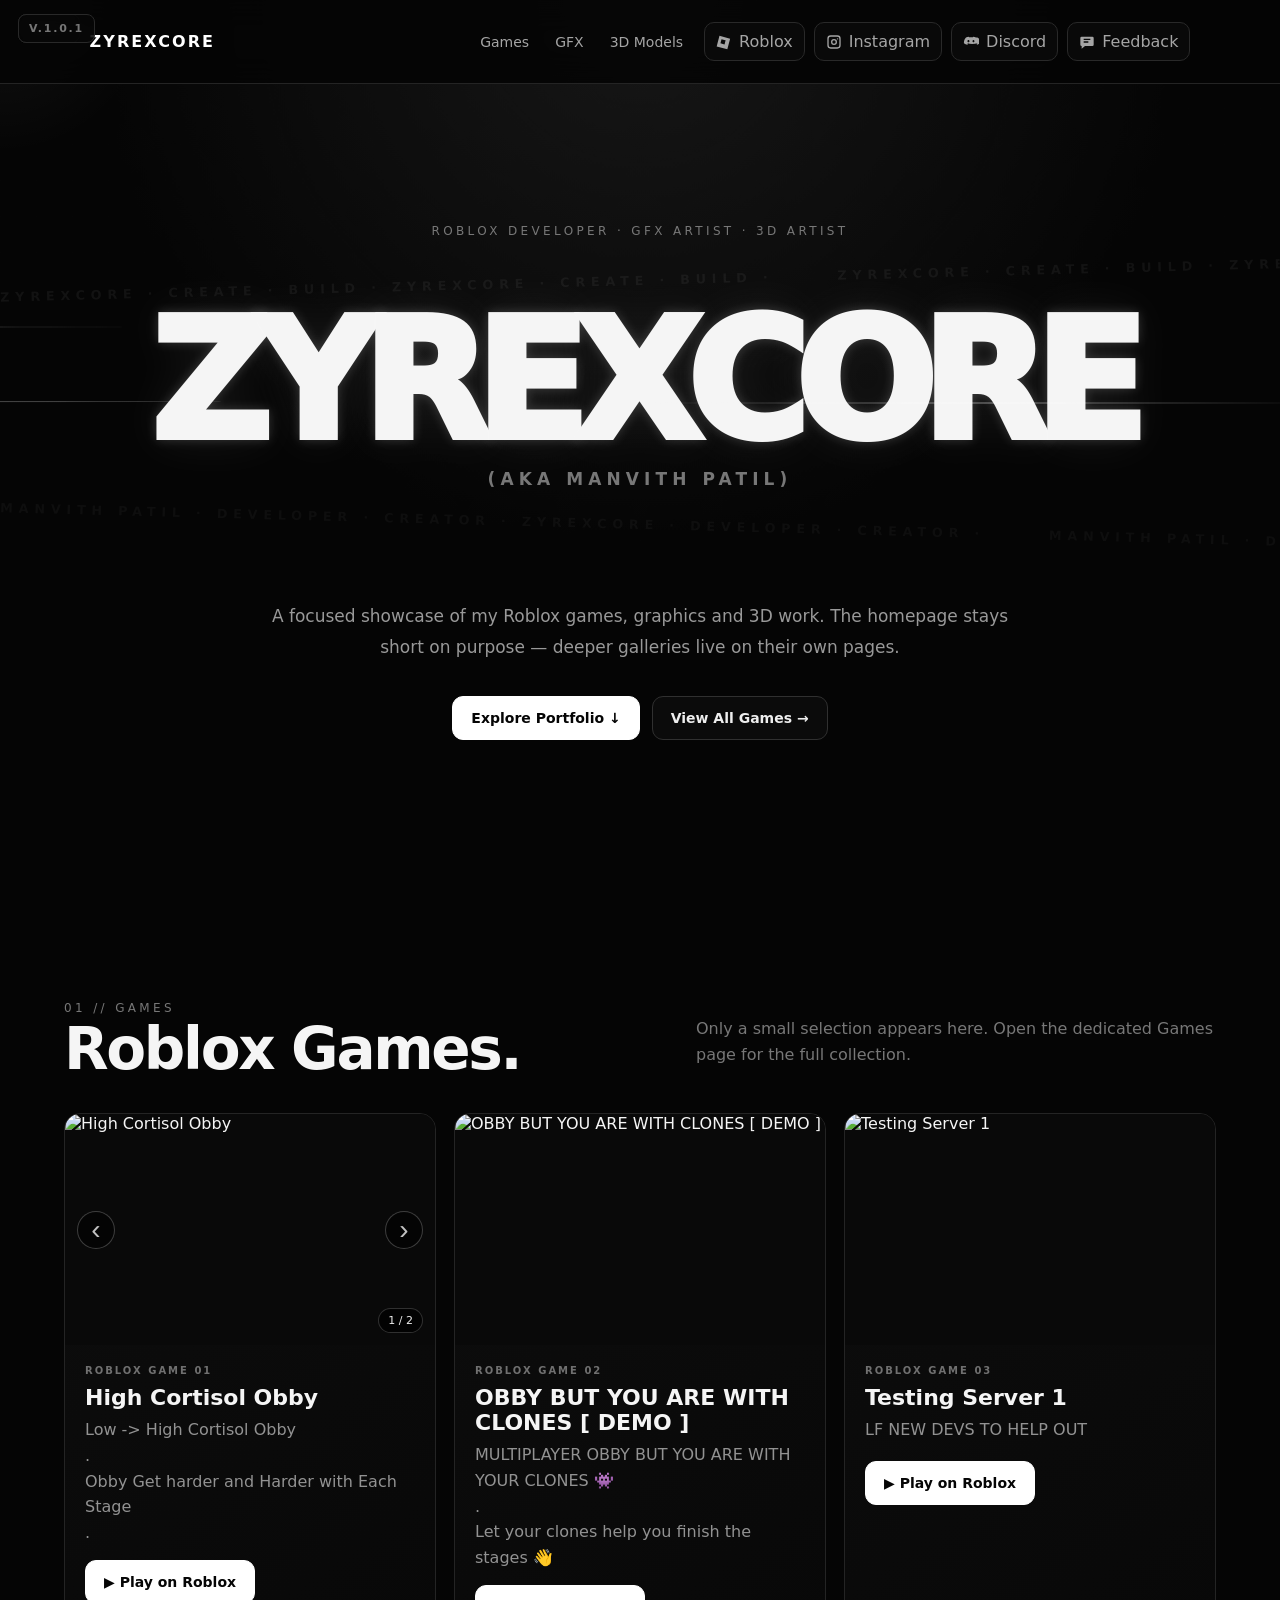
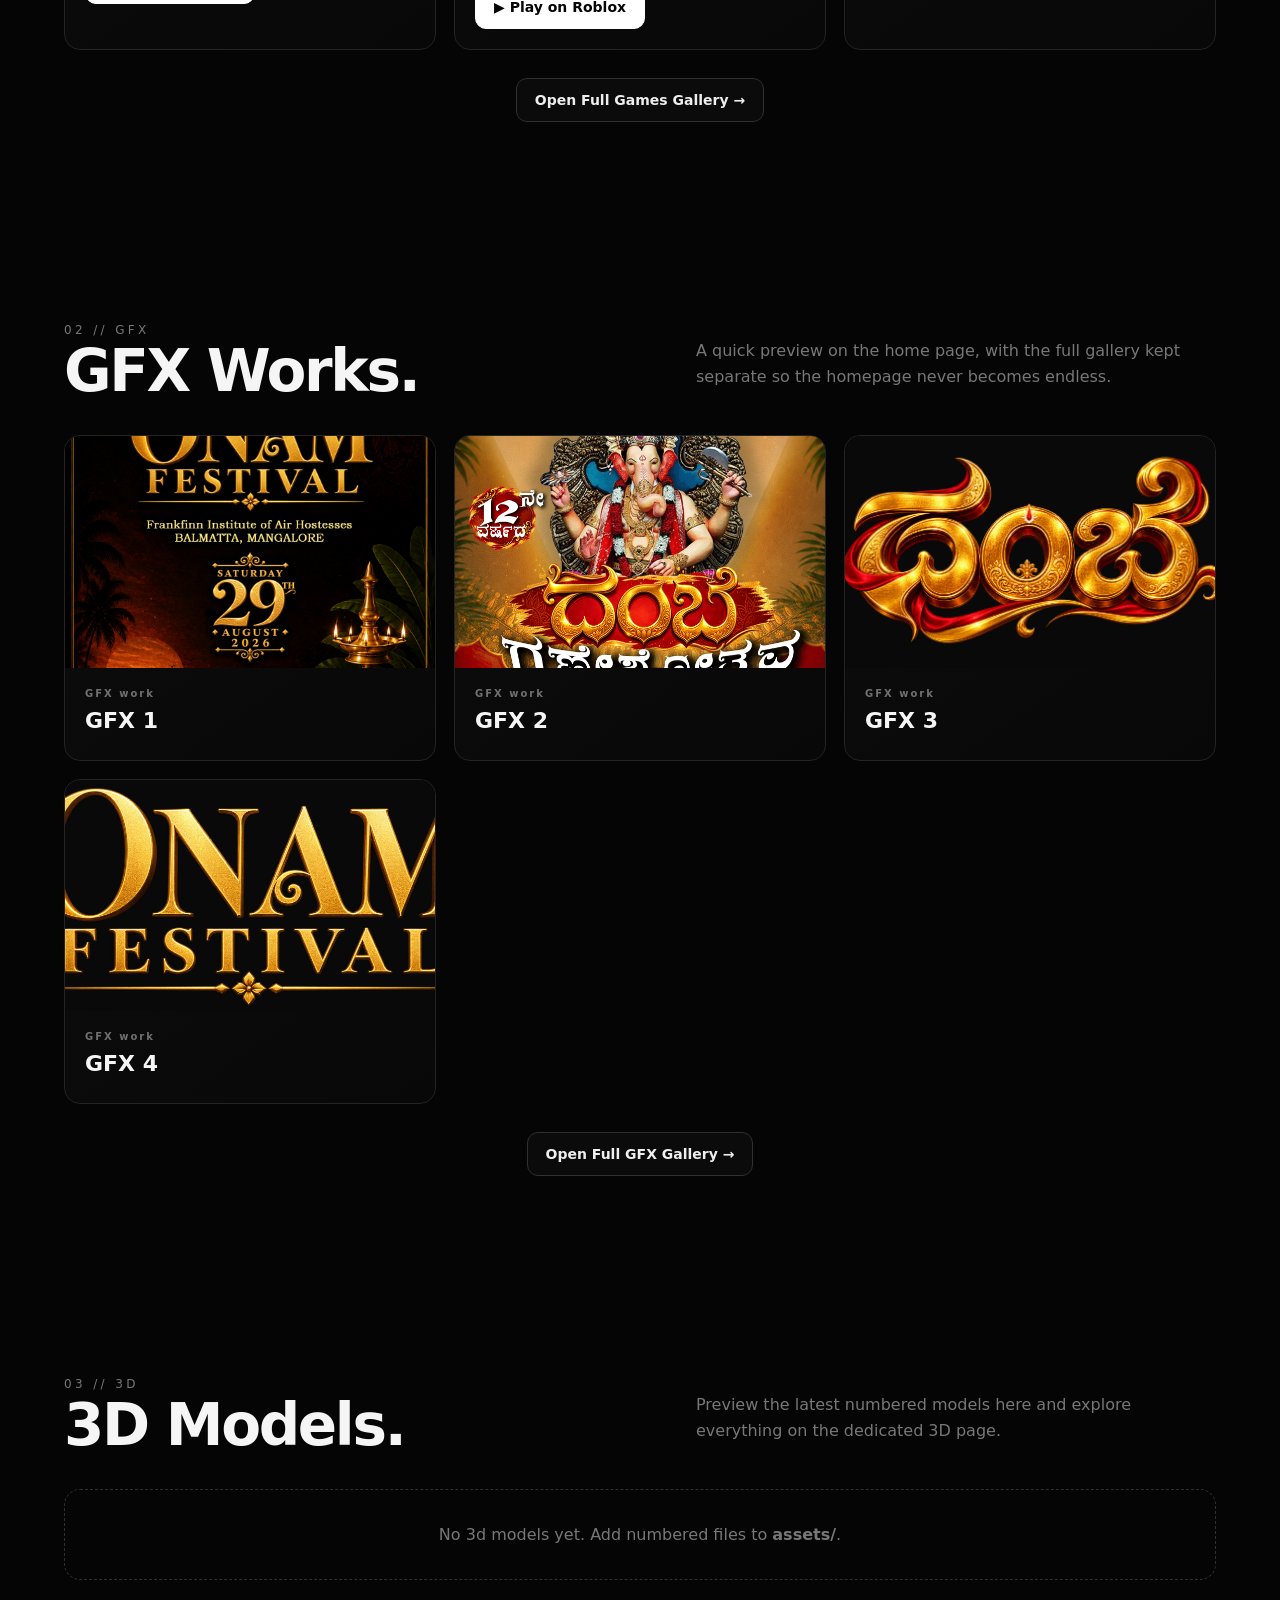
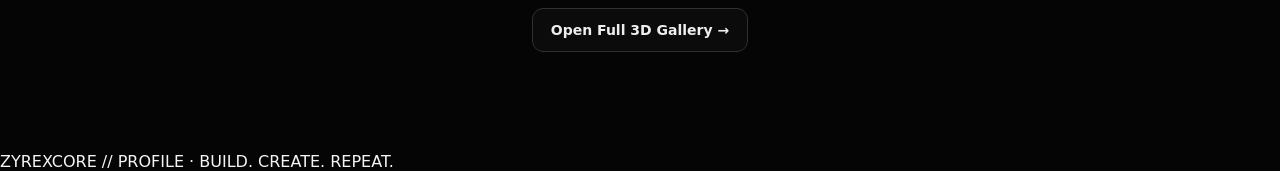
==== index.html @ 2a1e9546 "Add advanced kinetic text animation" ====
<!doctype html><html lang="en"><head><meta charset="utf-8"><meta name="viewport" content="width=device-width,initial-scale=1"><meta name="theme-color" content="#050505"><title>ZyrexCore // Profile</title><link rel="stylesheet" href="styles.css?v=20260908-7"><style>
.hero-brand-wrap{position:relative!important;display:inline-block!important;padding:48px 0!important;margin:30px auto!important;max-width:100%;isolation:isolate}.hero-brand{display:flex!important;justify-content:center;white-space:nowrap!important;position:relative!important;font-size:clamp(70px,13vw,175px)!important;line-height:.8!important;letter-spacing:-.09em!important;animation:none!important;text-shadow:0 0 12px rgba(255,255,255,.18),0 0 50px rgba(255,255,255,.08)!important}.hero-letter{display:inline-block!important;animation:zyLetter 2.4s cubic-bezier(.45,.05,.55,.95) infinite;animation-delay:calc(var(--i)*-.11s);will-change:transform,filter,opacity}.hero-letter:nth-child(2n){animation-name:zyLetterB}.hero-letter:nth-child(3n){animation-name:zyLetterC}.hero-brand:before{content:""!important;position:absolute!important;inset:-8px -8%!important;background:linear-gradient(105deg,transparent 25%,transparent 45%,rgba(255,255,255,.95) 50%,transparent 55%,transparent 75%)!important;transform:translateX(-130%)!important;animation:zyFlash 4s cubic-bezier(.4,0,.2,1) infinite!important;z-index:4!important;pointer-events:none}.hero-brand:after{content:"ZYREXCORE  •  ZYREXCORE  •  ZYREXCORE  •  ZYREXCORE"!important;position:absolute!important;top:50%;left:50%;z-index:-1!important;white-space:nowrap!important;color:transparent!important;-webkit-text-stroke:1px rgba(255,255,255,.055)!important;font-size:clamp(24px,4vw,60px)!important;letter-spacing:.25em!important;transform:translate(-50%,-50%) translateX(-55vw)!important;animation:zyGhost 12s linear infinite!important}.hero-brand-wrap:before,.hero-brand-wrap:after{content:""!important;position:absolute!important;left:-50vw!important;right:-50vw!important;height:1px!important;background:linear-gradient(90deg,transparent,rgba(255,255,255,.04),rgba(255,255,255,.8),rgba(255,255,255,.04),transparent)!important;z-index:-1!important;animation:zyLine 3s ease-in-out infinite!important}.hero-brand-wrap:before{top:22%!important}.hero-brand-wrap:after{bottom:22%!important;animation-delay:-1.5s!important}.hero-marquee{position:absolute!important;left:50%!important;width:100vw!important;overflow:hidden!important;white-space:nowrap!important;display:flex!important;z-index:-2!important;pointer-events:none!important;font-size:clamp(8px,1vw,13px)!important;font-weight:900!important;letter-spacing:.45em!important;color:rgba(255,255,255,.055)!important}.hero-marquee span{min-width:max-content!important;padding-right:4rem!important}.hero-marquee-top{top:2%!important;transform:translateX(-50%) rotate(-1.5deg)!important}.hero-marquee-bottom{bottom:2%!important;transform:translateX(-50%) rotate(1.5deg)!important;color:rgba(255,255,255,.04)!important}.hero-marquee-top span{animation:zyMarqueeL 17s linear infinite!important}.hero-marquee-bottom span{animation:zyMarqueeR 21s linear infinite!important}.hero-scan{position:absolute!important;left:50%!important;top:50%!important;width:70%!important;height:2px!important;background:linear-gradient(90deg,transparent,rgba(255,255,255,.8),transparent)!important;animation:zyScan 4.5s ease-in-out infinite!important;opacity:.3!important;pointer-events:none!important;z-index:6!important}@keyframes zyLetter{0%,100%{transform:translateY(9px) rotate(-1deg) scale(.985);opacity:.72;filter:brightness(.9)}50%{transform:translateY(-15px) rotate(1deg) scale(1.025);opacity:1;filter:brightness(1.35)}}@keyframes zyLetterB{0%,100%{transform:translateY(-8px) rotate(1deg) scale(.99);opacity:.76}50%{transform:translateY(14px) rotate(-1deg) scale(1.025);opacity:1;filter:brightness(1.3)}}@keyframes zyLetterC{0%,100%{transform:translateY(5px) rotate(-.7deg);opacity:.8}50%{transform:translateY(-18px) rotate(1.3deg) scale(1.03);opacity:1;filter:brightness(1.3)}}@keyframes zyFlash{0%,10%{transform:translateX(-130%)}45%,58%{transform:translateX(130%)}100%{transform:translateX(130%)}}@keyframes zyGhost{from{transform:translate(-50%,-50%) translateX(-55vw)}to{transform:translate(-50%,-50%) translateX(55vw)}}@keyframes zyMarqueeL{from{transform:translateX(0)}to{transform:translateX(-100%)}}@keyframes zyMarqueeR{from{transform:translateX(-100%)}to{transform:translateX(0)}}@keyframes zyLine{0%,100%{opacity:.12;transform:scaleX(.12)}50%{opacity:1;transform:scaleX(1)}}@keyframes zyScan{0%,100%{transform:translate(-50%,-50%) translateY(-115px);opacity:0}35%{opacity:.6}50%{transform:translate(-50%,-50%) translateY(115px);opacity:.15}65%{opacity:.6}}@media(max-width:600px){.hero-brand{font-size:clamp(52px,17vw,90px)!important}.hero-brand-wrap{padding:36px 0!important}.hero-marquee{font-size:7px!important}.hero-scan{width:90%!important}}@media(prefers-reduced-motion:reduce){.hero-letter,.hero-brand:before,.hero-brand:after,.hero-brand-wrap:before,.hero-brand-wrap:after,.hero-marquee span,.hero-scan{animation:none!important}}
</style></head><body><div class="version-badge">V.1.0.1</div><main><section class="hero"><div class="hero-inner"><div class="eyebrow">ROBLOX DEVELOPER · GFX ARTIST · 3D ARTIST</div><div class="hero-brand-wrap"><h1 class="hero-brand" aria-label="ZYREXCORE"><span>Z</span><span>Y</span><span>R</span><span>E</span><span>X</span><span>C</span><span>O</span><span>R</span><span>E</span></h1><div class="hero-alias">(AKA MANVITH PATIL)</div></div><p>A focused showcase of my Roblox games, graphics and 3D work. The homepage stays short on purpose — deeper galleries live on their own pages.</p><div class="actions"><a class="btn primary" href="#games">Explore Portfolio ↓</a><a class="btn" href="games.html">View All Games →</a></div></div></section><section class="wrap" id="games"><div class="section-head"><div><div class="eyebrow">01 // GAMES</div><h2>Roblox Games.</h2></div><p>Only a small selection appears here. Open the dedicated Games page for the full collection.</p></div><div class="grid" id="gamesGrid"></div><div class="actions" style="margin-top:28px"><a class="btn" href="games.html">Open Full Games Gallery →</a></div></section><section class="wrap"><div class="section-head"><div><div class="eyebrow">02 // GFX</div><h2>GFX Works.</h2></div><p>A quick preview on the home page, with the full gallery kept separate so the homepage never becomes endless.</p></div><div class="grid" id="gfxGrid"></div><div class="actions" style="margin-top:28px"><a class="btn" href="gfx.html">Open Full GFX Gallery →</a></div></section><section class="wrap"><div class="section-head"><div><div class="eyebrow">03 // 3D</div><h2>3D Models.</h2></div><p>Preview the latest numbered models here and explore everything on the dedicated 3D page.</p></div><div class="grid" id="modelsGrid"></div><div class="actions" style="margin-top:28px"><a class="btn" href="models.html">Open Full 3D Gallery →</a></div></section></main><footer class="footer">ZYREXCORE // PROFILE · BUILD. CREATE. REPEAT.</footer><script src="portfolio.js?v=20260908-8"></script><script>bootChrome();renderGames('gamesGrid',3);renderAssets('gfx','gfxGrid','GFX work').then(()=>{const b=document.getElementById('gfxGrid');[...b.children].slice(4).forEach(x=>x.remove())});renderAssets('model','modelsGrid','3D models').then(()=>{const b=document.getElementById('modelsGrid');[...b.children].slice(4).forEach(x=>x.remove())});</script></body></html>
---- styles.css ----
:root{--bg:#050505;--panel:#0c0c0c;--panel2:#101010;--line:#242424;--text:#f5f5f5;--muted:#8f8f8f;--soft:#cfcfcf}*{box-sizing:border-box}html{scroll-behavior:smooth}body{margin:0;background:radial-gradient(circle at 50% 0,#171717 0,transparent 34rem),#050505;color:var(--text);font-family:Inter,ui-sans-serif,system-ui,-apple-system,BlinkMacSystemFont,"Segoe UI",sans-serif;overflow-x:hidden}body.modal-open{overflow:hidden}body:before{content:"";position:fixed;inset:0;pointer-events:none;opacity:.18;background-image:linear-gradient(rgba(255,255,255,.035) 1px,transparent 1px),linear-gradient(90deg,rgba(255,255,255,.035) 1px,transparent 1px);background-size:36px 36px;mask-image:linear-gradient(to bottom,#000,transparent 75%);z-index:-2}.version-badge{position:fixed;top:14px;left:18px;z-index:100;color:#777;font-size:11px;font-weight:800;letter-spacing:.16em;padding:7px 10px;border:1px solid #292929;border-radius:8px;background:rgba(7,7,7,.78);backdrop-filter:blur(10px);pointer-events:none;user-select:none}.cursor-light{position:fixed;width:320px;height:320px;border-radius:50%;pointer-events:none;z-index:0;background:radial-gradient(circle,rgba(255,255,255,.055),transparent 68%);transform:translate(-50%,-50%);mix-blend-mode:screen}.nav{position:sticky;top:0;z-index:20;height:84px;border-bottom:1px solid var(--line);background:rgba(5,5,5,.9);backdrop-filter:blur(16px);display:flex;align-items:center;justify-content:space-between;padding:0 clamp(22px,7vw,120px)}.brand{font-weight:900;letter-spacing:.13em;text-decoration:none;color:#fff}.brand span{color:#777}.nav-right,.socials{display:flex;align-items:center;gap:9px}.nav-links{display:flex;gap:26px;margin-right:12px}.nav-links a,.social-btn{color:#a5a5a5;text-decoration:none;font-size:14px;transition:.2s}.nav-links a:hover,.nav-links a.active,.social-btn:hover{color:#fff}.social-btn{display:inline-flex;align-items:center;gap:7px;border:1px solid #292929;border-radius:10px;padding:9px 11px;background:#090909;cursor:pointer;font:inherit}.social-btn svg{width:16px;height:16px;fill:currentColor}.feedback-btn:hover{border-color:#666}.hero{min-height:calc(100vh - 84px);display:grid;place-items:center;text-align:center;padding:70px 20px 90px;position:relative}.hero-inner{max-width:1200px}.eyebrow{font-size:12px;letter-spacing:.28em;color:#777;text-transform:uppercase}.hero-brand-wrap{position:relative;margin:42px auto 34px;display:inline-block;isolation:isolate}.hero-brand-wrap:before,.hero-brand-wrap:after{content:"";position:absolute;top:50%;left:50%;width:125%;height:125%;border:1px solid rgba(255,255,255,.08);border-radius:50%;transform:translate(-50%,-50%) rotate(0deg);pointer-events:none;z-index:-1}.hero-brand-wrap:before{border-left-color:rgba(255,255,255,.38);border-right-color:transparent;animation:heroRing 7s linear infinite}.hero-brand-wrap:after{width:145%;height:145%;border-top-color:rgba(255,255,255,.3);border-bottom-color:transparent;animation:heroRingReverse 11s linear infinite}.hero-brand{position:relative;margin:0;font-size:clamp(70px,13vw,170px);line-height:.82;font-weight:950;letter-spacing:-.075em;color:#f5f5f5;text-shadow:0 0 10px rgba(255,255,255,.22),0 0 32px rgba(255,255,255,.1);animation:heroPulse 3.8s ease-in-out infinite}.hero-brand:before,.hero-brand:after{content:attr(data-text);position:absolute;inset:0;pointer-events:none;opacity:0}.hero-brand:before{color:#fff;clip-path:inset(15% 0 62% 0);animation:heroGlitch 5.5s steps(1,end) infinite}.hero-brand:after{color:#888;clip-path:inset(64% 0 15% 0);animation:heroGlitch 5.5s steps(1,end) infinite reverse}.hero-alias{margin-top:20px;font-size:clamp(12px,1.5vw,17px);font-weight:800;letter-spacing:.3em;color:#777;animation:aliasPulse 3.8s ease-in-out infinite}.hero p{max-width:760px;margin:34px auto 0;color:#999;font-size:17px;line-height:1.8}.actions{display:flex;justify-content:center;gap:12px;margin-top:34px;flex-wrap:wrap}.btn{display:inline-flex;align-items:center;justify-content:center;gap:8px;padding:13px 18px;border-radius:11px;border:1px solid #303030;background:#0b0b0b;color:#eee;text-decoration:none;font-weight:700;font-size:14px;transition:.2s;cursor:pointer}.btn:hover{border-color:#666;transform:translateY(-2px)}.btn.primary{background:#fff;color:#050505;border-color:#fff}.btn:disabled{opacity:.55;cursor:wait;transform:none}.wrap{max-width:1200px;margin:auto;padding:100px 24px}.section-head{display:flex;align-items:end;justify-content:space-between;gap:24px;margin-bottom:30px}.section-head h2{font-size:clamp(32px,5vw,58px);margin:0;letter-spacing:-.04em}.section-head p{color:#777;max-width:520px;line-height:1.6}.grid{display:grid;grid-template-columns:repeat(3,minmax(0,1fr));gap:18px}.card{border:1px solid var(--line);border-radius:16px;overflow:hidden;background:linear-gradient(145deg,#0d0d0d,#080808);transition:.25s;min-width:0}.card:hover{transform:translateY(-5px);border-color:#4b4b4b}.media{aspect-ratio:16/10;background:#090909;overflow:hidden}.media img{width:100%;height:100%;display:block;object-fit:cover;transition:.35s}.card:hover .media img{transform:scale(1.025)}.game-media{position:relative}.game-carousel{position:relative;width:100%;height:100%}.game-carousel .game-slide{width:100%;height:100%;object-fit:cover;display:block}.slide-btn{position:absolute;top:50%;transform:translateY(-50%);width:38px;height:38px;border:1px solid rgba(255,255,255,.3);border-radius:50%;background:rgba(0,0,0,.62);color:#fff;font-size:28px;line-height:1;cursor:pointer;display:grid;place-items:center;opacity:.75;transition:.2s}.slide-btn:hover{opacity:1;background:rgba(0,0,0,.82)}.slide-btn.prev{left:12px}.slide-btn.next{right:12px}.slide-count{position:absolute;right:12px;bottom:12px;background:rgba(0,0,0,.7);border:1px solid rgba(255,255,255,.18);padding:5px 9px;border-radius:99px;font-size:11px;color:#eee}.game-placeholder{height:100%;display:grid;place-items:center;align-content:center;gap:7px;background:radial-gradient(circle,#181818,#080808);color:#777;letter-spacing:.18em;font-weight:900}.game-placeholder small{font-size:9px;letter-spacing:.16em;color:#555}.card-body{padding:20px}.kicker{font-size:10px;letter-spacing:.2em;color:#707070;font-weight:800}.card h3{margin:9px 0 7px;font-size:22px}.card p{color:#929292;line-height:1.6;margin:0}.game-description{white-space:pre-line;max-height:7.8em;overflow:hidden}.card-actions{margin-top:18px}.empty{padding:35px;border:1px dashed #303030;border-radius:16px;color:#777;text-align:center;grid-column:1/-1}.page-hero{padding:100px 24px 55px;max-width:1200px;margin:auto}.page-hero h1{font-size:clamp(48px,8vw,92px);margin:0 0 15px;letter-spacing:-.06em}.page-hero p{max-width:700px;color:#888;line-height:1.7}.lightbox{position:fixed;inset:0;background:rgba(0,0,0,.92);z-index:50;display:none;place-items:center;padding:25px}.lightbox.open{display:grid}.lightbox img{max-width:94vw;max-height:90vh;object-fit:contain;border-radius:10px}.close{position:fixed;right:25px;top:20px;border:1px solid #444;background:#111;color:#fff;border-radius:9px;padding:10px 13px;cursor:pointer}.feedback-overlay{position:fixed;inset:0;z-index:60;display:none;place-items:center;padding:22px;background:rgba(0,0,0,.82);backdrop-filter:blur(10px)}.feedback-overlay.open{display:grid}.feedback-modal{position:relative;width:min(620px,100%);max-height:92vh;overflow:auto;border:1px solid #303030;border-radius:20px;background:linear-gradient(145deg,#111,#080808);padding:34px;box-shadow:0 25px 90px rgba(0,0,0,.6)}.feedback-modal h2{margin:10px 0 6px;font-size:clamp(30px,5vw,44px);letter-spacing:-.04em}.feedback-subtitle{margin:0 0 26px;color:#777}.feedback-close{position:absolute;right:18px;top:16px;width:38px;height:38px;border:1px solid #303030;border-radius:10px;background:#0b0b0b;color:#fff;font-size:25px;cursor:pointer}.feedback-modal label{display:block;margin:0 0 18px;color:#ddd;font-size:13px;font-weight:700}.feedback-modal label span{color:#666;font-weight:500}.feedback-modal input,.feedback-modal textarea{display:block;width:100%;margin-top:8px;border:1px solid #303030;border-radius:11px;background:#080808;color:#fff;padding:13px 14px;outline:none;font:inherit;resize:vertical}.feedback-modal input:focus,.feedback-modal textarea:focus{border-color:#777;box-shadow:0 0 0 3px rgba(255,255,255,.04)}.feedback-modal textarea{min-height:160px}.feedback-trap{position:absolute!important;left:-9999px!important;width:1px!important;height:1px!important;opacity:0!important}.feedback-status{min-height:0;height:0;margin:0;overflow:hidden}.feedback-actions{display:flex;justify-content:flex-end;gap:10px;margin-top:8px}.feedback-toast{position:fixed;left:50%;top:50%;z-index:100;transform:translate(-50%,-42%) scale(.92);width:min(460px,calc(100vw - 32px));padding:18px 20px;border:1px solid #3a3a3a;border-radius:16px;background:rgba(12,12,12,.97);box-shadow:0 22px 80px rgba(0,0,0,.68),0 0 0 100vmax rgba(0,0,0,.28);color:#eee;font-size:14px;font-weight:700;text-align:center;opacity:0;pointer-events:none;transition:opacity .22s ease,transform .22s ease;backdrop-filter:blur(14px)}.feedback-toast.show{opacity:1;transform:translate(-50%,-50%) scale(1)}.feedback-toast.success{border-color:#777}.feedback-toast.error{border-color:#555}.feedback-toast.info{border-color:#444}@keyframes heroPulse{0%,100%{transform:scale(1);filter:brightness(1)}50%{transform:scale(1.018);filter:brightness(1.18)}}@keyframes aliasPulse{0%,100%{opacity:.62;letter-spacing:.3em}50%{opacity:1;letter-spacing:.34em}}@keyframes heroRing{to{transform:translate(-50%,-50%) rotate(360deg)}}@keyframes heroRingReverse{to{transform:translate(-50%,-50%) rotate(-360deg)}}@keyframes heroGlitch{0%,86%,100%{opacity:0;transform:translate(0)}88%{opacity:.7;transform:translate(-5px,1px)}90%{opacity:0;transform:translate(4px,-1px)}92%{opacity:.5;transform:translate(2px,0)}94%{opacity:0}}@media(prefers-reduced-motion:reduce){.hero-brand,.hero-alias,.hero-brand-wrap:before,.hero-brand-wrap:after,.hero-brand:before,.hero-brand:after{animation:none}}@media(max-width:900px){.nav{padding:0 18px}.nav-links{display:none}.grid{grid-template-columns:repeat(2,minmax(0,1fr))}.social-btn span{display:none}.social-btn{padding:9px}}@media(max-width:600px){.grid{grid-template-columns:1fr}.hero-brand{font-size:clamp(54px,17vw,88px)}.hero{padding-top:40px}.hero-brand-wrap{margin-top:34px;margin-bottom:28px}.hero-alias{font-size:10px;letter-spacing:.2em}.hero p{font-size:15px}.page-hero{padding-top:70px}.socials{gap:5px}.brand{font-size:13px}.feedback-modal{padding:28px 20px}.feedback-actions{flex-direction:column-reverse}.feedback-actions .btn{width:100%}.feedback-toast{font-size:13px}.version-badge{top:10px;left:10px;font-size:10px;padding:6px 8px}}
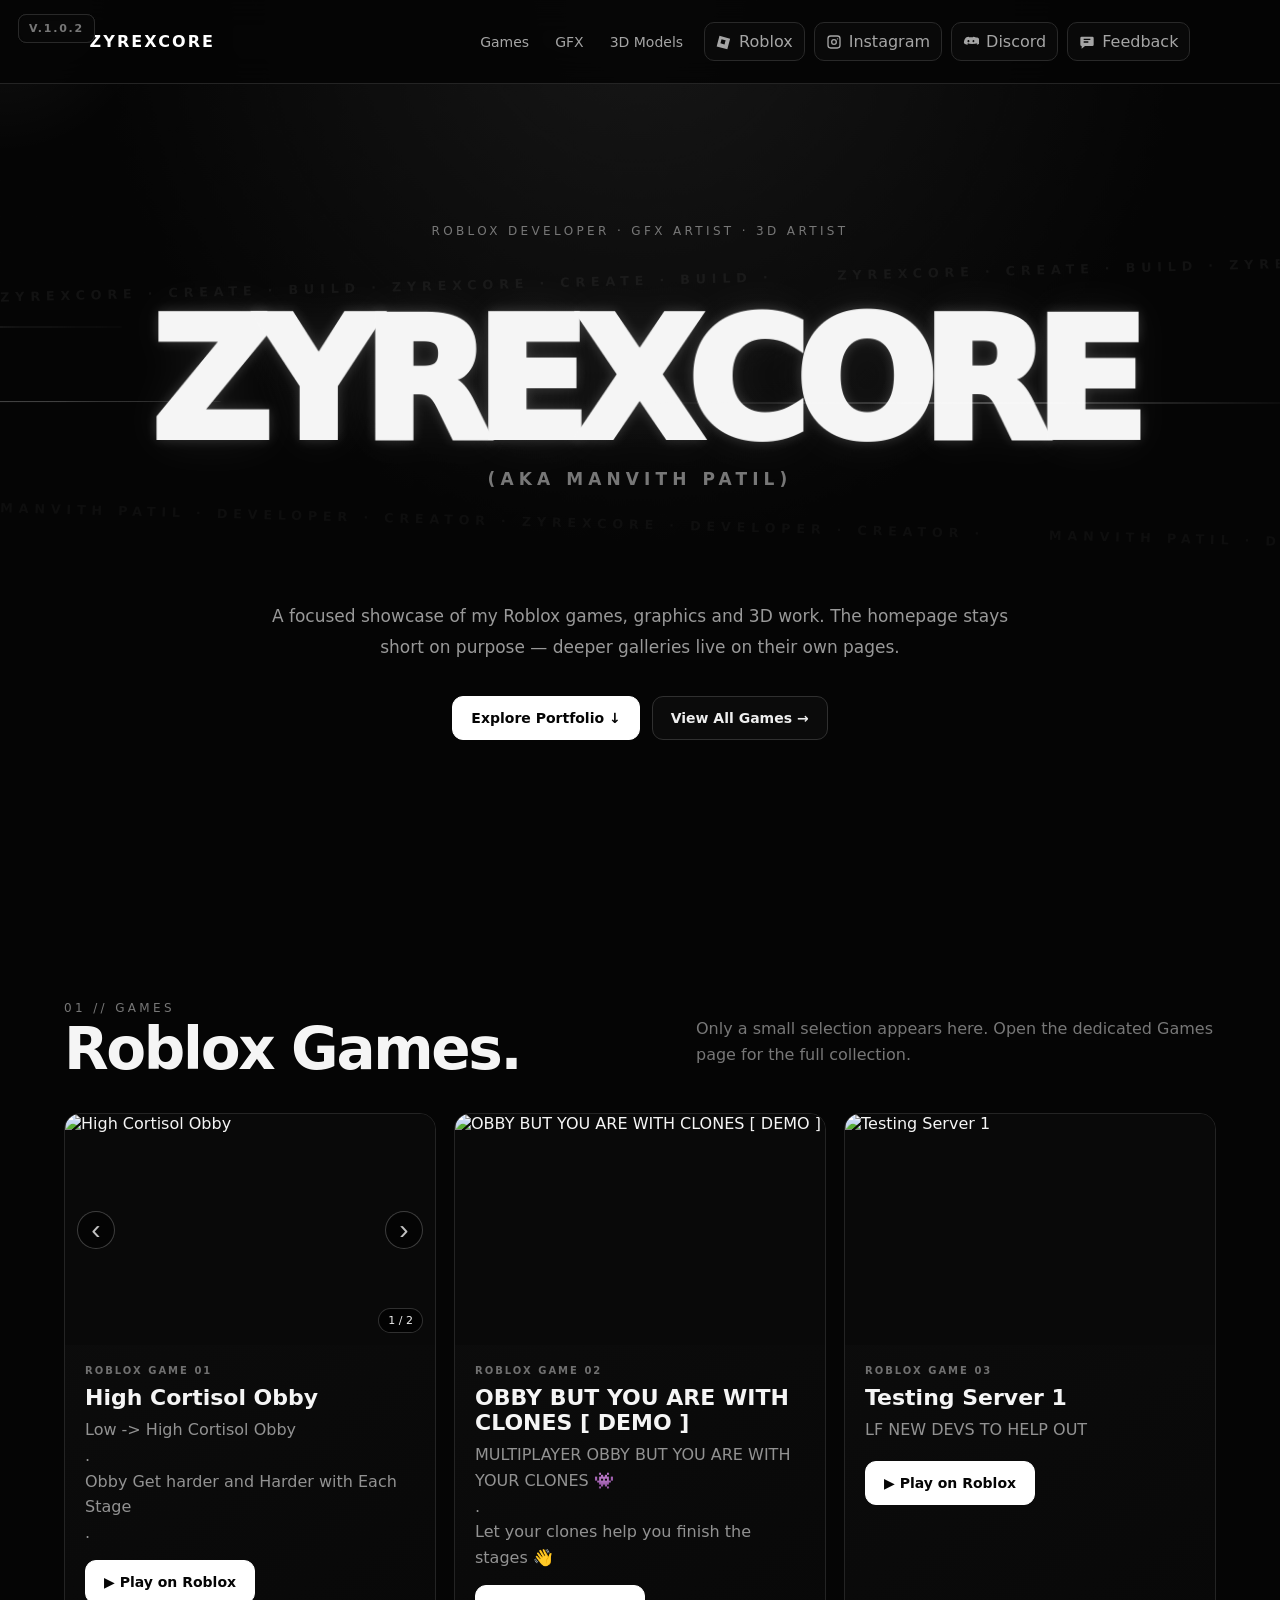
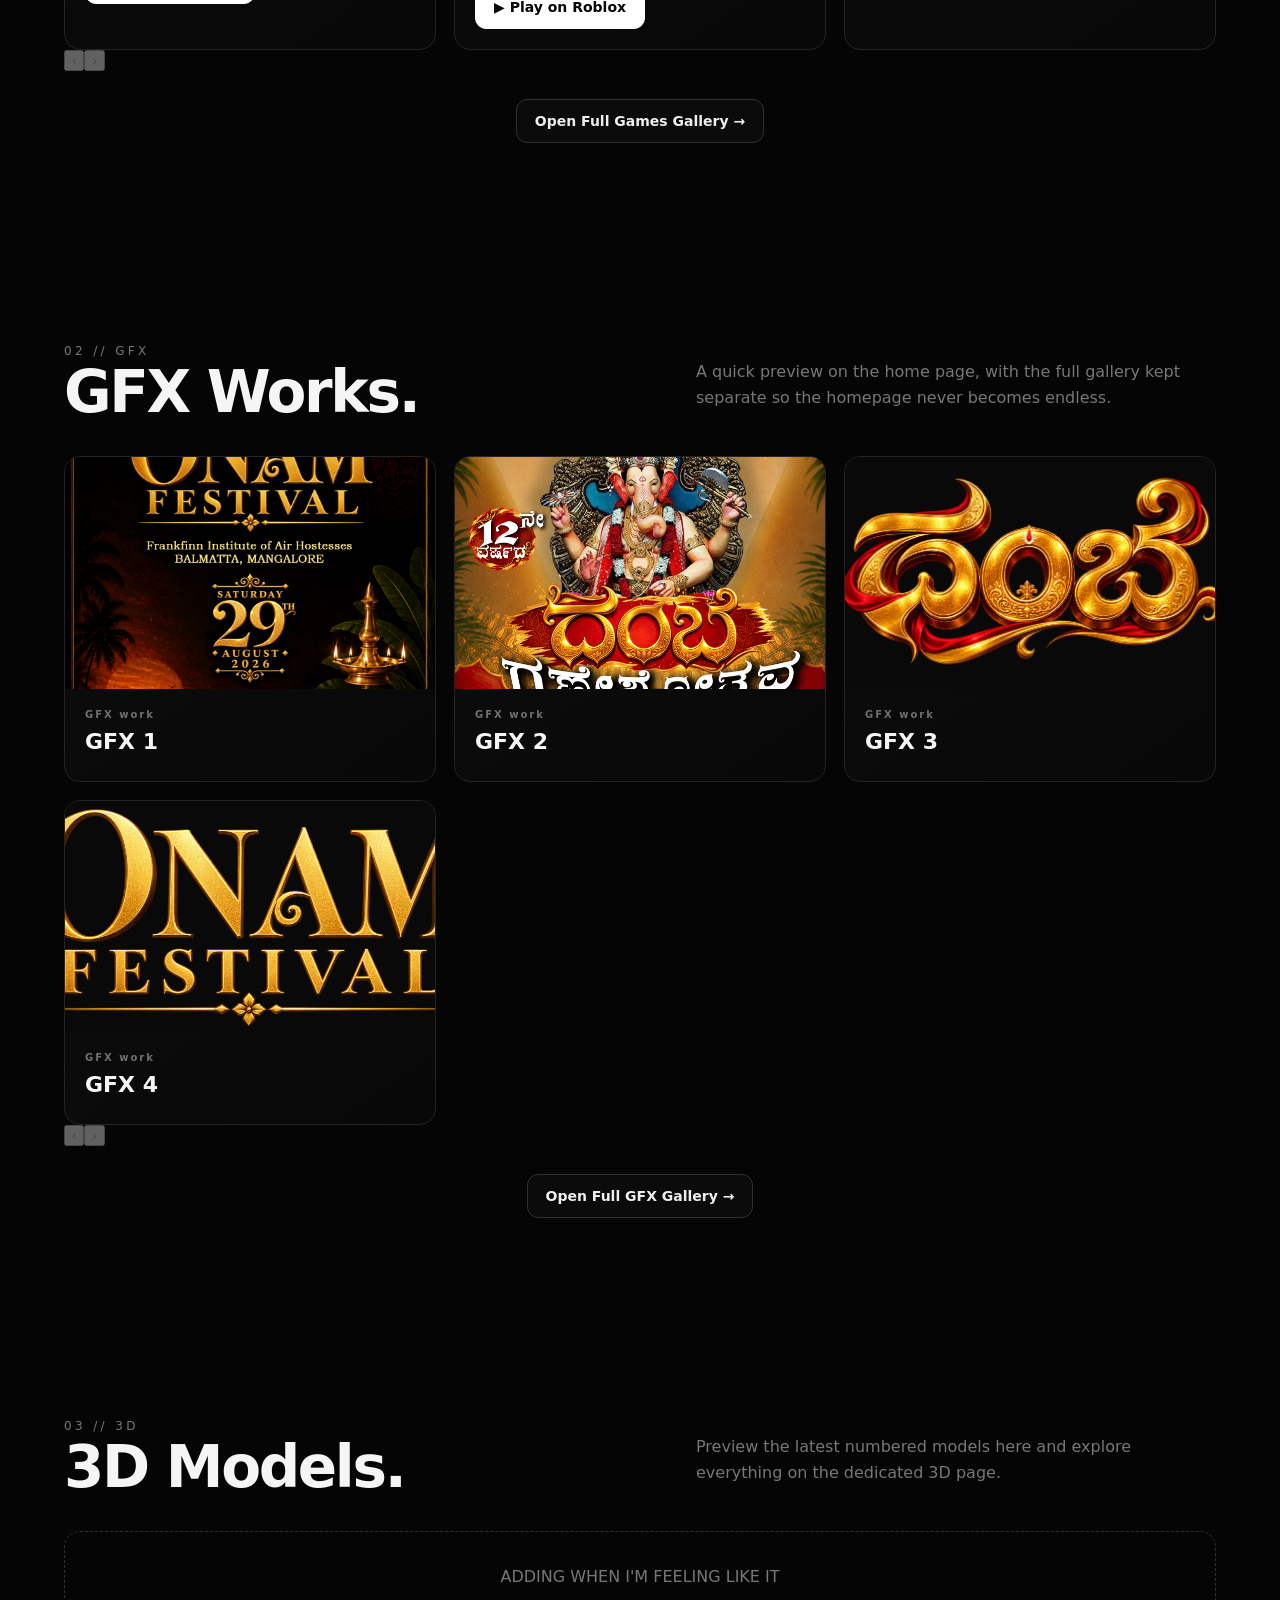
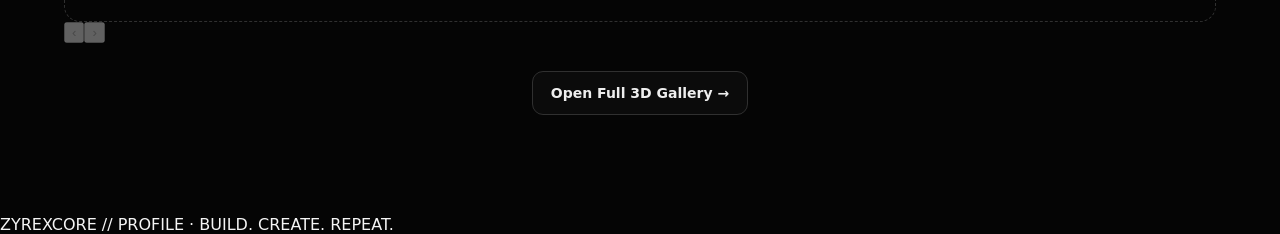
==== commit c85b6207: "Update visible homepage version to V.1.0.2" ====
--- a/index.html
+++ b/index.html
@@ -1,3 +1,3 @@
 <!doctype html><html lang="en"><head><meta charset="utf-8"><meta name="viewport" content="width=device-width,initial-scale=1"><meta name="theme-color" content="#050505"><title>ZyrexCore // Profile</title><link rel="stylesheet" href="styles.css?v=20260908-7"><style>
 .hero-brand-wrap{position:relative!important;display:inline-block!important;padding:48px 0!important;margin:30px auto!important;max-width:100%;isolation:isolate}.hero-brand{display:flex!important;justify-content:center;white-space:nowrap!important;position:relative!important;font-size:clamp(70px,13vw,175px)!important;line-height:.8!important;letter-spacing:-.09em!important;animation:none!important;text-shadow:0 0 12px rgba(255,255,255,.18),0 0 50px rgba(255,255,255,.08)!important}.hero-letter{display:inline-block!important;animation:zyLetter 2.4s cubic-bezier(.45,.05,.55,.95) infinite;animation-delay:calc(var(--i)*-.11s);will-change:transform,filter,opacity}.hero-letter:nth-child(2n){animation-name:zyLetterB}.hero-letter:nth-child(3n){animation-name:zyLetterC}.hero-brand:before{content:""!important;position:absolute!important;inset:-8px -8%!important;background:linear-gradient(105deg,transparent 25%,transparent 45%,rgba(255,255,255,.95) 50%,transparent 55%,transparent 75%)!important;transform:translateX(-130%)!important;animation:zyFlash 4s cubic-bezier(.4,0,.2,1) infinite!important;z-index:4!important;pointer-events:none}.hero-brand:after{content:"ZYREXCORE  •  ZYREXCORE  •  ZYREXCORE  •  ZYREXCORE"!important;position:absolute!important;top:50%;left:50%;z-index:-1!important;white-space:nowrap!important;color:transparent!important;-webkit-text-stroke:1px rgba(255,255,255,.055)!important;font-size:clamp(24px,4vw,60px)!important;letter-spacing:.25em!important;transform:translate(-50%,-50%) translateX(-55vw)!important;animation:zyGhost 12s linear infinite!important}.hero-brand-wrap:before,.hero-brand-wrap:after{content:""!important;position:absolute!important;left:-50vw!important;right:-50vw!important;height:1px!important;background:linear-gradient(90deg,transparent,rgba(255,255,255,.04),rgba(255,255,255,.8),rgba(255,255,255,.04),transparent)!important;z-index:-1!important;animation:zyLine 3s ease-in-out infinite!important}.hero-brand-wrap:before{top:22%!important}.hero-brand-wrap:after{bottom:22%!important;animation-delay:-1.5s!important}.hero-marquee{position:absolute!important;left:50%!important;width:100vw!important;overflow:hidden!important;white-space:nowrap!important;display:flex!important;z-index:-2!important;pointer-events:none!important;font-size:clamp(8px,1vw,13px)!important;font-weight:900!important;letter-spacing:.45em!important;color:rgba(255,255,255,.055)!important}.hero-marquee span{min-width:max-content!important;padding-right:4rem!important}.hero-marquee-top{top:2%!important;transform:translateX(-50%) rotate(-1.5deg)!important}.hero-marquee-bottom{bottom:2%!important;transform:translateX(-50%) rotate(1.5deg)!important;color:rgba(255,255,255,.04)!important}.hero-marquee-top span{animation:zyMarqueeL 17s linear infinite!important}.hero-marquee-bottom span{animation:zyMarqueeR 21s linear infinite!important}.hero-scan{position:absolute!important;left:50%!important;top:50%!important;width:70%!important;height:2px!important;background:linear-gradient(90deg,transparent,rgba(255,255,255,.8),transparent)!important;animation:zyScan 4.5s ease-in-out infinite!important;opacity:.3!important;pointer-events:none!important;z-index:6!important}@keyframes zyLetter{0%,100%{transform:translateY(9px) rotate(-1deg) scale(.985);opacity:.72;filter:brightness(.9)}50%{transform:translateY(-15px) rotate(1deg) scale(1.025);opacity:1;filter:brightness(1.35)}}@keyframes zyLetterB{0%,100%{transform:translateY(-8px) rotate(1deg) scale(.99);opacity:.76}50%{transform:translateY(14px) rotate(-1deg) scale(1.025);opacity:1;filter:brightness(1.3)}}@keyframes zyLetterC{0%,100%{transform:translateY(5px) rotate(-.7deg);opacity:.8}50%{transform:translateY(-18px) rotate(1.3deg) scale(1.03);opacity:1;filter:brightness(1.3)}}@keyframes zyFlash{0%,10%{transform:translateX(-130%)}45%,58%{transform:translateX(130%)}100%{transform:translateX(130%)}}@keyframes zyGhost{from{transform:translate(-50%,-50%) translateX(-55vw)}to{transform:translate(-50%,-50%) translateX(55vw)}}@keyframes zyMarqueeL{from{transform:translateX(0)}to{transform:translateX(-100%)}}@keyframes zyMarqueeR{from{transform:translateX(-100%)}to{transform:translateX(0)}}@keyframes zyLine{0%,100%{opacity:.12;transform:scaleX(.12)}50%{opacity:1;transform:scaleX(1)}}@keyframes zyScan{0%,100%{transform:translate(-50%,-50%) translateY(-115px);opacity:0}35%{opacity:.6}50%{transform:translate(-50%,-50%) translateY(115px);opacity:.15}65%{opacity:.6}}@media(max-width:600px){.hero-brand{font-size:clamp(52px,17vw,90px)!important}.hero-brand-wrap{padding:36px 0!important}.hero-marquee{font-size:7px!important}.hero-scan{width:90%!important}}@media(prefers-reduced-motion:reduce){.hero-letter,.hero-brand:before,.hero-brand:after,.hero-brand-wrap:before,.hero-brand-wrap:after,.hero-marquee span,.hero-scan{animation:none!important}}
-</style></head><body><div class="version-badge">V.1.0.1</div><main><section class="hero"><div class="hero-inner"><div class="eyebrow">ROBLOX DEVELOPER · GFX ARTIST · 3D ARTIST</div><div class="hero-brand-wrap"><h1 class="hero-brand" aria-label="ZYREXCORE"><span>Z</span><span>Y</span><span>R</span><span>E</span><span>X</span><span>C</span><span>O</span><span>R</span><span>E</span></h1><div class="hero-alias">(AKA MANVITH PATIL)</div></div><p>A focused showcase of my Roblox games, graphics and 3D work. The homepage stays short on purpose — deeper galleries live on their own pages.</p><div class="actions"><a class="btn primary" href="#games">Explore Portfolio ↓</a><a class="btn" href="games.html">View All Games →</a></div></div></section><section class="wrap" id="games"><div class="section-head"><div><div class="eyebrow">01 // GAMES</div><h2>Roblox Games.</h2></div><p>Only a small selection appears here. Open the dedicated Games page for the full collection.</p></div><div class="grid" id="gamesGrid"></div><div class="actions" style="margin-top:28px"><a class="btn" href="games.html">Open Full Games Gallery →</a></div></section><section class="wrap"><div class="section-head"><div><div class="eyebrow">02 // GFX</div><h2>GFX Works.</h2></div><p>A quick preview on the home page, with the full gallery kept separate so the homepage never becomes endless.</p></div><div class="grid" id="gfxGrid"></div><div class="actions" style="margin-top:28px"><a class="btn" href="gfx.html">Open Full GFX Gallery →</a></div></section><section class="wrap"><div class="section-head"><div><div class="eyebrow">03 // 3D</div><h2>3D Models.</h2></div><p>Preview the latest numbered models here and explore everything on the dedicated 3D page.</p></div><div class="grid" id="modelsGrid"></div><div class="actions" style="margin-top:28px"><a class="btn" href="models.html">Open Full 3D Gallery →</a></div></section></main><footer class="footer">ZYREXCORE // PROFILE · BUILD. CREATE. REPEAT.</footer><script src="portfolio.js?v=20260908-8"></script><script>bootChrome();renderGames('gamesGrid',3);renderAssets('gfx','gfxGrid','GFX work').then(()=>{const b=document.getElementById('gfxGrid');[...b.children].slice(4).forEach(x=>x.remove())});renderAssets('model','modelsGrid','3D models').then(()=>{const b=document.getElementById('modelsGrid');[...b.children].slice(4).forEach(x=>x.remove())});</script></body></html>+</style></head><body><div class="version-badge">V.1.0.2</div><main><section class="hero"><div class="hero-inner"><div class="eyebrow">ROBLOX DEVELOPER · GFX ARTIST · 3D ARTIST</div><div class="hero-brand-wrap"><h1 class="hero-brand" aria-label="ZYREXCORE"><span>Z</span><span>Y</span><span>R</span><span>E</span><span>X</span><span>C</span><span>O</span><span>R</span><span>E</span></h1><div class="hero-alias">(AKA MANVITH PATIL)</div></div><p>A focused showcase of my Roblox games, graphics and 3D work. The homepage stays short on purpose — deeper galleries live on their own pages.</p><div class="actions"><a class="btn primary" href="#games">Explore Portfolio ↓</a><a class="btn" href="games.html">View All Games →</a></div></div></section><section class="wrap" id="games"><div class="section-head"><div><div class="eyebrow">01 // GAMES</div><h2>Roblox Games.</h2></div><p>Only a small selection appears here. Open the dedicated Games page for the full collection.</p></div><div class="grid" id="gamesGrid"></div><div class="actions" style="margin-top:28px"><a class="btn" href="games.html">Open Full Games Gallery →</a></div></section><section class="wrap"><div class="section-head"><div><div class="eyebrow">02 // GFX</div><h2>GFX Works.</h2></div><p>A quick preview on the home page, with the full gallery kept separate so the homepage never becomes endless.</p></div><div class="grid" id="gfxGrid"></div><div class="actions" style="margin-top:28px"><a class="btn" href="gfx.html">Open Full GFX Gallery →</a></div></section><section class="wrap"><div class="section-head"><div><div class="eyebrow">03 // 3D</div><h2>3D Models.</h2></div><p>Preview the latest numbered models here and explore everything on the dedicated 3D page.</p></div><div class="grid" id="modelsGrid"></div><div class="actions" style="margin-top:28px"><a class="btn" href="models.html">Open Full 3D Gallery →</a></div></section></main><footer class="footer">ZYREXCORE // PROFILE · BUILD. CREATE. REPEAT.</footer><script src="portfolio.js?v=20260908-8"></script><script>bootChrome();renderGames('gamesGrid',3);renderAssets('gfx','gfxGrid','GFX work').then(()=>{const b=document.getElementById('gfxGrid');[...b.children].slice(4).forEach(x=>x.remove())});renderAssets('model','modelsGrid','3D models').then(()=>{const b=document.getElementById('modelsGrid');[...b.children].slice(4).forEach(x=>x.remove())});</script></body></html>
--- a/styles.css
+++ b/styles.css
@@ -1 +1 @@
-:root{--bg:#050505;--panel:#0c0c0c;--panel2:#101010;--line:#242424;--text:#f5f5f5;--muted:#8f8f8f;--soft:#cfcfcf}*{box-sizing:border-box}html{scroll-behavior:smooth}body{margin:0;background:radial-gradient(circle at 50% 0,#171717 0,transparent 34rem),#050505;color:var(--text);font-family:Inter,ui-sans-serif,system-ui,-apple-system,BlinkMacSystemFont,"Segoe UI",sans-serif;overflow-x:hidden}body.modal-open{overflow:hidden}body:before{content:"";position:fixed;inset:0;pointer-events:none;opacity:.18;background-image:linear-gradient(rgba(255,255,255,.035) 1px,transparent 1px),linear-gradient(90deg,rgba(255,255,255,.035) 1px,transparent 1px);background-size:36px 36px;mask-image:linear-gradient(to bottom,#000,transparent 75%);z-index:-2}.version-badge{position:fixed;top:14px;left:18px;z-index:100;color:#777;font-size:11px;font-weight:800;letter-spacing:.16em;padding:7px 10px;border:1px solid #292929;border-radius:8px;background:rgba(7,7,7,.78);backdrop-filter:blur(10px);pointer-events:none;user-select:none}.cursor-light{position:fixed;width:320px;height:320px;border-radius:50%;pointer-events:none;z-index:0;background:radial-gradient(circle,rgba(255,255,255,.055),transparent 68%);transform:translate(-50%,-50%);mix-blend-mode:screen}.nav{position:sticky;top:0;z-index:20;height:84px;border-bottom:1px solid var(--line);background:rgba(5,5,5,.9);backdrop-filter:blur(16px);display:flex;align-items:center;justify-content:space-between;padding:0 clamp(22px,7vw,120px)}.brand{font-weight:900;letter-spacing:.13em;text-decoration:none;color:#fff}.brand span{color:#777}.nav-right,.socials{display:flex;align-items:center;gap:9px}.nav-links{display:flex;gap:26px;margin-right:12px}.nav-links a,.social-btn{color:#a5a5a5;text-decoration:none;font-size:14px;transition:.2s}.nav-links a:hover,.nav-links a.active,.social-btn:hover{color:#fff}.social-btn{display:inline-flex;align-items:center;gap:7px;border:1px solid #292929;border-radius:10px;padding:9px 11px;background:#090909;cursor:pointer;font:inherit}.social-btn svg{width:16px;height:16px;fill:currentColor}.feedback-btn:hover{border-color:#666}.hero{min-height:calc(100vh - 84px);display:grid;place-items:center;text-align:center;padding:70px 20px 90px;position:relative}.hero-inner{max-width:1200px}.eyebrow{font-size:12px;letter-spacing:.28em;color:#777;text-transform:uppercase}.hero-brand-wrap{position:relative;margin:42px auto 34px;display:inline-block;isolation:isolate}.hero-brand-wrap:before,.hero-brand-wrap:after{content:"";position:absolute;top:50%;left:50%;width:125%;height:125%;border:1px solid rgba(255,255,255,.08);border-radius:50%;transform:translate(-50%,-50%) rotate(0deg);pointer-events:none;z-index:-1}.hero-brand-wrap:before{border-left-color:rgba(255,255,255,.38);border-right-color:transparent;animation:heroRing 7s linear infinite}.hero-brand-wrap:after{width:145%;height:145%;border-top-color:rgba(255,255,255,.3);border-bottom-color:transparent;animation:heroRingReverse 11s linear infinite}.hero-brand{position:relative;margin:0;font-size:clamp(70px,13vw,170px);line-height:.82;font-weight:950;letter-spacing:-.075em;color:#f5f5f5;text-shadow:0 0 10px rgba(255,255,255,.22),0 0 32px rgba(255,255,255,.1);animation:heroPulse 3.8s ease-in-out infinite}.hero-brand:before,.hero-brand:after{content:attr(data-text);position:absolute;inset:0;pointer-events:none;opacity:0}.hero-brand:before{color:#fff;clip-path:inset(15% 0 62% 0);animation:heroGlitch 5.5s steps(1,end) infinite}.hero-brand:after{color:#888;clip-path:inset(64% 0 15% 0);animation:heroGlitch 5.5s steps(1,end) infinite reverse}.hero-alias{margin-top:20px;font-size:clamp(12px,1.5vw,17px);font-weight:800;letter-spacing:.3em;color:#777;animation:aliasPulse 3.8s ease-in-out infinite}.hero p{max-width:760px;margin:34px auto 0;color:#999;font-size:17px;line-height:1.8}.actions{display:flex;justify-content:center;gap:12px;margin-top:34px;flex-wrap:wrap}.btn{display:inline-flex;align-items:center;justify-content:center;gap:8px;padding:13px 18px;border-radius:11px;border:1px solid #303030;background:#0b0b0b;color:#eee;text-decoration:none;font-weight:700;font-size:14px;transition:.2s;cursor:pointer}.btn:hover{border-color:#666;transform:translateY(-2px)}.btn.primary{background:#fff;color:#050505;border-color:#fff}.btn:disabled{opacity:.55;cursor:wait;transform:none}.wrap{max-width:1200px;margin:auto;padding:100px 24px}.section-head{display:flex;align-items:end;justify-content:space-between;gap:24px;margin-bottom:30px}.section-head h2{font-size:clamp(32px,5vw,58px);margin:0;letter-spacing:-.04em}.section-head p{color:#777;max-width:520px;line-height:1.6}.grid{display:grid;grid-template-columns:repeat(3,minmax(0,1fr));gap:18px}.card{border:1px solid var(--line);border-radius:16px;overflow:hidden;background:linear-gradient(145deg,#0d0d0d,#080808);transition:.25s;min-width:0}.card:hover{transform:translateY(-5px);border-color:#4b4b4b}.media{aspect-ratio:16/10;background:#090909;overflow:hidden}.media img{width:100%;height:100%;display:block;object-fit:cover;transition:.35s}.card:hover .media img{transform:scale(1.025)}.game-media{position:relative}.game-carousel{position:relative;width:100%;height:100%}.game-carousel .game-slide{width:100%;height:100%;object-fit:cover;display:block}.slide-btn{position:absolute;top:50%;transform:translateY(-50%);width:38px;height:38px;border:1px solid rgba(255,255,255,.3);border-radius:50%;background:rgba(0,0,0,.62);color:#fff;font-size:28px;line-height:1;cursor:pointer;display:grid;place-items:center;opacity:.75;transition:.2s}.slide-btn:hover{opacity:1;background:rgba(0,0,0,.82)}.slide-btn.prev{left:12px}.slide-btn.next{right:12px}.slide-count{position:absolute;right:12px;bottom:12px;background:rgba(0,0,0,.7);border:1px solid rgba(255,255,255,.18);padding:5px 9px;border-radius:99px;font-size:11px;color:#eee}.game-placeholder{height:100%;display:grid;place-items:center;align-content:center;gap:7px;background:radial-gradient(circle,#181818,#080808);color:#777;letter-spacing:.18em;font-weight:900}.game-placeholder small{font-size:9px;letter-spacing:.16em;color:#555}.card-body{padding:20px}.kicker{font-size:10px;letter-spacing:.2em;color:#707070;font-weight:800}.card h3{margin:9px 0 7px;font-size:22px}.card p{color:#929292;line-height:1.6;margin:0}.game-description{white-space:pre-line;max-height:7.8em;overflow:hidden}.card-actions{margin-top:18px}.empty{padding:35px;border:1px dashed #303030;border-radius:16px;color:#777;text-align:center;grid-column:1/-1}.page-hero{padding:100px 24px 55px;max-width:1200px;margin:auto}.page-hero h1{font-size:clamp(48px,8vw,92px);margin:0 0 15px;letter-spacing:-.06em}.page-hero p{max-width:700px;color:#888;line-height:1.7}.lightbox{position:fixed;inset:0;background:rgba(0,0,0,.92);z-index:50;display:none;place-items:center;padding:25px}.lightbox.open{display:grid}.lightbox img{max-width:94vw;max-height:90vh;object-fit:contain;border-radius:10px}.close{position:fixed;right:25px;top:20px;border:1px solid #444;background:#111;color:#fff;border-radius:9px;padding:10px 13px;cursor:pointer}.feedback-overlay{position:fixed;inset:0;z-index:60;display:none;place-items:center;padding:22px;background:rgba(0,0,0,.82);backdrop-filter:blur(10px)}.feedback-overlay.open{display:grid}.feedback-modal{position:relative;width:min(620px,100%);max-height:92vh;overflow:auto;border:1px solid #303030;border-radius:20px;background:linear-gradient(145deg,#111,#080808);padding:34px;box-shadow:0 25px 90px rgba(0,0,0,.6)}.feedback-modal h2{margin:10px 0 6px;font-size:clamp(30px,5vw,44px);letter-spacing:-.04em}.feedback-subtitle{margin:0 0 26px;color:#777}.feedback-close{position:absolute;right:18px;top:16px;width:38px;height:38px;border:1px solid #303030;border-radius:10px;background:#0b0b0b;color:#fff;font-size:25px;cursor:pointer}.feedback-modal label{display:block;margin:0 0 18px;color:#ddd;font-size:13px;font-weight:700}.feedback-modal label span{color:#666;font-weight:500}.feedback-modal input,.feedback-modal textarea{display:block;width:100%;margin-top:8px;border:1px solid #303030;border-radius:11px;background:#080808;color:#fff;padding:13px 14px;outline:none;font:inherit;resize:vertical}.feedback-modal input:focus,.feedback-modal textarea:focus{border-color:#777;box-shadow:0 0 0 3px rgba(255,255,255,.04)}.feedback-modal textarea{min-height:160px}.feedback-trap{position:absolute!important;left:-9999px!important;width:1px!important;height:1px!important;opacity:0!important}.feedback-status{min-height:0;height:0;margin:0;overflow:hidden}.feedback-actions{display:flex;justify-content:flex-end;gap:10px;margin-top:8px}.feedback-toast{position:fixed;left:50%;top:50%;z-index:100;transform:translate(-50%,-42%) scale(.92);width:min(460px,calc(100vw - 32px));padding:18px 20px;border:1px solid #3a3a3a;border-radius:16px;background:rgba(12,12,12,.97);box-shadow:0 22px 80px rgba(0,0,0,.68),0 0 0 100vmax rgba(0,0,0,.28);color:#eee;font-size:14px;font-weight:700;text-align:center;opacity:0;pointer-events:none;transition:opacity .22s ease,transform .22s ease;backdrop-filter:blur(14px)}.feedback-toast.show{opacity:1;transform:translate(-50%,-50%) scale(1)}.feedback-toast.success{border-color:#777}.feedback-toast.error{border-color:#555}.feedback-toast.info{border-color:#444}@keyframes heroPulse{0%,100%{transform:scale(1);filter:brightness(1)}50%{transform:scale(1.018);filter:brightness(1.18)}}@keyframes aliasPulse{0%,100%{opacity:.62;letter-spacing:.3em}50%{opacity:1;letter-spacing:.34em}}@keyframes heroRing{to{transform:translate(-50%,-50%) rotate(360deg)}}@keyframes heroRingReverse{to{transform:translate(-50%,-50%) rotate(-360deg)}}@keyframes heroGlitch{0%,86%,100%{opacity:0;transform:translate(0)}88%{opacity:.7;transform:translate(-5px,1px)}90%{opacity:0;transform:translate(4px,-1px)}92%{opacity:.5;transform:translate(2px,0)}94%{opacity:0}}@media(prefers-reduced-motion:reduce){.hero-brand,.hero-alias,.hero-brand-wrap:before,.hero-brand-wrap:after,.hero-brand:before,.hero-brand:after{animation:none}}@media(max-width:900px){.nav{padding:0 18px}.nav-links{display:none}.grid{grid-template-columns:repeat(2,minmax(0,1fr))}.social-btn span{display:none}.social-btn{padding:9px}}@media(max-width:600px){.grid{grid-template-columns:1fr}.hero-brand{font-size:clamp(54px,17vw,88px)}.hero{padding-top:40px}.hero-brand-wrap{margin-top:34px;margin-bottom:28px}.hero-alias{font-size:10px;letter-spacing:.2em}.hero p{font-size:15px}.page-hero{padding-top:70px}.socials{gap:5px}.brand{font-size:13px}.feedback-modal{padding:28px 20px}.feedback-actions{flex-direction:column-reverse}.feedback-actions .btn{width:100%}.feedback-toast{font-size:13px}.version-badge{top:10px;left:10px;font-size:10px;padding:6px 8px}}+:root{--bg:#050505;--panel:#0c0c0c;--panel2:#101010;--line:#242424;--text:#f5f5f5;--muted:#8f8f8f;--soft:#cfcfcf}*{box-sizing:border-box}html{scroll-behavior:smooth}body{margin:0;background:radial-gradient(circle at 50% 0,#171717 0,transparent 34rem),#050505;color:var(--text);font-family:Inter,ui-sans-serif,system-ui,-apple-system,BlinkMacSystemFont,"Segoe UI",sans-serif;overflow-x:hidden}body.modal-open{overflow:hidden}body:before{content:"";position:fixed;inset:0;pointer-events:none;opacity:.18;background-image:linear-gradient(rgba(255,255,255,.035) 1px,transparent 1px),linear-gradient(90deg,rgba(255,255,255,.035) 1px,transparent 1px);background-size:36px 36px;mask-image:linear-gradient(to bottom,#000,transparent 75%);z-index:-2}.version-badge{position:fixed;top:14px;left:18px;z-index:100;color:#777;font-size:11px;font-weight:800;letter-spacing:.16em;padding:7px 10px;border:1px solid #292929;border-radius:8px;background:rgba(7,7,7,.78);backdrop-filter:blur(10px);pointer-events:none;user-select:none}.cursor-light{position:fixed;width:320px;height:320px;border-radius:50%;pointer-events:none;z-index:0;background:radial-gradient(circle,rgba(255,255,255,.055),transparent 68%);transform:translate(-50%,-50%);mix-blend-mode:screen}.nav{position:sticky;top:0;z-index:20;height:84px;border-bottom:1px solid var(--line);background:rgba(5,5,5,.9);backdrop-filter:blur(16px);display:flex;align-items:center;justify-content:space-between;padding:0 clamp(22px,7vw,120px)}.brand{font-weight:900;letter-spacing:.13em;text-decoration:none;color:#fff}.brand span{color:#777}.nav-right,.socials{display:flex;align-items:center;gap:9px}.nav-links{display:flex;gap:26px;margin-right:12px}.nav-links a,.social-btn{color:#a5a5a5;text-decoration:none;font-size:14px;transition:.2s}.nav-links a:hover,.nav-links a.active,.social-btn:hover{color:#fff}.social-btn{display:inline-flex;align-items:center;gap:7px;border:1px solid #292929;border-radius:10px;padding:9px 11px;background:#090909;cursor:pointer;font:inherit}.social-btn svg{width:16px;height:16px;fill:currentColor}.feedback-btn:hover{border-color:#666}.hero{min-height:calc(100vh - 84px);display:grid;place-items:center;text-align:center;padding:70px 20px 90px;position:relative}.hero-inner{max-width:1200px}.eyebrow{font-size:12px;letter-spacing:.28em;color:#777;text-transform:uppercase}.hero-brand-wrap{position:relative;margin:42px auto 34px;display:inline-block;isolation:isolate}.hero-brand-wrap:before,.hero-brand-wrap:after{content:"";position:absolute;top:50%;left:50%;width:125%;height:125%;border:1px solid rgba(255,255,255,.08);border-radius:50%;transform:translate(-50%,-50%) rotate(0deg);pointer-events:none;z-index:-1}.hero-brand-wrap:before{border-left-color:rgba(255,255,255,.38);border-right-color:transparent;animation:heroRing 7s linear infinite}.hero-brand-wrap:after{width:145%;height:145%;border-top-color:rgba(255,255,255,.3);border-bottom-color:transparent;animation:heroRingReverse 11s linear infinite}.hero-brand{position:relative;margin:0;font-size:clamp(70px,13vw,170px);line-height:.82;font-weight:950;letter-spacing:-.075em;color:#f5f5f5;text-shadow:0 0 10px rgba(255,255,255,.22),0 0 32px rgba(255,255,255,.1);animation:heroPulse 3.8s ease-in-out infinite}.hero-brand:before,.hero-brand:after{content:attr(data-text);position:absolute;inset:0;pointer-events:none;opacity:0}.hero-brand:before{color:#fff;clip-path:inset(15% 0 62% 0);animation:heroGlitch 5.5s steps(1,end) infinite}.hero-brand:after{color:#888;clip-path:inset(64% 0 15% 0);animation:heroGlitch 5.5s steps(1,end) infinite reverse}.hero-alias{margin-top:20px;font-size:clamp(12px,1.5vw,17px);font-weight:800;letter-spacing:.3em;color:#777;animation:aliasPulse 3.8s ease-in-out infinite}.hero p{max-width:760px;margin:34px auto 0;color:#999;font-size:17px;line-height:1.8}.actions{display:flex;justify-content:center;gap:12px;margin-top:34px;flex-wrap:wrap}.btn{display:inline-flex;align-items:center;justify-content:center;gap:8px;padding:13px 18px;border-radius:11px;border:1px solid #303030;background:#0b0b0b;color:#eee;text-decoration:none;font-weight:700;font-size:14px;transition:.2s;cursor:pointer}.btn:hover{border-color:#666;transform:translateY(-2px)}.btn.primary{background:#fff;color:#050505;border-color:#fff}.btn:disabled{opacity:.55;cursor:wait;transform:none}.wrap{max-width:1200px;margin:auto;padding:100px 24px}.section-head{display:flex;align-items:end;justify-content:space-between;gap:24px;margin-bottom:30px}.section-head h2{font-size:clamp(32px,5vw,58px);margin:0;letter-spacing:-.04em}.section-head p{color:#777;max-width:520px;line-height:1.6}.grid{display:grid;grid-template-columns:repeat(3,minmax(0,1fr));gap:18px}.card{border:1px solid var(--line);border-radius:16px;overflow:hidden;background:linear-gradient(145deg,#0d0d0d,#080808);transition:.25s;min-width:0}.card:hover{transform:translateY(-5px);border-color:#4b4b4b}.media{aspect-ratio:16/10;background:#090909;overflow:hidden}.media img{width:100%;height:100%;display:block;object-fit:cover;transition:.35s}.card:hover .media img{transform:scale(1.025)}.game-media{position:relative}.game-carousel{position:relative;width:100%;height:100%}.game-carousel .game-slide{width:100%;height:100%;object-fit:cover;display:block}.slide-btn{position:absolute;top:50%;transform:translateY(-50%);width:38px;height:38px;border:1px solid rgba(255,255,255,.3);border-radius:50%;background:rgba(0,0,0,.62);color:#fff;font-size:28px;line-height:1;cursor:pointer;display:grid;place-items:center;opacity:.75;transition:.2s}.slide-btn:hover{opacity:1;background:rgba(0,0,0,.82)}.slide-btn.prev{left:12px}.slide-btn.next{right:12px}.slide-count{position:absolute;right:12px;bottom:12px;background:rgba(0,0,0,.7);border:1px solid rgba(255,255,255,.18);padding:5px 9px;border-radius:99px;font-size:11px;color:#eee}.game-placeholder{height:100%;display:grid;place-items:center;align-content:center;gap:7px;background:radial-gradient(circle,#181818,#080808);color:#777;letter-spacing:.18em;font-weight:900}.game-placeholder small{font-size:9px;letter-spacing:.16em;color:#555}.card-body{padding:20px}.kicker{font-size:10px;letter-spacing:.2em;color:#707070;font-weight:800}.card h3{margin:9px 0 7px;font-size:22px}.card p{color:#929292;line-height:1.6;margin:0}.game-description{white-space:pre-line;max-height:7.8em;overflow:hidden}.card-actions{margin-top:18px}.empty{padding:35px;border:1px dashed #303030;border-radius:16px;color:#777;text-align:center;grid-column:1/-1}.page-hero{padding:100px 24px 55px;max-width:1200px;margin:auto}.page-hero h1{font-size:clamp(48px,8vw,92px);margin:0 0 15px;letter-spacing:-.06em}.page-hero p{max-width:700px;color:#888;line-height:1.7}.lightbox{position:fixed;inset:0;background:rgba(0,0,0,.92);z-index:50;display:none;place-items:center;padding:25px}.lightbox.open{display:grid}.lightbox img{max-width:94vw;max-height:90vh;object-fit:contain;border-radius:10px}.close{position:fixed;right:25px;top:20px;border:1px solid #444;background:#111;color:#fff;border-radius:9px;padding:10px 13px;cursor:pointer}.feedback-overlay{position:fixed;inset:0;z-index:60;display:none;place-items:center;padding:22px;background:rgba(0,0,0,.82);backdrop-filter:blur(10px)}.feedback-overlay.open{display:grid}.feedback-modal{position:relative;width:min(620px,100%);max-height:92vh;overflow:auto;border:1px solid #303030;border-radius:20px;background:linear-gradient(145deg,#111,#080808);padding:34px;box-shadow:0 25px 90px rgba(0,0,0,.6)}.feedback-modal h2{margin:10px 0 6px;font-size:clamp(30px,5vw,44px);letter-spacing:-.04em}.feedback-subtitle{margin:0 0 26px;color:#777}.feedback-close{position:absolute;right:18px;top:16px;width:38px;height:38px;border:1px solid #303030;border-radius:10px;background:#0b0b0b;color:#fff;font-size:25px;cursor:pointer}.feedback-modal label{display:block;margin:0 0 18px;color:#ddd;font-size:13px;font-weight:700}.feedback-modal label span{color:#666;font-weight:500}.feedback-modal input,.feedback-modal textarea{display:block;width:100%;margin-top:8px;border:1px solid #303030;border-radius:11px;background:#080808;color:#fff;padding:13px 14px;outline:none;font:inherit;resize:vertical}.feedback-modal input:focus,.feedback-modal textarea:focus{border-color:#777;box-shadow:0 0 0 3px rgba(255,255,255,.04)}.feedback-modal textarea{min-height:160px}.feedback-trap{position:absolute!important;left:-9999px!important;width:1px!important;height:1px!important;opacity:0!important}.feedback-status{min-height:0;height:0;margin:0;overflow:hidden}.feedback-actions{display:flex;justify-content:flex-end;gap:10px;margin-top:8px}.feedback-toast{position:fixed;left:50%;top:50%;z-index:100;transform:translate(-50%,-42%) scale(.92);width:min(460px,calc(100vw - 32px));padding:18px 20px;border:1px solid #3a3a3a;border-radius:16px;background:rgba(12,12,12,.97);box-shadow:0 22px 80px rgba(0,0,0,.68),0 0 0 100vmax rgba(0,0,0,.28);color:#eee;font-size:14px;font-weight:700;text-align:center;opacity:0;pointer-events:none;transition:opacity .22s ease,transform .22s ease;backdrop-filter:blur(14px)}.feedback-toast.show{opacity:1;transform:translate(-50%,-50%) scale(1)}.feedback-toast.success{border-color:#777}.feedback-toast.error{border-color:#555}.feedback-toast.info{border-color:#444}@keyframes heroPulse{0%,100%{transform:scale(1);filter:brightness(1)}50%{transform:scale(1.018);filter:brightness(1.18)}}@keyframes aliasPulse{0%,100%{opacity:.62;letter-spacing:.3em}50%{opacity:1;letter-spacing:.34em}}@keyframes heroRing{to{transform:translate(-50%,-50%) rotate(360deg)}}@keyframes heroRingReverse{to{transform:translate(-50%,-50%) rotate(-360deg)}}@keyframes heroGlitch{0%,86%,100%{opacity:0;transform:translate(0)}88%{opacity:.7;transform:translate(-5px,1px)}90%{opacity:0;transform:translate(4px,-1px)}92%{opacity:.5;transform:translate(2px,0)}94%{opacity:0}}@media(prefers-reduced-motion:reduce){.hero-brand,.hero-alias,.hero-brand-wrap:before,.hero-brand-wrap:after,.hero-brand:before,.hero-brand:after{animation:none}}@media(max-width:900px){.nav{padding:0 18px}.nav-links{display:none}.grid{grid-template-columns:repeat(2,minmax(0,1fr))}.social-btn span{display:none}.social-btn{padding:9px}}@media(max-width:600px){.grid{grid-template-columns:1fr}.hero-brand{font-size:clamp(54px,17vw,88px)}.hero{padding-top:40px}.hero-brand-wrap{margin-top:34px;margin-bottom:28px}.hero-alias{font-size:10px;letter-spacing:.2em}.hero p{font-size:15px}.page-hero{padding-top:70px}.socials{gap:5px}.brand{font-size:13px}.feedback-modal{padding:28px 20px}.feedback-actions{flex-direction:column-reverse}.feedback-actions .btn{width:100%}.feedback-toast{font-size:13px}.version-badge{top:10px;left:10px;font-size:10px;padding:6px 8px}.preview-scroll-wrap{position:relative;width:100%;min-width:0}.preview-scroll-wrap .grid{display:flex;gap:14px;overflow-x:auto;overflow-y:hidden;scroll-snap-type:x mandatory;scroll-behavior:smooth;scrollbar-width:none;-webkit-overflow-scrolling:touch;padding:2px 38px 10px 2px}.preview-scroll-wrap .grid::-webkit-scrollbar{display:none}.preview-scroll-wrap .grid>.card{flex:0 0 82vw;max-width:360px;scroll-snap-align:start}.preview-scroll-wrap .grid>.empty{flex:0 0 100%;width:100%;min-width:100%}.preview-scroll-btn{position:absolute;z-index:4;top:38%;width:38px;height:38px;border:1px solid rgba(255,255,255,.28);border-radius:50%;background:rgba(7,7,7,.86);color:#fff;font-size:25px;line-height:1;display:grid;place-items:center;cursor:pointer;box-shadow:0 8px 25px rgba(0,0,0,.45);backdrop-filter:blur(8px);transition:.2s}.preview-scroll-btn:hover{background:#161616;border-color:#666}.preview-scroll-btn:disabled{opacity:.28;cursor:default}.preview-scroll-prev{left:-2px}.preview-scroll-next{right:-2px}.preview-scroll-wrap .card:hover{transform:none}.preview-scroll-wrap .card-body{padding:16px}.preview-scroll-wrap .card h3{font-size:19px}.preview-scroll-wrap .card p{font-size:14px}.preview-scroll-wrap .media{aspect-ratio:16/10}}
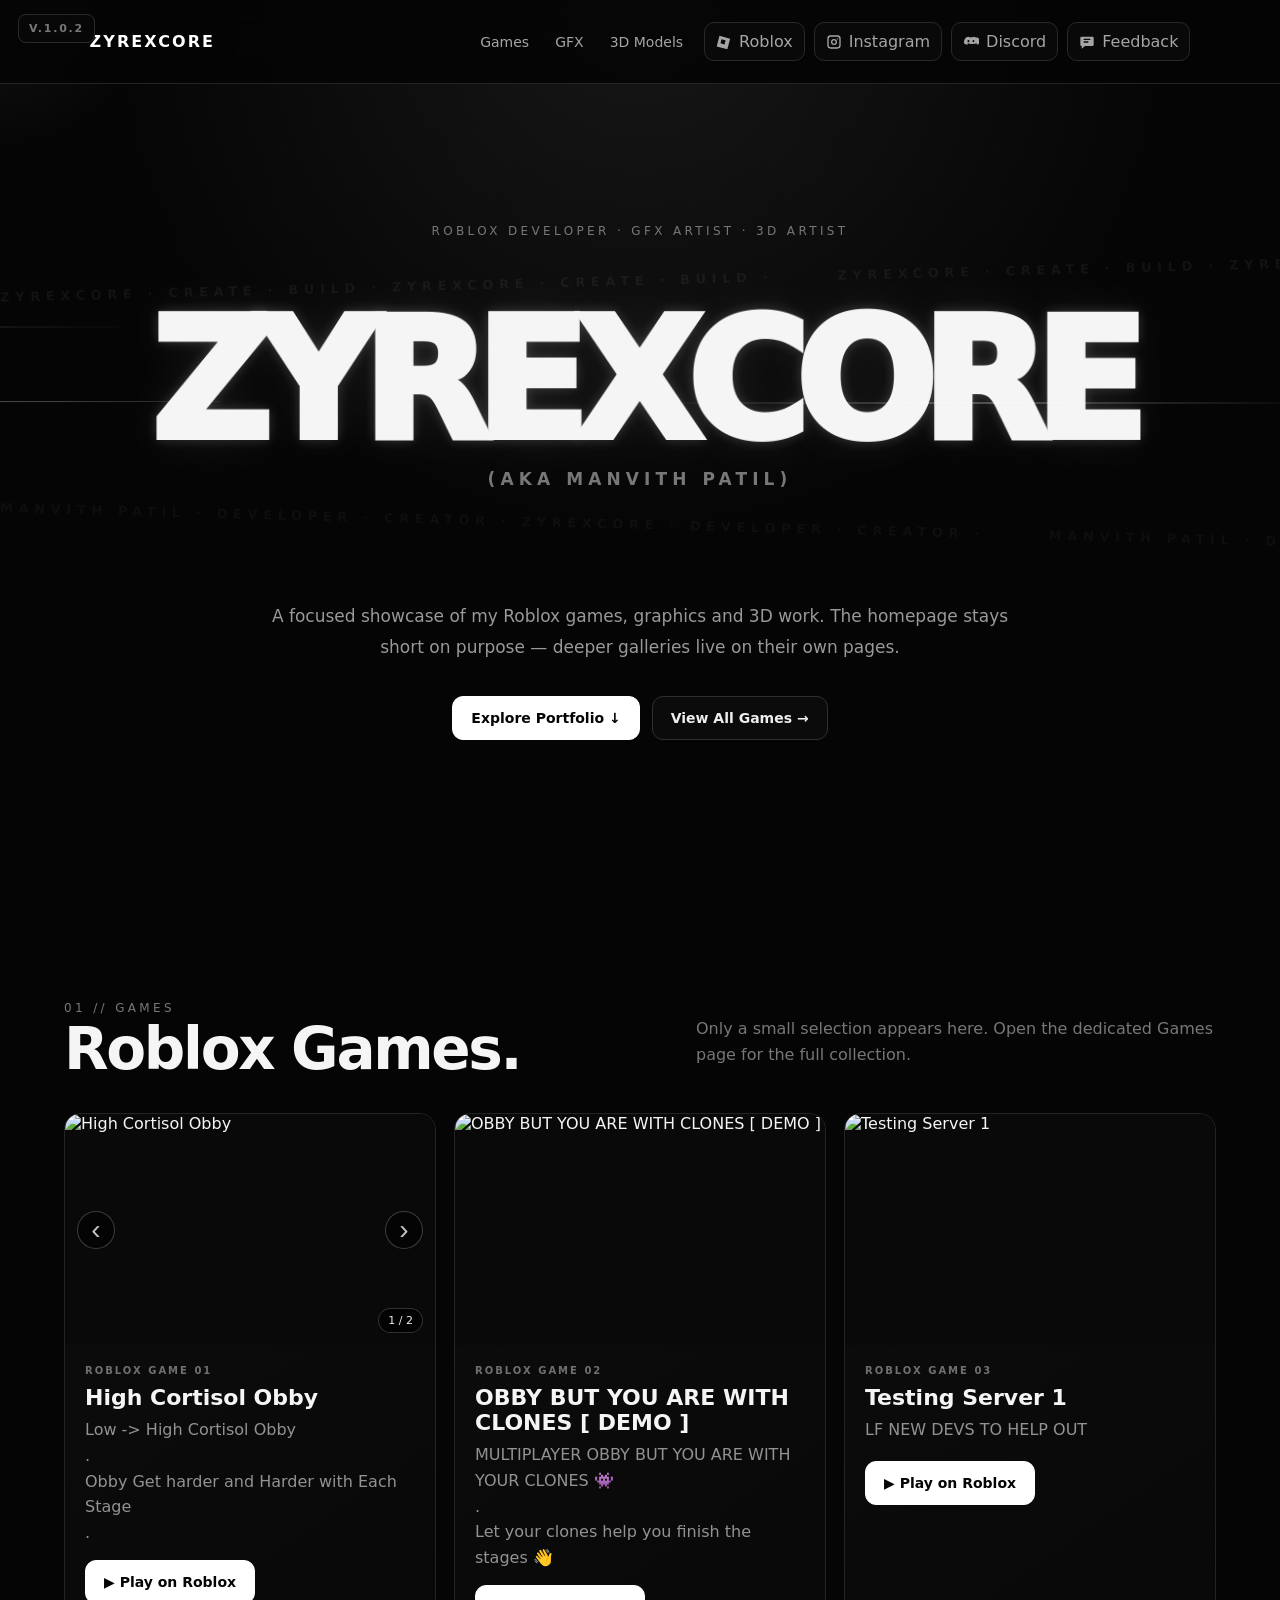
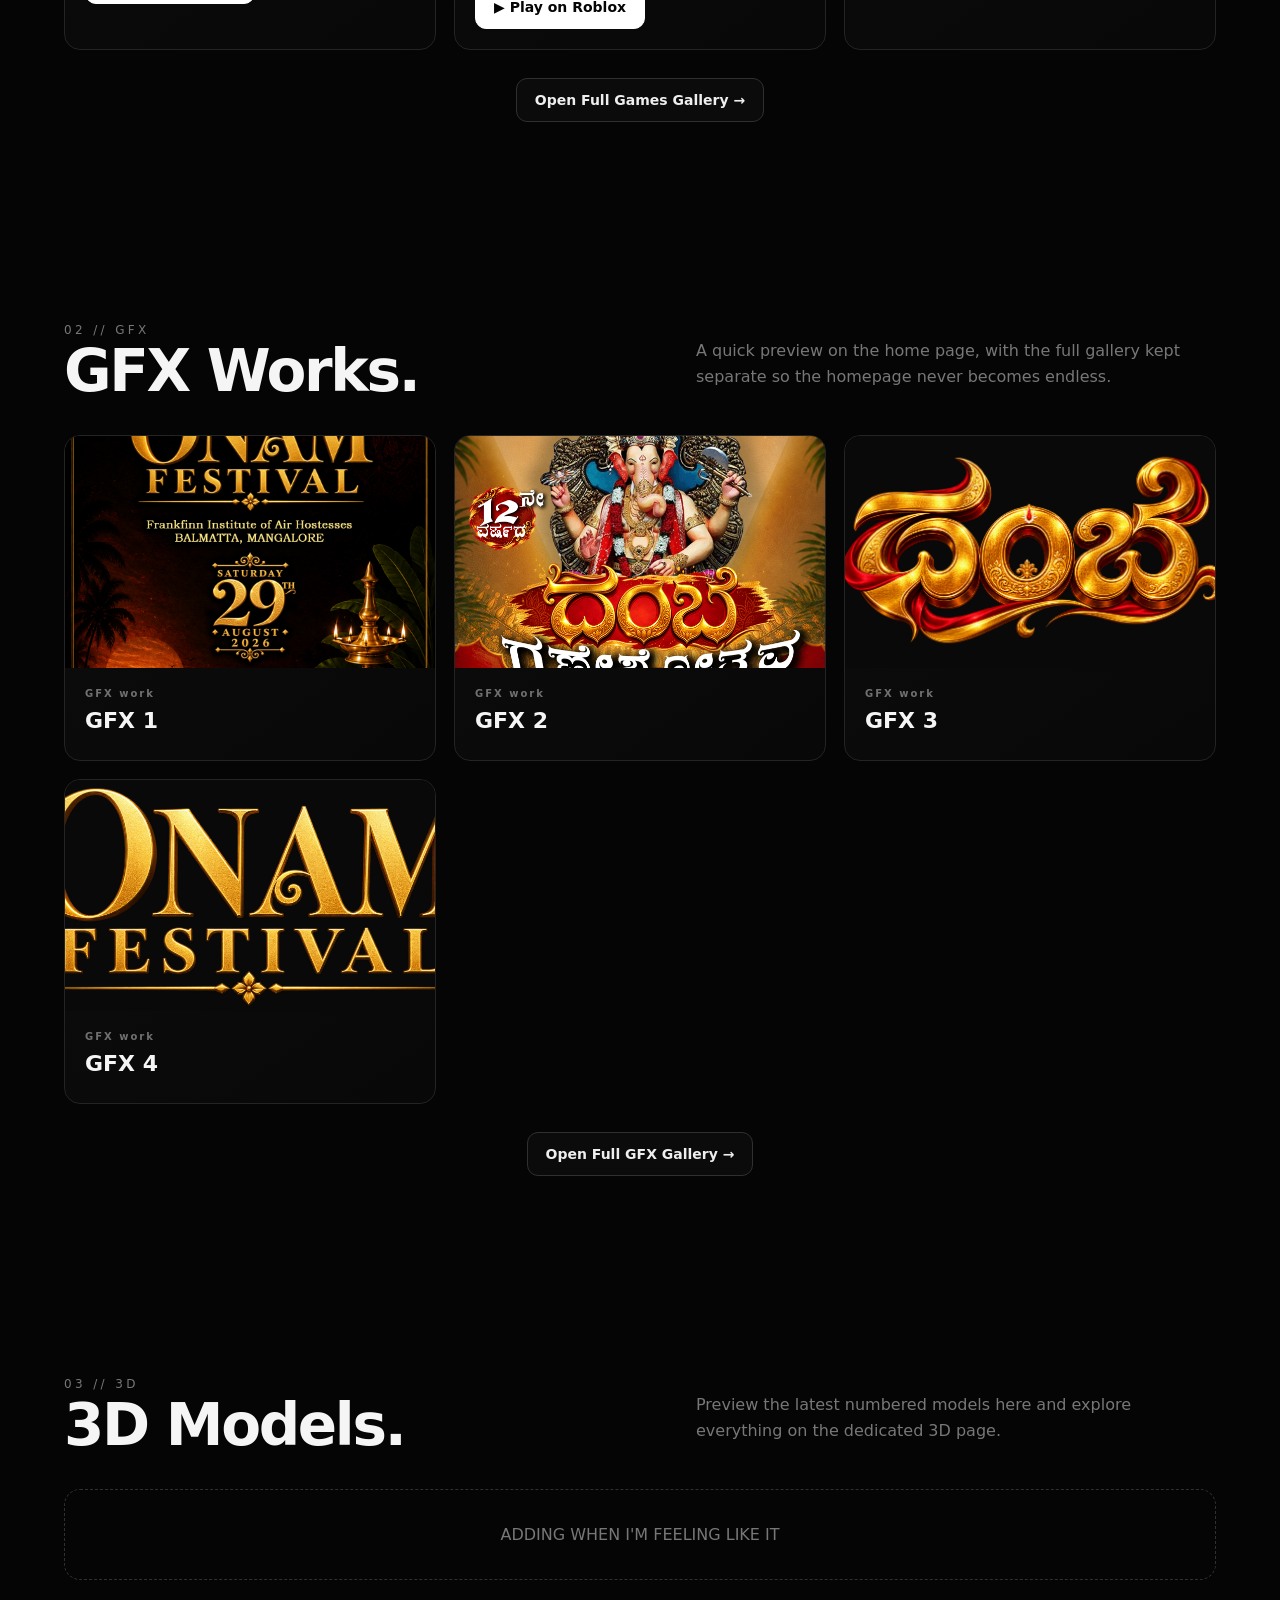
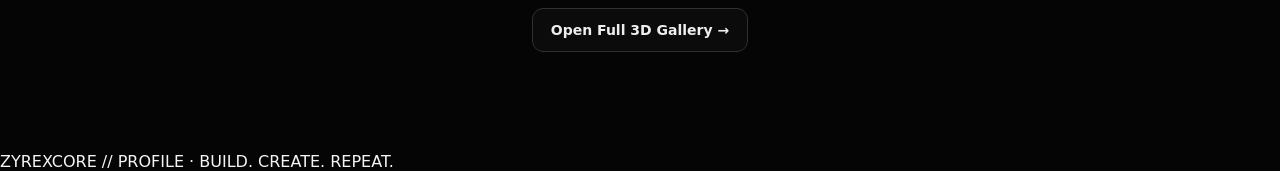
==== commit 87d3781b: "Fix mobile preview carousel and home preview navigation" ====
--- a/index.html
+++ b/index.html
@@ -1,3 +1,22 @@
-<!doctype html><html lang="en"><head><meta charset="utf-8"><meta name="viewport" content="width=device-width,initial-scale=1"><meta name="theme-color" content="#050505"><title>ZyrexCore // Profile</title><link rel="stylesheet" href="styles.css?v=20260908-7"><style>
+<!doctype html><html lang="en"><head><meta charset="utf-8"><meta name="viewport" content="width=device-width,initial-scale=1"><meta name="theme-color" content="#050505"><title>ZyrexCore // Profile</title><link rel="stylesheet" href="styles.css?v=20260908-7"><link rel="stylesheet" href="home-mobile.css?v=20260908-1"><style>
 .hero-brand-wrap{position:relative!important;display:inline-block!important;padding:48px 0!important;margin:30px auto!important;max-width:100%;isolation:isolate}.hero-brand{display:flex!important;justify-content:center;white-space:nowrap!important;position:relative!important;font-size:clamp(70px,13vw,175px)!important;line-height:.8!important;letter-spacing:-.09em!important;animation:none!important;text-shadow:0 0 12px rgba(255,255,255,.18),0 0 50px rgba(255,255,255,.08)!important}.hero-letter{display:inline-block!important;animation:zyLetter 2.4s cubic-bezier(.45,.05,.55,.95) infinite;animation-delay:calc(var(--i)*-.11s);will-change:transform,filter,opacity}.hero-letter:nth-child(2n){animation-name:zyLetterB}.hero-letter:nth-child(3n){animation-name:zyLetterC}.hero-brand:before{content:""!important;position:absolute!important;inset:-8px -8%!important;background:linear-gradient(105deg,transparent 25%,transparent 45%,rgba(255,255,255,.95) 50%,transparent 55%,transparent 75%)!important;transform:translateX(-130%)!important;animation:zyFlash 4s cubic-bezier(.4,0,.2,1) infinite!important;z-index:4!important;pointer-events:none}.hero-brand:after{content:"ZYREXCORE  •  ZYREXCORE  •  ZYREXCORE  •  ZYREXCORE"!important;position:absolute!important;top:50%;left:50%;z-index:-1!important;white-space:nowrap!important;color:transparent!important;-webkit-text-stroke:1px rgba(255,255,255,.055)!important;font-size:clamp(24px,4vw,60px)!important;letter-spacing:.25em!important;transform:translate(-50%,-50%) translateX(-55vw)!important;animation:zyGhost 12s linear infinite!important}.hero-brand-wrap:before,.hero-brand-wrap:after{content:""!important;position:absolute!important;left:-50vw!important;right:-50vw!important;height:1px!important;background:linear-gradient(90deg,transparent,rgba(255,255,255,.04),rgba(255,255,255,.8),rgba(255,255,255,.04),transparent)!important;z-index:-1!important;animation:zyLine 3s ease-in-out infinite!important}.hero-brand-wrap:before{top:22%!important}.hero-brand-wrap:after{bottom:22%!important;animation-delay:-1.5s!important}.hero-marquee{position:absolute!important;left:50%!important;width:100vw!important;overflow:hidden!important;white-space:nowrap!important;display:flex!important;z-index:-2!important;pointer-events:none!important;font-size:clamp(8px,1vw,13px)!important;font-weight:900!important;letter-spacing:.45em!important;color:rgba(255,255,255,.055)!important}.hero-marquee span{min-width:max-content!important;padding-right:4rem!important}.hero-marquee-top{top:2%!important;transform:translateX(-50%) rotate(-1.5deg)!important}.hero-marquee-bottom{bottom:2%!important;transform:translateX(-50%) rotate(1.5deg)!important;color:rgba(255,255,255,.04)!important}.hero-marquee-top span{animation:zyMarqueeL 17s linear infinite!important}.hero-marquee-bottom span{animation:zyMarqueeR 21s linear infinite!important}.hero-scan{position:absolute!important;left:50%!important;top:50%!important;width:70%!important;height:2px!important;background:linear-gradient(90deg,transparent,rgba(255,255,255,.8),transparent)!important;animation:zyScan 4.5s ease-in-out infinite!important;opacity:.3!important;pointer-events:none!important;z-index:6!important}@keyframes zyLetter{0%,100%{transform:translateY(9px) rotate(-1deg) scale(.985);opacity:.72;filter:brightness(.9)}50%{transform:translateY(-15px) rotate(1deg) scale(1.025);opacity:1;filter:brightness(1.35)}}@keyframes zyLetterB{0%,100%{transform:translateY(-8px) rotate(1deg) scale(.99);opacity:.76}50%{transform:translateY(14px) rotate(-1deg) scale(1.025);opacity:1;filter:brightness(1.3)}}@keyframes zyLetterC{0%,100%{transform:translateY(5px) rotate(-.7deg);opacity:.8}50%{transform:translateY(-18px) rotate(1.3deg) scale(1.03);opacity:1;filter:brightness(1.3)}}@keyframes zyFlash{0%,10%{transform:translateX(-130%)}45%,58%{transform:translateX(130%)}100%{transform:translateX(130%)}}@keyframes zyGhost{from{transform:translate(-50%,-50%) translateX(-55vw)}to{transform:translate(-50%,-50%) translateX(55vw)}}@keyframes zyMarqueeL{from{transform:translateX(0)}to{transform:translateX(-100%)}}@keyframes zyMarqueeR{from{transform:translateX(-100%)}to{transform:translateX(0)}}@keyframes zyLine{0%,100%{opacity:.12;transform:scaleX(.12)}50%{opacity:1;transform:scaleX(1)}}@keyframes zyScan{0%,100%{transform:translate(-50%,-50%) translateY(-115px);opacity:0}35%{opacity:.6}50%{transform:translate(-50%,-50%) translateY(115px);opacity:.15}65%{opacity:.6}}@media(max-width:600px){.hero-brand{font-size:clamp(52px,17vw,90px)!important}.hero-brand-wrap{padding:36px 0!important}.hero-marquee{font-size:7px!important}.hero-scan{width:90%!important}}@media(prefers-reduced-motion:reduce){.hero-letter,.hero-brand:before,.hero-brand:after,.hero-brand-wrap:before,.hero-brand-wrap:after,.hero-marquee span,.hero-scan{animation:none!important}}
-</style></head><body><div class="version-badge">V.1.0.2</div><main><section class="hero"><div class="hero-inner"><div class="eyebrow">ROBLOX DEVELOPER · GFX ARTIST · 3D ARTIST</div><div class="hero-brand-wrap"><h1 class="hero-brand" aria-label="ZYREXCORE"><span>Z</span><span>Y</span><span>R</span><span>E</span><span>X</span><span>C</span><span>O</span><span>R</span><span>E</span></h1><div class="hero-alias">(AKA MANVITH PATIL)</div></div><p>A focused showcase of my Roblox games, graphics and 3D work. The homepage stays short on purpose — deeper galleries live on their own pages.</p><div class="actions"><a class="btn primary" href="#games">Explore Portfolio ↓</a><a class="btn" href="games.html">View All Games →</a></div></div></section><section class="wrap" id="games"><div class="section-head"><div><div class="eyebrow">01 // GAMES</div><h2>Roblox Games.</h2></div><p>Only a small selection appears here. Open the dedicated Games page for the full collection.</p></div><div class="grid" id="gamesGrid"></div><div class="actions" style="margin-top:28px"><a class="btn" href="games.html">Open Full Games Gallery →</a></div></section><section class="wrap"><div class="section-head"><div><div class="eyebrow">02 // GFX</div><h2>GFX Works.</h2></div><p>A quick preview on the home page, with the full gallery kept separate so the homepage never becomes endless.</p></div><div class="grid" id="gfxGrid"></div><div class="actions" style="margin-top:28px"><a class="btn" href="gfx.html">Open Full GFX Gallery →</a></div></section><section class="wrap"><div class="section-head"><div><div class="eyebrow">03 // 3D</div><h2>3D Models.</h2></div><p>Preview the latest numbered models here and explore everything on the dedicated 3D page.</p></div><div class="grid" id="modelsGrid"></div><div class="actions" style="margin-top:28px"><a class="btn" href="models.html">Open Full 3D Gallery →</a></div></section></main><footer class="footer">ZYREXCORE // PROFILE · BUILD. CREATE. REPEAT.</footer><script src="portfolio.js?v=20260908-8"></script><script>bootChrome();renderGames('gamesGrid',3);renderAssets('gfx','gfxGrid','GFX work').then(()=>{const b=document.getElementById('gfxGrid');[...b.children].slice(4).forEach(x=>x.remove())});renderAssets('model','modelsGrid','3D models').then(()=>{const b=document.getElementById('modelsGrid');[...b.children].slice(4).forEach(x=>x.remove())});</script></body></html>+</style></head><body><div class="version-badge">V.1.0.2</div><main><section class="hero"><div class="hero-inner"><div class="eyebrow">ROBLOX DEVELOPER · GFX ARTIST · 3D ARTIST</div><div class="hero-brand-wrap"><h1 class="hero-brand" aria-label="ZYREXCORE"><span>Z</span><span>Y</span><span>R</span><span>E</span><span>X</span><span>C</span><span>O</span><span>R</span><span>E</span></h1><div class="hero-alias">(AKA MANVITH PATIL)</div></div><p>A focused showcase of my Roblox games, graphics and 3D work. The homepage stays short on purpose — deeper galleries live on their own pages.</p><div class="actions"><a class="btn primary" href="#games">Explore Portfolio ↓</a><a class="btn" href="games.html">View All Games →</a></div></div></section><section class="wrap" id="games"><div class="section-head"><div><div class="eyebrow">01 // GAMES</div><h2>Roblox Games.</h2></div><p>Only a small selection appears here. Open the dedicated Games page for the full collection.</p></div><div class="grid" id="gamesGrid"></div><div class="actions" style="margin-top:28px"><a class="btn" href="games.html">Open Full Games Gallery →</a></div></section><section class="wrap"><div class="section-head"><div><div class="eyebrow">02 // GFX</div><h2>GFX Works.</h2></div><p>A quick preview on the home page, with the full gallery kept separate so the homepage never becomes endless.</p></div><div class="grid" id="gfxGrid"></div><div class="actions" style="margin-top:28px"><a class="btn" href="gfx.html">Open Full GFX Gallery →</a></div></section><section class="wrap"><div class="section-head"><div><div class="eyebrow">03 // 3D</div><h2>3D Models.</h2></div><p>Preview the latest numbered models here and explore everything on the dedicated 3D page.</p></div><div class="grid" id="modelsGrid"></div><div class="actions" style="margin-top:28px"><a class="btn" href="models.html">Open Full 3D Gallery →</a></div></section></main><footer class="footer">ZYREXCORE // PROFILE · BUILD. CREATE. REPEAT.</footer><script src="portfolio.js?v=20260908-9"></script><script>
+function wireHomePreviewLinks(){
+  const sections=[['gamesGrid','games.html'],['gfxGrid','gfx.html'],['modelsGrid','models.html']];
+  sections.forEach(([id,url])=>{
+    const grid=document.getElementById(id);
+    if(!grid)return;
+    grid.querySelectorAll('.card').forEach(card=>{
+      card.style.cursor='pointer';
+      card.addEventListener('click',e=>{
+        if(e.target.closest('a,button'))return;
+        window.location.href=url;
+      });
+    });
+  });
+}
+bootChrome();
+renderGames('gamesGrid',3).then(wireHomePreviewLinks);
+renderAssets('gfx','gfxGrid','GFX work').then(()=>{const b=document.getElementById('gfxGrid');[...b.children].slice(4).forEach(x=>x.remove());wireHomePreviewLinks()});
+renderAssets('model','modelsGrid','3D models').then(()=>{const b=document.getElementById('modelsGrid');[...b.children].slice(4).forEach(x=>x.remove());wireHomePreviewLinks()});
+</script></body></html>
--- a/home-mobile.css
+++ b/home-mobile.css
@@ -0,0 +1,9 @@
+/* Homepage mobile preview carousel: one preview at a time. Desktop is unchanged. */
+.preview-scroll-btn{display:none}
+@media(max-width:600px){
+  .preview-scroll-wrap .grid{padding-left:0;padding-right:0;gap:0;scroll-snap-type:x mandatory}
+  .preview-scroll-wrap .grid>.card{flex:0 0 100%;width:100%;max-width:none;scroll-snap-align:start}
+  .preview-scroll-btn{display:grid;top:42%;width:42px;height:42px;font-size:27px}
+  .preview-scroll-prev{left:8px}
+  .preview-scroll-next{right:8px}
+}
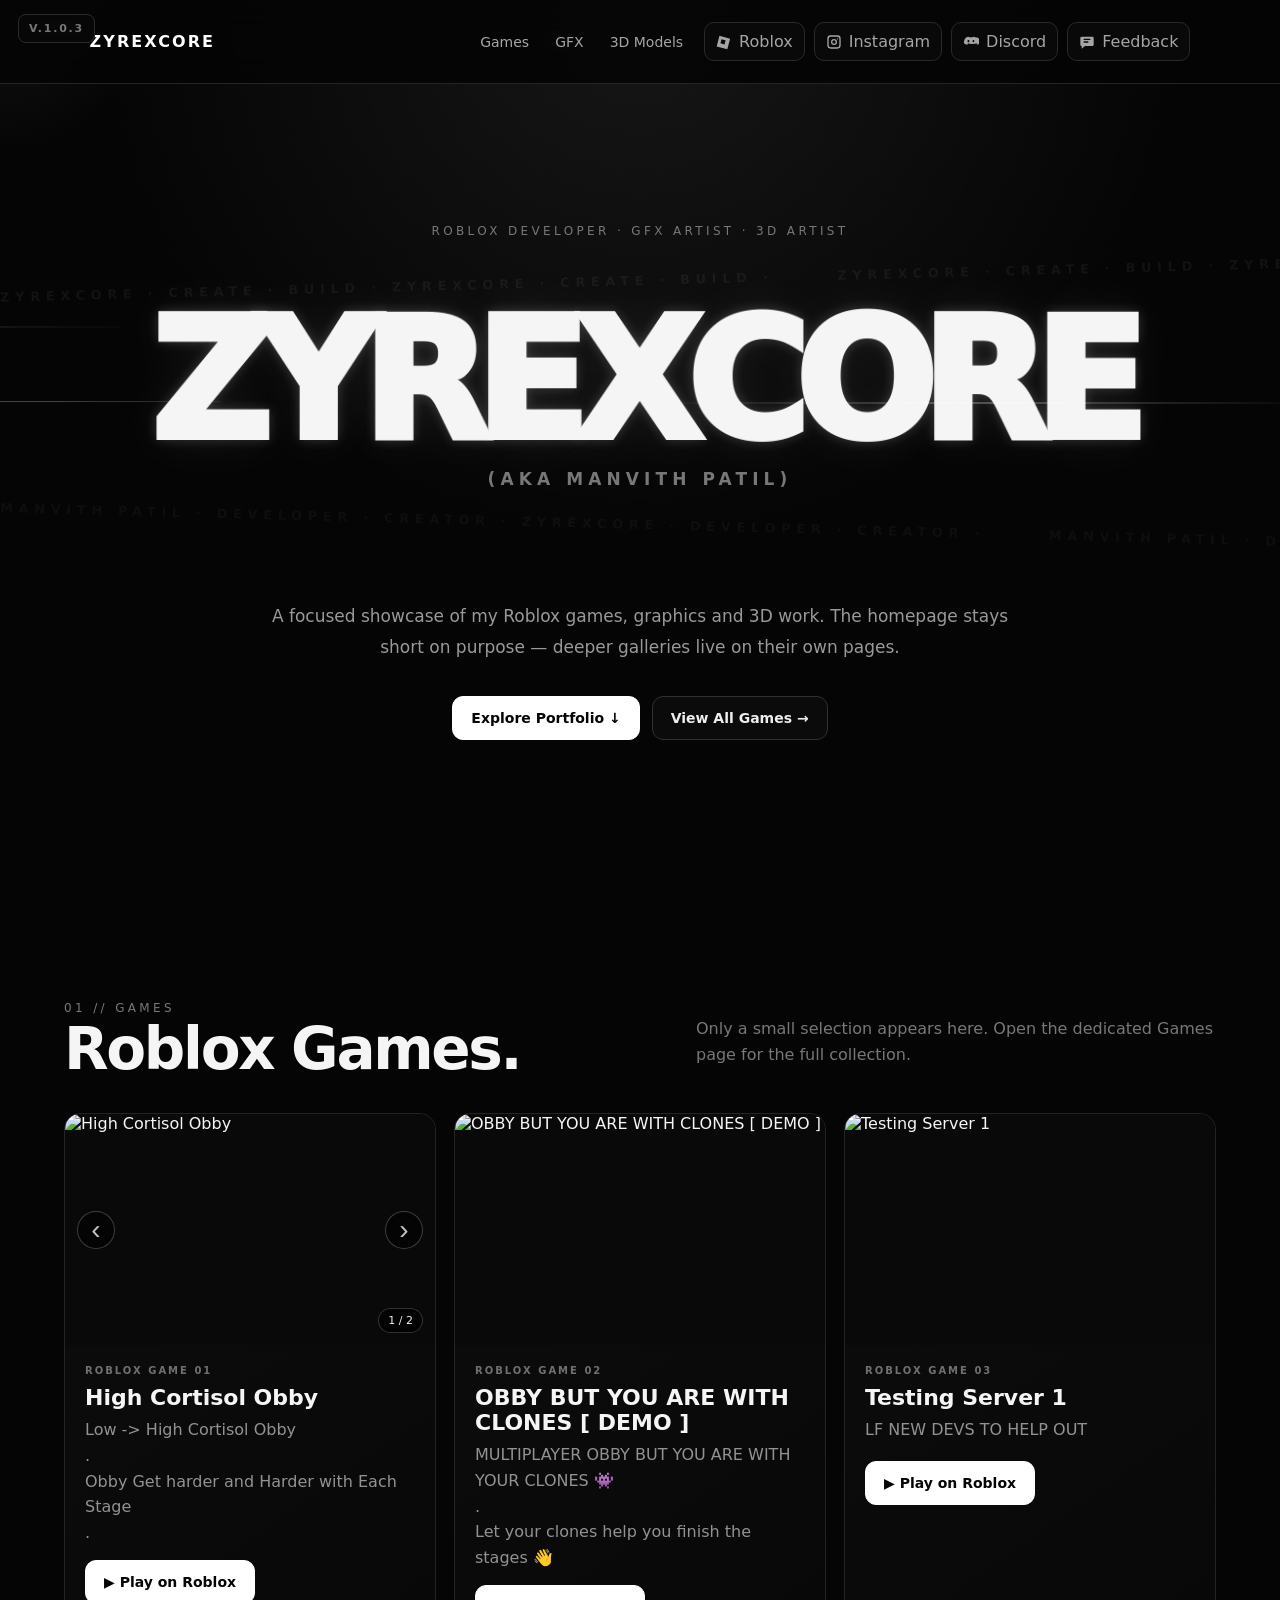
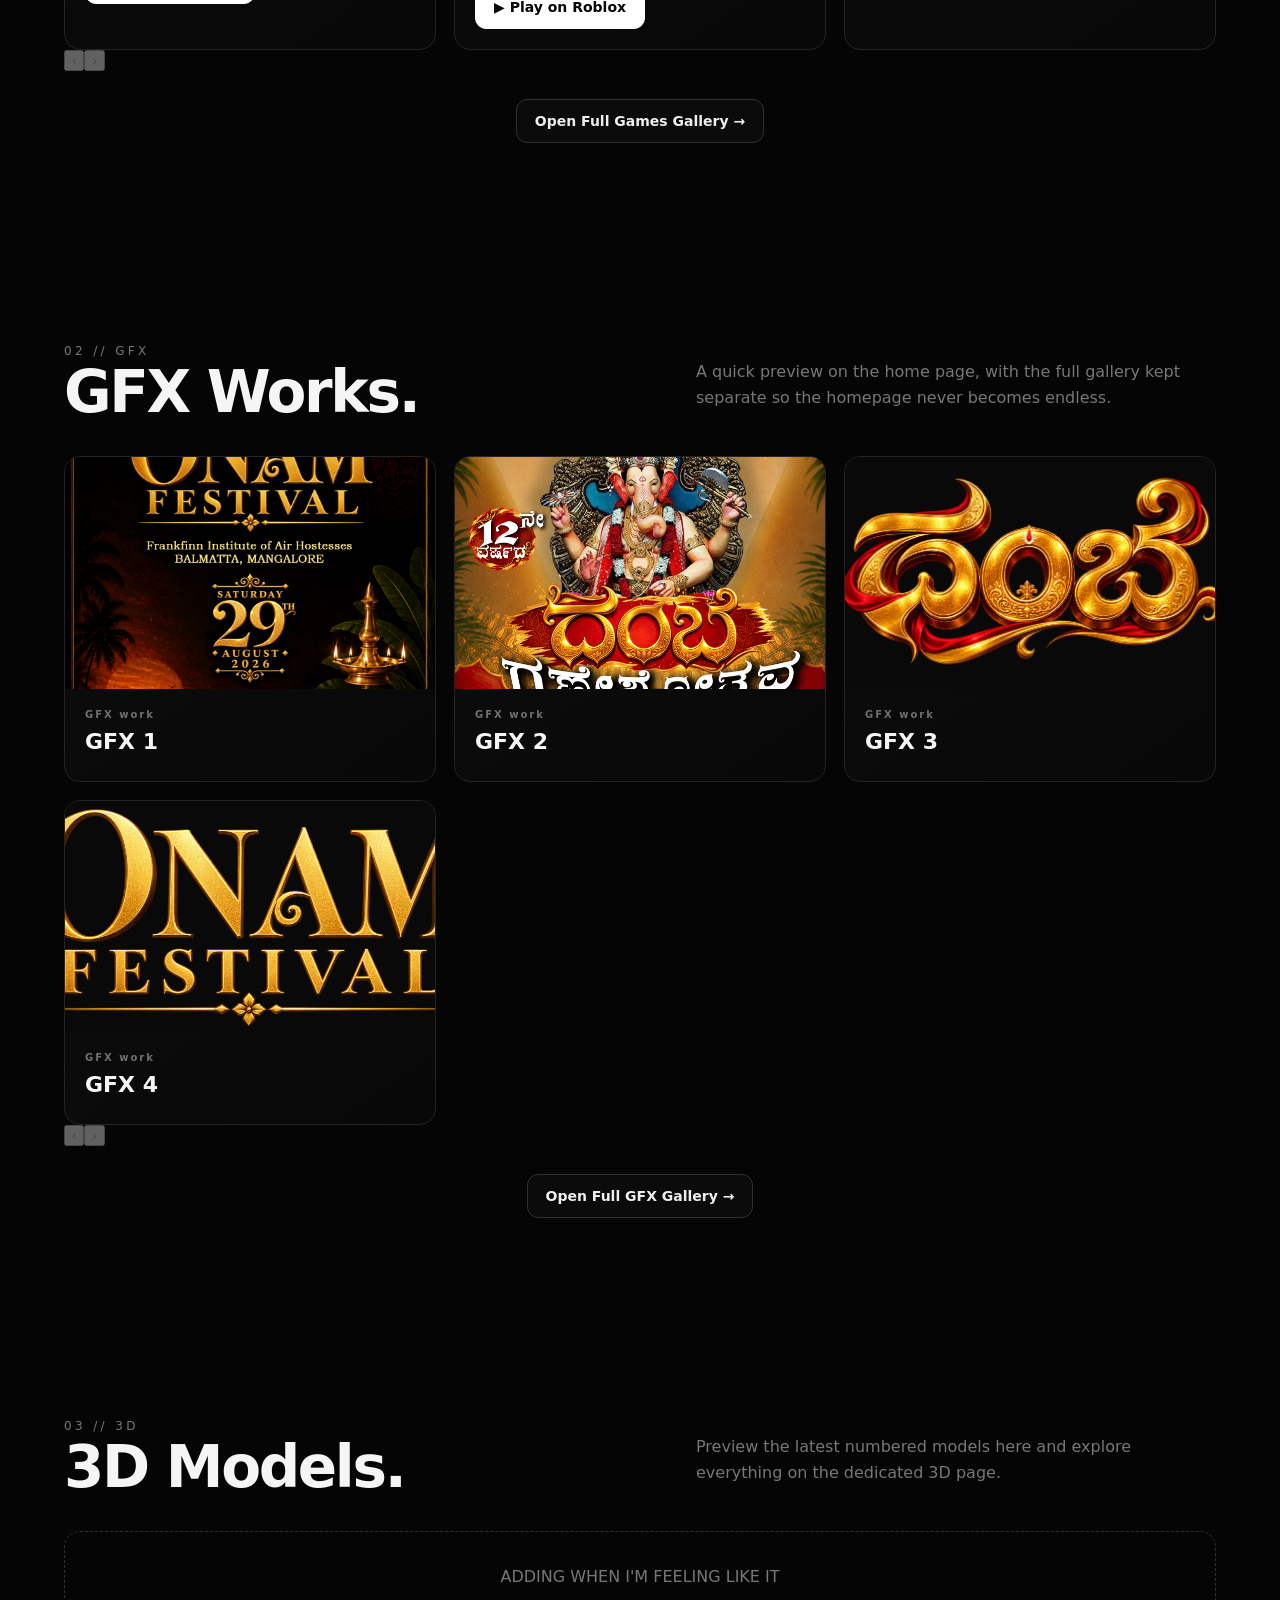
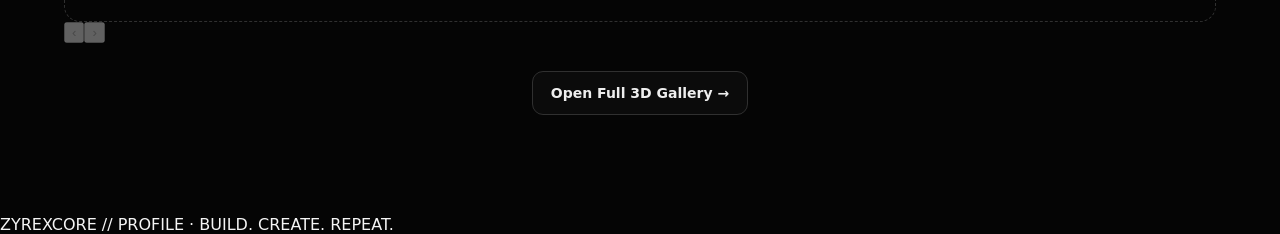
==== commit 0bcaf68c: "Release portfolio V.1.0.3 and refine mobile previews" ====
--- a/index.html
+++ b/index.html
@@ -1,6 +1,6 @@
-<!doctype html><html lang="en"><head><meta charset="utf-8"><meta name="viewport" content="width=device-width,initial-scale=1"><meta name="theme-color" content="#050505"><title>ZyrexCore // Profile</title><link rel="stylesheet" href="styles.css?v=20260908-7"><link rel="stylesheet" href="home-mobile.css?v=20260908-1"><style>
+<!doctype html><html lang="en"><head><meta charset="utf-8"><meta name="viewport" content="width=device-width,initial-scale=1"><meta name="theme-color" content="#050505"><title>ZyrexCore // Profile</title><link rel="stylesheet" href="styles.css?v=20260908-8"><link rel="stylesheet" href="home-mobile.css?v=20260908-2"><style>
 .hero-brand-wrap{position:relative!important;display:inline-block!important;padding:48px 0!important;margin:30px auto!important;max-width:100%;isolation:isolate}.hero-brand{display:flex!important;justify-content:center;white-space:nowrap!important;position:relative!important;font-size:clamp(70px,13vw,175px)!important;line-height:.8!important;letter-spacing:-.09em!important;animation:none!important;text-shadow:0 0 12px rgba(255,255,255,.18),0 0 50px rgba(255,255,255,.08)!important}.hero-letter{display:inline-block!important;animation:zyLetter 2.4s cubic-bezier(.45,.05,.55,.95) infinite;animation-delay:calc(var(--i)*-.11s);will-change:transform,filter,opacity}.hero-letter:nth-child(2n){animation-name:zyLetterB}.hero-letter:nth-child(3n){animation-name:zyLetterC}.hero-brand:before{content:""!important;position:absolute!important;inset:-8px -8%!important;background:linear-gradient(105deg,transparent 25%,transparent 45%,rgba(255,255,255,.95) 50%,transparent 55%,transparent 75%)!important;transform:translateX(-130%)!important;animation:zyFlash 4s cubic-bezier(.4,0,.2,1) infinite!important;z-index:4!important;pointer-events:none}.hero-brand:after{content:"ZYREXCORE  •  ZYREXCORE  •  ZYREXCORE  •  ZYREXCORE"!important;position:absolute!important;top:50%;left:50%;z-index:-1!important;white-space:nowrap!important;color:transparent!important;-webkit-text-stroke:1px rgba(255,255,255,.055)!important;font-size:clamp(24px,4vw,60px)!important;letter-spacing:.25em!important;transform:translate(-50%,-50%) translateX(-55vw)!important;animation:zyGhost 12s linear infinite!important}.hero-brand-wrap:before,.hero-brand-wrap:after{content:""!important;position:absolute!important;left:-50vw!important;right:-50vw!important;height:1px!important;background:linear-gradient(90deg,transparent,rgba(255,255,255,.04),rgba(255,255,255,.8),rgba(255,255,255,.04),transparent)!important;z-index:-1!important;animation:zyLine 3s ease-in-out infinite!important}.hero-brand-wrap:before{top:22%!important}.hero-brand-wrap:after{bottom:22%!important;animation-delay:-1.5s!important}.hero-marquee{position:absolute!important;left:50%!important;width:100vw!important;overflow:hidden!important;white-space:nowrap!important;display:flex!important;z-index:-2!important;pointer-events:none!important;font-size:clamp(8px,1vw,13px)!important;font-weight:900!important;letter-spacing:.45em!important;color:rgba(255,255,255,.055)!important}.hero-marquee span{min-width:max-content!important;padding-right:4rem!important}.hero-marquee-top{top:2%!important;transform:translateX(-50%) rotate(-1.5deg)!important}.hero-marquee-bottom{bottom:2%!important;transform:translateX(-50%) rotate(1.5deg)!important;color:rgba(255,255,255,.04)!important}.hero-marquee-top span{animation:zyMarqueeL 17s linear infinite!important}.hero-marquee-bottom span{animation:zyMarqueeR 21s linear infinite!important}.hero-scan{position:absolute!important;left:50%!important;top:50%!important;width:70%!important;height:2px!important;background:linear-gradient(90deg,transparent,rgba(255,255,255,.8),transparent)!important;animation:zyScan 4.5s ease-in-out infinite!important;opacity:.3!important;pointer-events:none!important;z-index:6!important}@keyframes zyLetter{0%,100%{transform:translateY(9px) rotate(-1deg) scale(.985);opacity:.72;filter:brightness(.9)}50%{transform:translateY(-15px) rotate(1deg) scale(1.025);opacity:1;filter:brightness(1.35)}}@keyframes zyLetterB{0%,100%{transform:translateY(-8px) rotate(1deg) scale(.99);opacity:.76}50%{transform:translateY(14px) rotate(-1deg) scale(1.025);opacity:1;filter:brightness(1.3)}}@keyframes zyLetterC{0%,100%{transform:translateY(5px) rotate(-.7deg);opacity:.8}50%{transform:translateY(-18px) rotate(1.3deg) scale(1.03);opacity:1;filter:brightness(1.3)}}@keyframes zyFlash{0%,10%{transform:translateX(-130%)}45%,58%{transform:translateX(130%)}100%{transform:translateX(130%)}}@keyframes zyGhost{from{transform:translate(-50%,-50%) translateX(-55vw)}to{transform:translate(-50%,-50%) translateX(55vw)}}@keyframes zyMarqueeL{from{transform:translateX(0)}to{transform:translateX(-100%)}}@keyframes zyMarqueeR{from{transform:translateX(-100%)}to{transform:translateX(0)}}@keyframes zyLine{0%,100%{opacity:.12;transform:scaleX(.12)}50%{opacity:1;transform:scaleX(1)}}@keyframes zyScan{0%,100%{transform:translate(-50%,-50%) translateY(-115px);opacity:0}35%{opacity:.6}50%{transform:translate(-50%,-50%) translateY(115px);opacity:.15}65%{opacity:.6}}@media(max-width:600px){.hero-brand{font-size:clamp(52px,17vw,90px)!important}.hero-brand-wrap{padding:36px 0!important}.hero-marquee{font-size:7px!important}.hero-scan{width:90%!important}}@media(prefers-reduced-motion:reduce){.hero-letter,.hero-brand:before,.hero-brand:after,.hero-brand-wrap:before,.hero-brand-wrap:after,.hero-marquee span,.hero-scan{animation:none!important}}
-</style></head><body><div class="version-badge">V.1.0.2</div><main><section class="hero"><div class="hero-inner"><div class="eyebrow">ROBLOX DEVELOPER · GFX ARTIST · 3D ARTIST</div><div class="hero-brand-wrap"><h1 class="hero-brand" aria-label="ZYREXCORE"><span>Z</span><span>Y</span><span>R</span><span>E</span><span>X</span><span>C</span><span>O</span><span>R</span><span>E</span></h1><div class="hero-alias">(AKA MANVITH PATIL)</div></div><p>A focused showcase of my Roblox games, graphics and 3D work. The homepage stays short on purpose — deeper galleries live on their own pages.</p><div class="actions"><a class="btn primary" href="#games">Explore Portfolio ↓</a><a class="btn" href="games.html">View All Games →</a></div></div></section><section class="wrap" id="games"><div class="section-head"><div><div class="eyebrow">01 // GAMES</div><h2>Roblox Games.</h2></div><p>Only a small selection appears here. Open the dedicated Games page for the full collection.</p></div><div class="grid" id="gamesGrid"></div><div class="actions" style="margin-top:28px"><a class="btn" href="games.html">Open Full Games Gallery →</a></div></section><section class="wrap"><div class="section-head"><div><div class="eyebrow">02 // GFX</div><h2>GFX Works.</h2></div><p>A quick preview on the home page, with the full gallery kept separate so the homepage never becomes endless.</p></div><div class="grid" id="gfxGrid"></div><div class="actions" style="margin-top:28px"><a class="btn" href="gfx.html">Open Full GFX Gallery →</a></div></section><section class="wrap"><div class="section-head"><div><div class="eyebrow">03 // 3D</div><h2>3D Models.</h2></div><p>Preview the latest numbered models here and explore everything on the dedicated 3D page.</p></div><div class="grid" id="modelsGrid"></div><div class="actions" style="margin-top:28px"><a class="btn" href="models.html">Open Full 3D Gallery →</a></div></section></main><footer class="footer">ZYREXCORE // PROFILE · BUILD. CREATE. REPEAT.</footer><script src="portfolio.js?v=20260908-9"></script><script>
+</style></head><body><div class="version-badge">V.1.0.3</div><main><section class="hero"><div class="hero-inner"><div class="eyebrow">ROBLOX DEVELOPER · GFX ARTIST · 3D ARTIST</div><div class="hero-brand-wrap"><h1 class="hero-brand" aria-label="ZYREXCORE"><span>Z</span><span>Y</span><span>R</span><span>E</span><span>X</span><span>C</span><span>O</span><span>R</span><span>E</span></h1><div class="hero-alias">(AKA MANVITH PATIL)</div></div><p>A focused showcase of my Roblox games, graphics and 3D work. The homepage stays short on purpose — deeper galleries live on their own pages.</p><div class="actions"><a class="btn primary" href="#games">Explore Portfolio ↓</a><a class="btn" href="games.html">View All Games →</a></div></div></section><section class="wrap" id="games"><div class="section-head"><div><div class="eyebrow">01 // GAMES</div><h2>Roblox Games.</h2></div><p>Only a small selection appears here. Open the dedicated Games page for the full collection.</p></div><div class="grid" id="gamesGrid"></div><div class="actions" style="margin-top:28px"><a class="btn" href="games.html">Open Full Games Gallery →</a></div></section><section class="wrap"><div class="section-head"><div><div class="eyebrow">02 // GFX</div><h2>GFX Works.</h2></div><p>A quick preview on the home page, with the full gallery kept separate so the homepage never becomes endless.</p></div><div class="grid" id="gfxGrid"></div><div class="actions" style="margin-top:28px"><a class="btn" href="gfx.html">Open Full GFX Gallery →</a></div></section><section class="wrap"><div class="section-head"><div><div class="eyebrow">03 // 3D</div><h2>3D Models.</h2></div><p>Preview the latest numbered models here and explore everything on the dedicated 3D page.</p></div><div class="grid" id="modelsGrid"></div><div class="actions" style="margin-top:28px"><a class="btn" href="models.html">Open Full 3D Gallery →</a></div></section></main><footer class="footer">ZYREXCORE // PROFILE · BUILD. CREATE. REPEAT.</footer><script src="portfolio.js?v=20260908-10"></script><script>
 function wireHomePreviewLinks(){
   const sections=[['gamesGrid','games.html'],['gfxGrid','gfx.html'],['modelsGrid','models.html']];
   sections.forEach(([id,url])=>{
@@ -8,14 +8,12 @@
     if(!grid)return;
     grid.querySelectorAll('.card').forEach(card=>{
       card.style.cursor='pointer';
-      card.addEventListener('click',e=>{
-        if(e.target.closest('a,button'))return;
-        window.location.href=url;
-      });
+      card.onclick=e=>{if(e.target.closest('a,button'))return;window.location.href=url};
     });
   });
 }
 bootChrome();
+document.querySelectorAll('.version-badge').forEach(el=>el.textContent='V.1.0.3');
 renderGames('gamesGrid',3).then(wireHomePreviewLinks);
 renderAssets('gfx','gfxGrid','GFX work').then(()=>{const b=document.getElementById('gfxGrid');[...b.children].slice(4).forEach(x=>x.remove());wireHomePreviewLinks()});
 renderAssets('model','modelsGrid','3D models').then(()=>{const b=document.getElementById('modelsGrid');[...b.children].slice(4).forEach(x=>x.remove());wireHomePreviewLinks()});
--- a/home-mobile.css
+++ b/home-mobile.css
@@ -1,9 +1,10 @@
-/* Homepage mobile preview carousel: one preview at a time. Desktop is unchanged. */
-.preview-scroll-btn{display:none}
+/* Homepage mobile preview carousel: one preview at a time. */
 @media(max-width:600px){
-  .preview-scroll-wrap .grid{padding-left:0;padding-right:0;gap:0;scroll-snap-type:x mandatory}
+  .preview-scroll-wrap .grid{padding:0;gap:0;scroll-snap-type:x mandatory}
   .preview-scroll-wrap .grid>.card{flex:0 0 100%;width:100%;max-width:none;scroll-snap-align:start}
-  .preview-scroll-btn{display:grid;top:42%;width:42px;height:42px;font-size:27px}
+  .preview-scroll-btn{display:grid;top:42%;width:46px;height:46px;border:2px solid #fff;border-radius:12px;background:rgba(5,5,5,.92);color:#fff;font-size:30px;font-weight:900;line-height:1;place-items:center;cursor:pointer;box-shadow:0 0 0 2px rgba(255,255,255,.12),0 8px 28px rgba(0,0,0,.65),0 0 24px rgba(255,255,255,.12);backdrop-filter:blur(10px);transition:.2s;z-index:8}
+  .preview-scroll-btn:hover{background:#fff;color:#050505;transform:scale(1.06)}
+  .preview-scroll-btn:disabled{opacity:.25;border-color:#777;color:#777;box-shadow:none;transform:none;cursor:default}
   .preview-scroll-prev{left:8px}
   .preview-scroll-next{right:8px}
 }
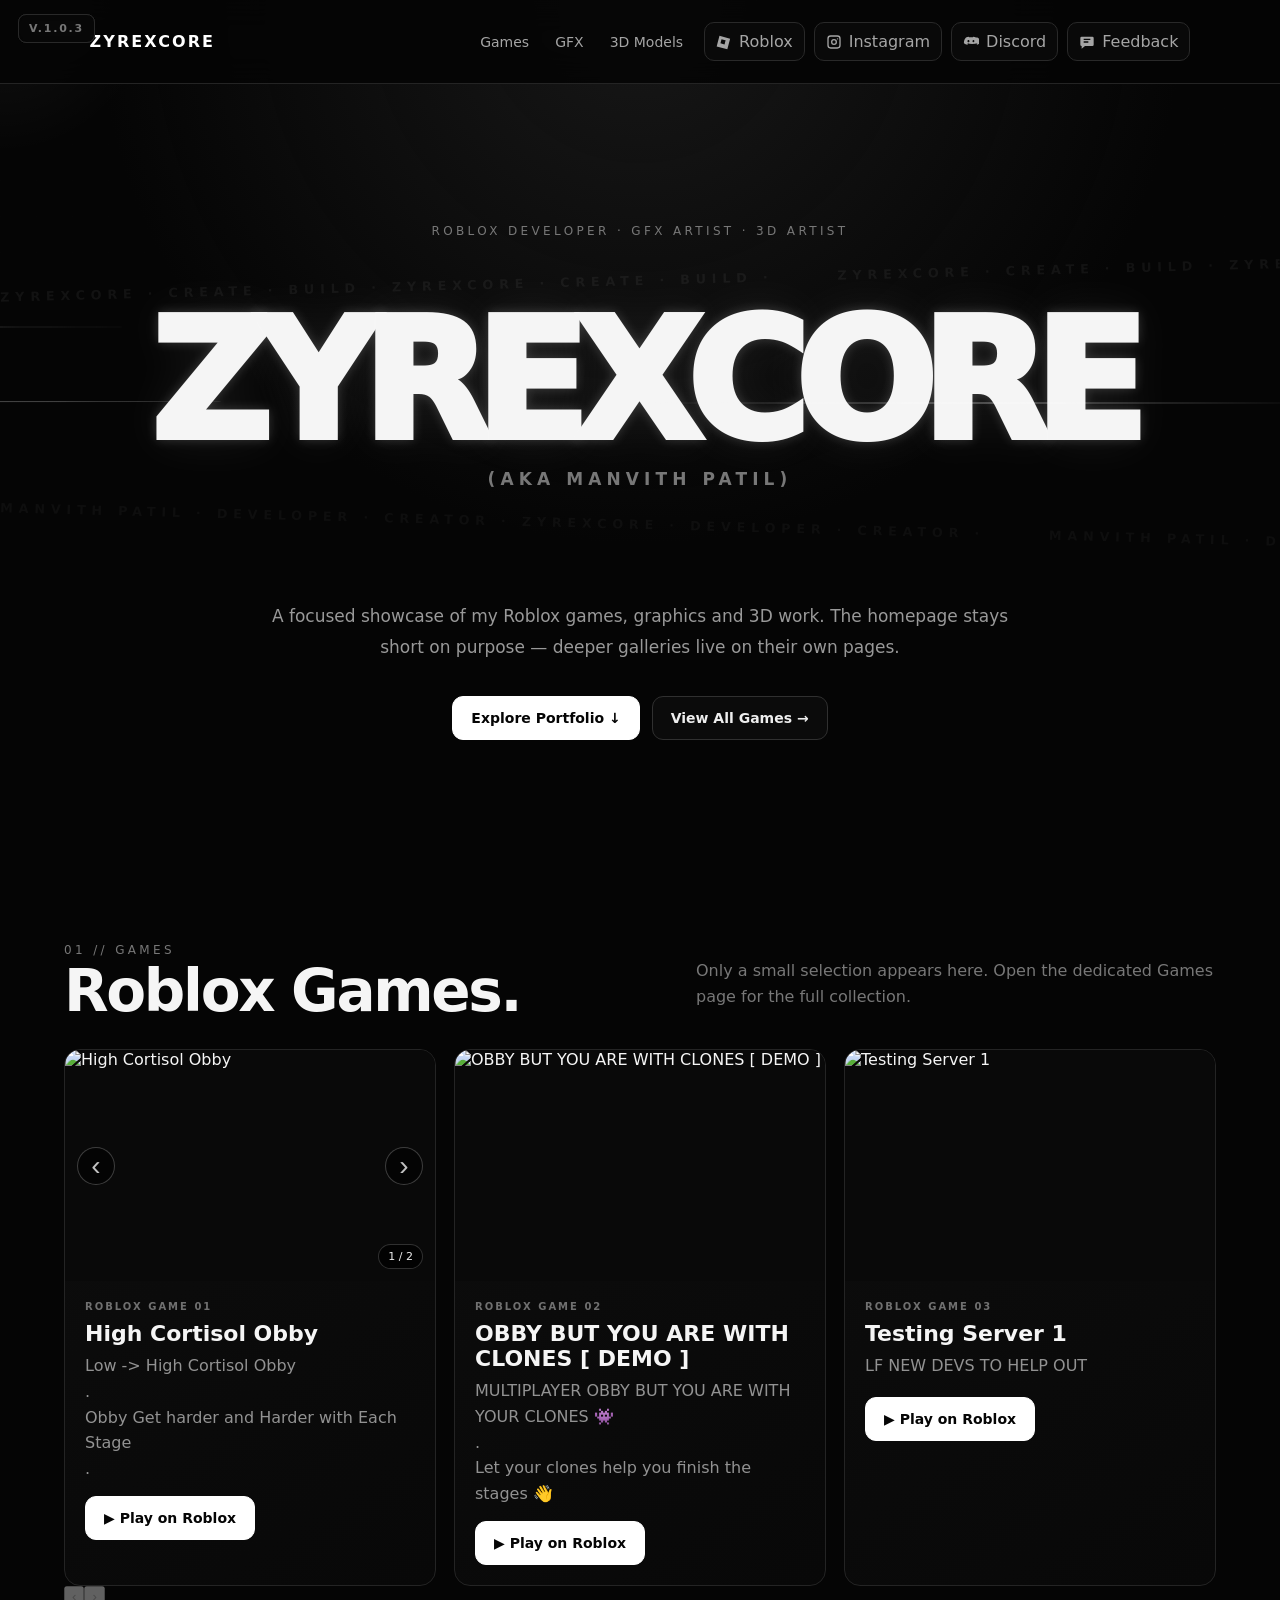
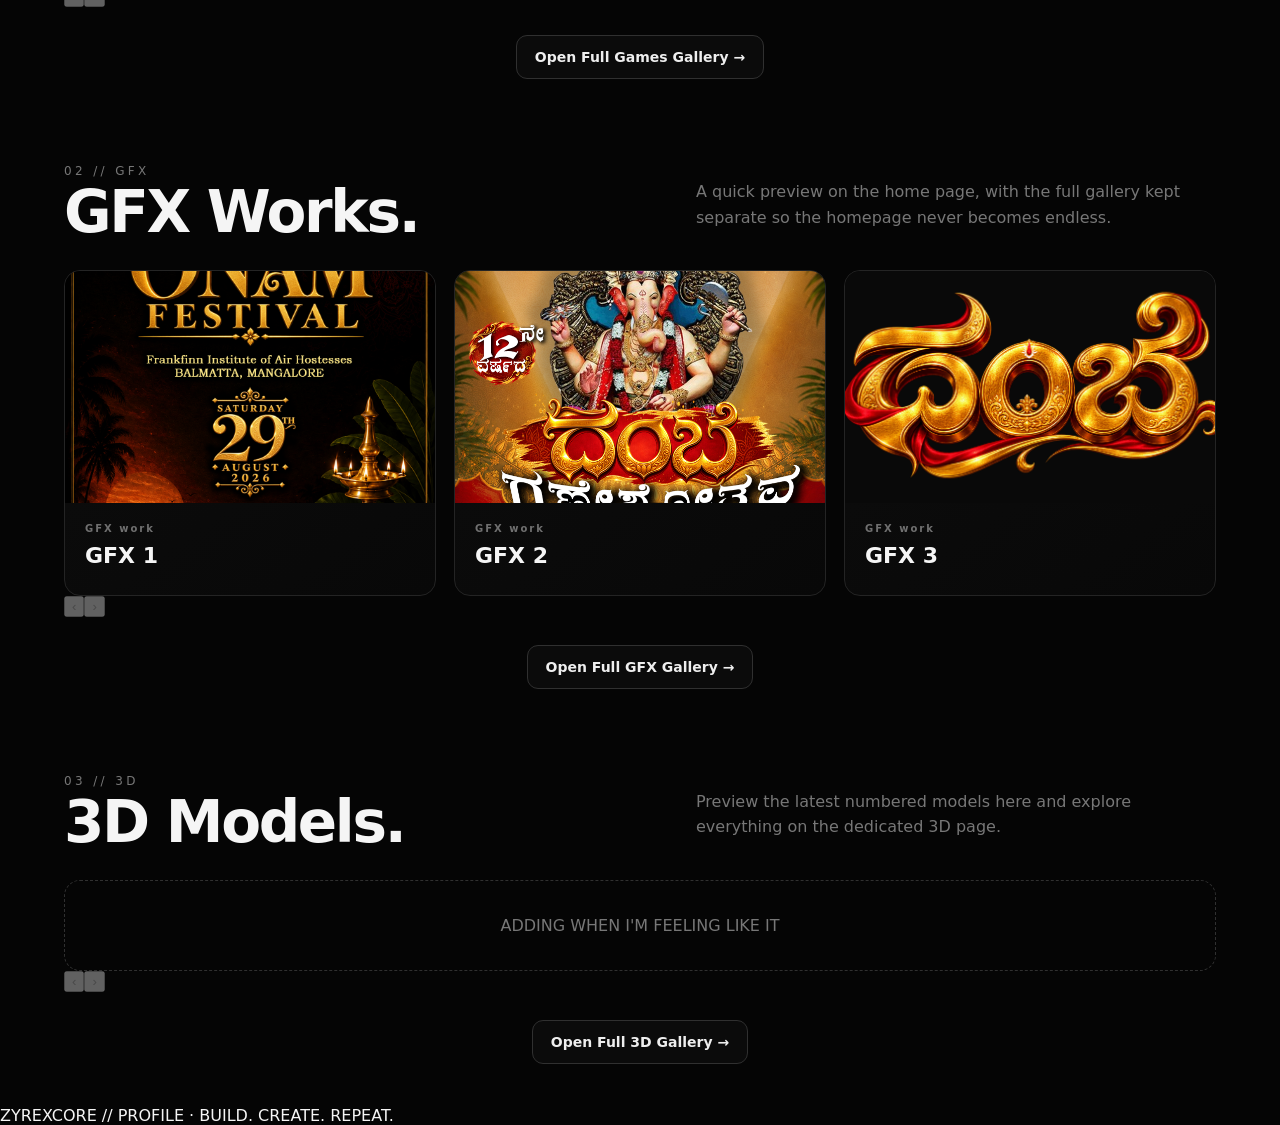
==== commit f4cade55: "Limit homepage highlights to three" ====
--- a/index.html
+++ b/index.html
@@ -1,6 +1,6 @@
-<!doctype html><html lang="en"><head><meta charset="utf-8"><meta name="viewport" content="width=device-width,initial-scale=1"><meta name="theme-color" content="#050505"><title>ZyrexCore // Profile</title><link rel="stylesheet" href="styles.css?v=20260908-8"><link rel="stylesheet" href="home-mobile.css?v=20260908-2"><style>
+<!doctype html><html lang="en"><head><meta charset="utf-8"><meta name="viewport" content="width=device-width,initial-scale=1"><meta name="theme-color" content="#050505"><title>ZyrexCore // Profile</title><link rel="stylesheet" href="styles.css?v=20260908-9"><link rel="stylesheet" href="home-mobile.css?v=20260908-2"><style>
 .hero-brand-wrap{position:relative!important;display:inline-block!important;padding:48px 0!important;margin:30px auto!important;max-width:100%;isolation:isolate}.hero-brand{display:flex!important;justify-content:center;white-space:nowrap!important;position:relative!important;font-size:clamp(70px,13vw,175px)!important;line-height:.8!important;letter-spacing:-.09em!important;animation:none!important;text-shadow:0 0 12px rgba(255,255,255,.18),0 0 50px rgba(255,255,255,.08)!important}.hero-letter{display:inline-block!important;animation:zyLetter 2.4s cubic-bezier(.45,.05,.55,.95) infinite;animation-delay:calc(var(--i)*-.11s);will-change:transform,filter,opacity}.hero-letter:nth-child(2n){animation-name:zyLetterB}.hero-letter:nth-child(3n){animation-name:zyLetterC}.hero-brand:before{content:""!important;position:absolute!important;inset:-8px -8%!important;background:linear-gradient(105deg,transparent 25%,transparent 45%,rgba(255,255,255,.95) 50%,transparent 55%,transparent 75%)!important;transform:translateX(-130%)!important;animation:zyFlash 4s cubic-bezier(.4,0,.2,1) infinite!important;z-index:4!important;pointer-events:none}.hero-brand:after{content:"ZYREXCORE  •  ZYREXCORE  •  ZYREXCORE  •  ZYREXCORE"!important;position:absolute!important;top:50%;left:50%;z-index:-1!important;white-space:nowrap!important;color:transparent!important;-webkit-text-stroke:1px rgba(255,255,255,.055)!important;font-size:clamp(24px,4vw,60px)!important;letter-spacing:.25em!important;transform:translate(-50%,-50%) translateX(-55vw)!important;animation:zyGhost 12s linear infinite!important}.hero-brand-wrap:before,.hero-brand-wrap:after{content:""!important;position:absolute!important;left:-50vw!important;right:-50vw!important;height:1px!important;background:linear-gradient(90deg,transparent,rgba(255,255,255,.04),rgba(255,255,255,.8),rgba(255,255,255,.04),transparent)!important;z-index:-1!important;animation:zyLine 3s ease-in-out infinite!important}.hero-brand-wrap:before{top:22%!important}.hero-brand-wrap:after{bottom:22%!important;animation-delay:-1.5s!important}.hero-marquee{position:absolute!important;left:50%!important;width:100vw!important;overflow:hidden!important;white-space:nowrap!important;display:flex!important;z-index:-2!important;pointer-events:none!important;font-size:clamp(8px,1vw,13px)!important;font-weight:900!important;letter-spacing:.45em!important;color:rgba(255,255,255,.055)!important}.hero-marquee span{min-width:max-content!important;padding-right:4rem!important}.hero-marquee-top{top:2%!important;transform:translateX(-50%) rotate(-1.5deg)!important}.hero-marquee-bottom{bottom:2%!important;transform:translateX(-50%) rotate(1.5deg)!important;color:rgba(255,255,255,.04)!important}.hero-marquee-top span{animation:zyMarqueeL 17s linear infinite!important}.hero-marquee-bottom span{animation:zyMarqueeR 21s linear infinite!important}.hero-scan{position:absolute!important;left:50%!important;top:50%!important;width:70%!important;height:2px!important;background:linear-gradient(90deg,transparent,rgba(255,255,255,.8),transparent)!important;animation:zyScan 4.5s ease-in-out infinite!important;opacity:.3!important;pointer-events:none!important;z-index:6!important}@keyframes zyLetter{0%,100%{transform:translateY(9px) rotate(-1deg) scale(.985);opacity:.72;filter:brightness(.9)}50%{transform:translateY(-15px) rotate(1deg) scale(1.025);opacity:1;filter:brightness(1.35)}}@keyframes zyLetterB{0%,100%{transform:translateY(-8px) rotate(1deg) scale(.99);opacity:.76}50%{transform:translateY(14px) rotate(-1deg) scale(1.025);opacity:1;filter:brightness(1.3)}}@keyframes zyLetterC{0%,100%{transform:translateY(5px) rotate(-.7deg);opacity:.8}50%{transform:translateY(-18px) rotate(1.3deg) scale(1.03);opacity:1;filter:brightness(1.3)}}@keyframes zyFlash{0%,10%{transform:translateX(-130%)}45%,58%{transform:translateX(130%)}100%{transform:translateX(130%)}}@keyframes zyGhost{from{transform:translate(-50%,-50%) translateX(-55vw)}to{transform:translate(-50%,-50%) translateX(55vw)}}@keyframes zyMarqueeL{from{transform:translateX(0)}to{transform:translateX(-100%)}}@keyframes zyMarqueeR{from{transform:translateX(-100%)}to{transform:translateX(0)}}@keyframes zyLine{0%,100%{opacity:.12;transform:scaleX(.12)}50%{opacity:1;transform:scaleX(1)}}@keyframes zyScan{0%,100%{transform:translate(-50%,-50%) translateY(-115px);opacity:0}35%{opacity:.6}50%{transform:translate(-50%,-50%) translateY(115px);opacity:.15}65%{opacity:.6}}@media(max-width:600px){.hero-brand{font-size:clamp(52px,17vw,90px)!important}.hero-brand-wrap{padding:36px 0!important}.hero-marquee{font-size:7px!important}.hero-scan{width:90%!important}}@media(prefers-reduced-motion:reduce){.hero-letter,.hero-brand:before,.hero-brand:after,.hero-brand-wrap:before,.hero-brand-wrap:after,.hero-marquee span,.hero-scan{animation:none!important}}
-</style></head><body><div class="version-badge">V.1.0.3</div><main><section class="hero"><div class="hero-inner"><div class="eyebrow">ROBLOX DEVELOPER · GFX ARTIST · 3D ARTIST</div><div class="hero-brand-wrap"><h1 class="hero-brand" aria-label="ZYREXCORE"><span>Z</span><span>Y</span><span>R</span><span>E</span><span>X</span><span>C</span><span>O</span><span>R</span><span>E</span></h1><div class="hero-alias">(AKA MANVITH PATIL)</div></div><p>A focused showcase of my Roblox games, graphics and 3D work. The homepage stays short on purpose — deeper galleries live on their own pages.</p><div class="actions"><a class="btn primary" href="#games">Explore Portfolio ↓</a><a class="btn" href="games.html">View All Games →</a></div></div></section><section class="wrap" id="games"><div class="section-head"><div><div class="eyebrow">01 // GAMES</div><h2>Roblox Games.</h2></div><p>Only a small selection appears here. Open the dedicated Games page for the full collection.</p></div><div class="grid" id="gamesGrid"></div><div class="actions" style="margin-top:28px"><a class="btn" href="games.html">Open Full Games Gallery →</a></div></section><section class="wrap"><div class="section-head"><div><div class="eyebrow">02 // GFX</div><h2>GFX Works.</h2></div><p>A quick preview on the home page, with the full gallery kept separate so the homepage never becomes endless.</p></div><div class="grid" id="gfxGrid"></div><div class="actions" style="margin-top:28px"><a class="btn" href="gfx.html">Open Full GFX Gallery →</a></div></section><section class="wrap"><div class="section-head"><div><div class="eyebrow">03 // 3D</div><h2>3D Models.</h2></div><p>Preview the latest numbered models here and explore everything on the dedicated 3D page.</p></div><div class="grid" id="modelsGrid"></div><div class="actions" style="margin-top:28px"><a class="btn" href="models.html">Open Full 3D Gallery →</a></div></section></main><footer class="footer">ZYREXCORE // PROFILE · BUILD. CREATE. REPEAT.</footer><script src="portfolio.js?v=20260908-10"></script><script>
+</style></head><body><div class="version-badge">V.1.0.3</div><main><section class="hero"><div class="hero-inner"><div class="eyebrow">ROBLOX DEVELOPER · GFX ARTIST · 3D ARTIST</div><div class="hero-brand-wrap"><h1 class="hero-brand" aria-label="ZYREXCORE"><span>Z</span><span>Y</span><span>R</span><span>E</span><span>X</span><span>C</span><span>O</span><span>R</span><span>E</span></h1><div class="hero-alias">(AKA MANVITH PATIL)</div></div><p>A focused showcase of my Roblox games, graphics and 3D work. The homepage stays short on purpose — deeper galleries live on their own pages.</p><div class="actions"><a class="btn primary" href="#games">Explore Portfolio ↓</a><a class="btn" href="games.html">View All Games →</a></div></div></section><section class="wrap" id="games"><div class="section-head"><div><div class="eyebrow">01 // GAMES</div><h2>Roblox Games.</h2></div><p>Only a small selection appears here. Open the dedicated Games page for the full collection.</p></div><div class="grid" id="gamesGrid"></div><div class="actions" style="margin-top:28px"><a class="btn" href="games.html">Open Full Games Gallery →</a></div></section><section class="wrap"><div class="section-head"><div><div class="eyebrow">02 // GFX</div><h2>GFX Works.</h2></div><p>A quick preview on the home page, with the full gallery kept separate so the homepage never becomes endless.</p></div><div class="grid" id="gfxGrid"></div><div class="actions" style="margin-top:28px"><a class="btn" href="gfx.html">Open Full GFX Gallery →</a></div></section><section class="wrap"><div class="section-head"><div><div class="eyebrow">03 // 3D</div><h2>3D Models.</h2></div><p>Preview the latest numbered models here and explore everything on the dedicated 3D page.</p></div><div class="grid" id="modelsGrid"></div><div class="actions" style="margin-top:28px"><a class="btn" href="models.html">Open Full 3D Gallery →</a></div></section></main><footer class="footer">ZYREXCORE // PROFILE · BUILD. CREATE. REPEAT.</footer><script src="portfolio.js?v=20260908-11"></script><script>
 function wireHomePreviewLinks(){
   const sections=[['gamesGrid','games.html'],['gfxGrid','gfx.html'],['modelsGrid','models.html']];
   sections.forEach(([id,url])=>{
@@ -15,6 +15,6 @@
 bootChrome();
 document.querySelectorAll('.version-badge').forEach(el=>el.textContent='V.1.0.3');
 renderGames('gamesGrid',3).then(wireHomePreviewLinks);
-renderAssets('gfx','gfxGrid','GFX work').then(()=>{const b=document.getElementById('gfxGrid');[...b.children].slice(4).forEach(x=>x.remove());wireHomePreviewLinks()});
-renderAssets('model','modelsGrid','3D models').then(()=>{const b=document.getElementById('modelsGrid');[...b.children].slice(4).forEach(x=>x.remove());wireHomePreviewLinks()});
+renderAssets('gfx','gfxGrid','GFX work').then(()=>{const b=document.getElementById('gfxGrid');[...b.children].slice(3).forEach(x=>x.remove());wireHomePreviewLinks()});
+renderAssets('model','modelsGrid','3D models').then(()=>{const b=document.getElementById('modelsGrid');[...b.children].slice(3).forEach(x=>x.remove());wireHomePreviewLinks()});
 </script></body></html>
--- a/styles.css
+++ b/styles.css
@@ -1 +1 @@
-:root{--bg:#050505;--panel:#0c0c0c;--panel2:#101010;--line:#242424;--text:#f5f5f5;--muted:#8f8f8f;--soft:#cfcfcf}*{box-sizing:border-box}html{scroll-behavior:smooth}body{margin:0;background:radial-gradient(circle at 50% 0,#171717 0,transparent 34rem),#050505;color:var(--text);font-family:Inter,ui-sans-serif,system-ui,-apple-system,BlinkMacSystemFont,"Segoe UI",sans-serif;overflow-x:hidden}body.modal-open{overflow:hidden}body:before{content:"";position:fixed;inset:0;pointer-events:none;opacity:.18;background-image:linear-gradient(rgba(255,255,255,.035) 1px,transparent 1px),linear-gradient(90deg,rgba(255,255,255,.035) 1px,transparent 1px);background-size:36px 36px;mask-image:linear-gradient(to bottom,#000,transparent 75%);z-index:-2}.version-badge{position:fixed;top:14px;left:18px;z-index:100;color:#777;font-size:11px;font-weight:800;letter-spacing:.16em;padding:7px 10px;border:1px solid #292929;border-radius:8px;background:rgba(7,7,7,.78);backdrop-filter:blur(10px);pointer-events:none;user-select:none}.cursor-light{position:fixed;width:320px;height:320px;border-radius:50%;pointer-events:none;z-index:0;background:radial-gradient(circle,rgba(255,255,255,.055),transparent 68%);transform:translate(-50%,-50%);mix-blend-mode:screen}.nav{position:sticky;top:0;z-index:20;height:84px;border-bottom:1px solid var(--line);background:rgba(5,5,5,.9);backdrop-filter:blur(16px);display:flex;align-items:center;justify-content:space-between;padding:0 clamp(22px,7vw,120px)}.brand{font-weight:900;letter-spacing:.13em;text-decoration:none;color:#fff}.brand span{color:#777}.nav-right,.socials{display:flex;align-items:center;gap:9px}.nav-links{display:flex;gap:26px;margin-right:12px}.nav-links a,.social-btn{color:#a5a5a5;text-decoration:none;font-size:14px;transition:.2s}.nav-links a:hover,.nav-links a.active,.social-btn:hover{color:#fff}.social-btn{display:inline-flex;align-items:center;gap:7px;border:1px solid #292929;border-radius:10px;padding:9px 11px;background:#090909;cursor:pointer;font:inherit}.social-btn svg{width:16px;height:16px;fill:currentColor}.feedback-btn:hover{border-color:#666}.hero{min-height:calc(100vh - 84px);display:grid;place-items:center;text-align:center;padding:70px 20px 90px;position:relative}.hero-inner{max-width:1200px}.eyebrow{font-size:12px;letter-spacing:.28em;color:#777;text-transform:uppercase}.hero-brand-wrap{position:relative;margin:42px auto 34px;display:inline-block;isolation:isolate}.hero-brand-wrap:before,.hero-brand-wrap:after{content:"";position:absolute;top:50%;left:50%;width:125%;height:125%;border:1px solid rgba(255,255,255,.08);border-radius:50%;transform:translate(-50%,-50%) rotate(0deg);pointer-events:none;z-index:-1}.hero-brand-wrap:before{border-left-color:rgba(255,255,255,.38);border-right-color:transparent;animation:heroRing 7s linear infinite}.hero-brand-wrap:after{width:145%;height:145%;border-top-color:rgba(255,255,255,.3);border-bottom-color:transparent;animation:heroRingReverse 11s linear infinite}.hero-brand{position:relative;margin:0;font-size:clamp(70px,13vw,170px);line-height:.82;font-weight:950;letter-spacing:-.075em;color:#f5f5f5;text-shadow:0 0 10px rgba(255,255,255,.22),0 0 32px rgba(255,255,255,.1);animation:heroPulse 3.8s ease-in-out infinite}.hero-brand:before,.hero-brand:after{content:attr(data-text);position:absolute;inset:0;pointer-events:none;opacity:0}.hero-brand:before{color:#fff;clip-path:inset(15% 0 62% 0);animation:heroGlitch 5.5s steps(1,end) infinite}.hero-brand:after{color:#888;clip-path:inset(64% 0 15% 0);animation:heroGlitch 5.5s steps(1,end) infinite reverse}.hero-alias{margin-top:20px;font-size:clamp(12px,1.5vw,17px);font-weight:800;letter-spacing:.3em;color:#777;animation:aliasPulse 3.8s ease-in-out infinite}.hero p{max-width:760px;margin:34px auto 0;color:#999;font-size:17px;line-height:1.8}.actions{display:flex;justify-content:center;gap:12px;margin-top:34px;flex-wrap:wrap}.btn{display:inline-flex;align-items:center;justify-content:center;gap:8px;padding:13px 18px;border-radius:11px;border:1px solid #303030;background:#0b0b0b;color:#eee;text-decoration:none;font-weight:700;font-size:14px;transition:.2s;cursor:pointer}.btn:hover{border-color:#666;transform:translateY(-2px)}.btn.primary{background:#fff;color:#050505;border-color:#fff}.btn:disabled{opacity:.55;cursor:wait;transform:none}.wrap{max-width:1200px;margin:auto;padding:100px 24px}.section-head{display:flex;align-items:end;justify-content:space-between;gap:24px;margin-bottom:30px}.section-head h2{font-size:clamp(32px,5vw,58px);margin:0;letter-spacing:-.04em}.section-head p{color:#777;max-width:520px;line-height:1.6}.grid{display:grid;grid-template-columns:repeat(3,minmax(0,1fr));gap:18px}.card{border:1px solid var(--line);border-radius:16px;overflow:hidden;background:linear-gradient(145deg,#0d0d0d,#080808);transition:.25s;min-width:0}.card:hover{transform:translateY(-5px);border-color:#4b4b4b}.media{aspect-ratio:16/10;background:#090909;overflow:hidden}.media img{width:100%;height:100%;display:block;object-fit:cover;transition:.35s}.card:hover .media img{transform:scale(1.025)}.game-media{position:relative}.game-carousel{position:relative;width:100%;height:100%}.game-carousel .game-slide{width:100%;height:100%;object-fit:cover;display:block}.slide-btn{position:absolute;top:50%;transform:translateY(-50%);width:38px;height:38px;border:1px solid rgba(255,255,255,.3);border-radius:50%;background:rgba(0,0,0,.62);color:#fff;font-size:28px;line-height:1;cursor:pointer;display:grid;place-items:center;opacity:.75;transition:.2s}.slide-btn:hover{opacity:1;background:rgba(0,0,0,.82)}.slide-btn.prev{left:12px}.slide-btn.next{right:12px}.slide-count{position:absolute;right:12px;bottom:12px;background:rgba(0,0,0,.7);border:1px solid rgba(255,255,255,.18);padding:5px 9px;border-radius:99px;font-size:11px;color:#eee}.game-placeholder{height:100%;display:grid;place-items:center;align-content:center;gap:7px;background:radial-gradient(circle,#181818,#080808);color:#777;letter-spacing:.18em;font-weight:900}.game-placeholder small{font-size:9px;letter-spacing:.16em;color:#555}.card-body{padding:20px}.kicker{font-size:10px;letter-spacing:.2em;color:#707070;font-weight:800}.card h3{margin:9px 0 7px;font-size:22px}.card p{color:#929292;line-height:1.6;margin:0}.game-description{white-space:pre-line;max-height:7.8em;overflow:hidden}.card-actions{margin-top:18px}.empty{padding:35px;border:1px dashed #303030;border-radius:16px;color:#777;text-align:center;grid-column:1/-1}.page-hero{padding:100px 24px 55px;max-width:1200px;margin:auto}.page-hero h1{font-size:clamp(48px,8vw,92px);margin:0 0 15px;letter-spacing:-.06em}.page-hero p{max-width:700px;color:#888;line-height:1.7}.lightbox{position:fixed;inset:0;background:rgba(0,0,0,.92);z-index:50;display:none;place-items:center;padding:25px}.lightbox.open{display:grid}.lightbox img{max-width:94vw;max-height:90vh;object-fit:contain;border-radius:10px}.close{position:fixed;right:25px;top:20px;border:1px solid #444;background:#111;color:#fff;border-radius:9px;padding:10px 13px;cursor:pointer}.feedback-overlay{position:fixed;inset:0;z-index:60;display:none;place-items:center;padding:22px;background:rgba(0,0,0,.82);backdrop-filter:blur(10px)}.feedback-overlay.open{display:grid}.feedback-modal{position:relative;width:min(620px,100%);max-height:92vh;overflow:auto;border:1px solid #303030;border-radius:20px;background:linear-gradient(145deg,#111,#080808);padding:34px;box-shadow:0 25px 90px rgba(0,0,0,.6)}.feedback-modal h2{margin:10px 0 6px;font-size:clamp(30px,5vw,44px);letter-spacing:-.04em}.feedback-subtitle{margin:0 0 26px;color:#777}.feedback-close{position:absolute;right:18px;top:16px;width:38px;height:38px;border:1px solid #303030;border-radius:10px;background:#0b0b0b;color:#fff;font-size:25px;cursor:pointer}.feedback-modal label{display:block;margin:0 0 18px;color:#ddd;font-size:13px;font-weight:700}.feedback-modal label span{color:#666;font-weight:500}.feedback-modal input,.feedback-modal textarea{display:block;width:100%;margin-top:8px;border:1px solid #303030;border-radius:11px;background:#080808;color:#fff;padding:13px 14px;outline:none;font:inherit;resize:vertical}.feedback-modal input:focus,.feedback-modal textarea:focus{border-color:#777;box-shadow:0 0 0 3px rgba(255,255,255,.04)}.feedback-modal textarea{min-height:160px}.feedback-trap{position:absolute!important;left:-9999px!important;width:1px!important;height:1px!important;opacity:0!important}.feedback-status{min-height:0;height:0;margin:0;overflow:hidden}.feedback-actions{display:flex;justify-content:flex-end;gap:10px;margin-top:8px}.feedback-toast{position:fixed;left:50%;top:50%;z-index:100;transform:translate(-50%,-42%) scale(.92);width:min(460px,calc(100vw - 32px));padding:18px 20px;border:1px solid #3a3a3a;border-radius:16px;background:rgba(12,12,12,.97);box-shadow:0 22px 80px rgba(0,0,0,.68),0 0 0 100vmax rgba(0,0,0,.28);color:#eee;font-size:14px;font-weight:700;text-align:center;opacity:0;pointer-events:none;transition:opacity .22s ease,transform .22s ease;backdrop-filter:blur(14px)}.feedback-toast.show{opacity:1;transform:translate(-50%,-50%) scale(1)}.feedback-toast.success{border-color:#777}.feedback-toast.error{border-color:#555}.feedback-toast.info{border-color:#444}@keyframes heroPulse{0%,100%{transform:scale(1);filter:brightness(1)}50%{transform:scale(1.018);filter:brightness(1.18)}}@keyframes aliasPulse{0%,100%{opacity:.62;letter-spacing:.3em}50%{opacity:1;letter-spacing:.34em}}@keyframes heroRing{to{transform:translate(-50%,-50%) rotate(360deg)}}@keyframes heroRingReverse{to{transform:translate(-50%,-50%) rotate(-360deg)}}@keyframes heroGlitch{0%,86%,100%{opacity:0;transform:translate(0)}88%{opacity:.7;transform:translate(-5px,1px)}90%{opacity:0;transform:translate(4px,-1px)}92%{opacity:.5;transform:translate(2px,0)}94%{opacity:0}}@media(prefers-reduced-motion:reduce){.hero-brand,.hero-alias,.hero-brand-wrap:before,.hero-brand-wrap:after,.hero-brand:before,.hero-brand:after{animation:none}}@media(max-width:900px){.nav{padding:0 18px}.nav-links{display:none}.grid{grid-template-columns:repeat(2,minmax(0,1fr))}.social-btn span{display:none}.social-btn{padding:9px}}@media(max-width:600px){.grid{grid-template-columns:1fr}.hero-brand{font-size:clamp(54px,17vw,88px)}.hero{padding-top:40px}.hero-brand-wrap{margin-top:34px;margin-bottom:28px}.hero-alias{font-size:10px;letter-spacing:.2em}.hero p{font-size:15px}.page-hero{padding-top:70px}.socials{gap:5px}.brand{font-size:13px}.feedback-modal{padding:28px 20px}.feedback-actions{flex-direction:column-reverse}.feedback-actions .btn{width:100%}.feedback-toast{font-size:13px}.version-badge{top:10px;left:10px;font-size:10px;padding:6px 8px}.preview-scroll-wrap{position:relative;width:100%;min-width:0}.preview-scroll-wrap .grid{display:flex;gap:14px;overflow-x:auto;overflow-y:hidden;scroll-snap-type:x mandatory;scroll-behavior:smooth;scrollbar-width:none;-webkit-overflow-scrolling:touch;padding:2px 38px 10px 2px}.preview-scroll-wrap .grid::-webkit-scrollbar{display:none}.preview-scroll-wrap .grid>.card{flex:0 0 82vw;max-width:360px;scroll-snap-align:start}.preview-scroll-wrap .grid>.empty{flex:0 0 100%;width:100%;min-width:100%}.preview-scroll-btn{position:absolute;z-index:4;top:38%;width:38px;height:38px;border:1px solid rgba(255,255,255,.28);border-radius:50%;background:rgba(7,7,7,.86);color:#fff;font-size:25px;line-height:1;display:grid;place-items:center;cursor:pointer;box-shadow:0 8px 25px rgba(0,0,0,.45);backdrop-filter:blur(8px);transition:.2s}.preview-scroll-btn:hover{background:#161616;border-color:#666}.preview-scroll-btn:disabled{opacity:.28;cursor:default}.preview-scroll-prev{left:-2px}.preview-scroll-next{right:-2px}.preview-scroll-wrap .card:hover{transform:none}.preview-scroll-wrap .card-body{padding:16px}.preview-scroll-wrap .card h3{font-size:19px}.preview-scroll-wrap .card p{font-size:14px}.preview-scroll-wrap .media{aspect-ratio:16/10}}
+:root{--bg:#050505;--panel:#0c0c0c;--panel2:#101010;--line:#242424;--text:#f5f5f5;--muted:#8f8f8f;--soft:#cfcfcf}*{box-sizing:border-box}html{scroll-behavior:smooth}body{margin:0;background:radial-gradient(circle at 50% 0,#171717 0,transparent 34rem),#050505;color:var(--text);font-family:Inter,ui-sans-serif,system-ui,-apple-system,BlinkMacSystemFont,"Segoe UI",sans-serif;overflow-x:hidden}body.modal-open{overflow:hidden}body:before{content:"";position:fixed;inset:0;pointer-events:none;opacity:.18;background-image:linear-gradient(rgba(255,255,255,.035) 1px,transparent 1px),linear-gradient(90deg,rgba(255,255,255,.035) 1px,transparent 1px);background-size:36px 36px;mask-image:linear-gradient(to bottom,#000,transparent 75%);z-index:-2}.version-badge{position:fixed;top:14px;left:18px;z-index:100;color:#777;font-size:11px;font-weight:800;letter-spacing:.16em;padding:7px 10px;border:1px solid #292929;border-radius:8px;background:rgba(7,7,7,.78);backdrop-filter:blur(10px);pointer-events:none;user-select:none}.cursor-light{position:fixed;width:320px;height:320px;border-radius:50%;pointer-events:none;z-index:0;background:radial-gradient(circle,rgba(255,255,255,.055),transparent 68%);transform:translate(-50%,-50%);mix-blend-mode:screen}.nav{position:sticky;top:0;z-index:20;height:84px;border-bottom:1px solid var(--line);background:rgba(5,5,5,.9);backdrop-filter:blur(16px);display:flex;align-items:center;justify-content:space-between;padding:0 clamp(22px,7vw,120px)}.brand{font-weight:900;letter-spacing:.13em;text-decoration:none;color:#fff}.brand span{color:#777}.nav-right,.socials{display:flex;align-items:center;gap:9px}.nav-links{display:flex;gap:26px;margin-right:12px}.nav-links a,.social-btn{color:#a5a5a5;text-decoration:none;font-size:14px;transition:.2s}.nav-links a:hover,.nav-links a.active,.social-btn:hover{color:#fff}.social-btn{display:inline-flex;align-items:center;gap:7px;border:1px solid #292929;border-radius:10px;padding:9px 11px;background:#090909;cursor:pointer;font:inherit}.social-btn svg{width:16px;height:16px;fill:currentColor}.feedback-btn:hover{border-color:#666}.hero{min-height:calc(100vh - 84px);display:grid;place-items:center;text-align:center;padding:70px 20px 90px;position:relative}.hero-inner{max-width:1200px}.eyebrow{font-size:12px;letter-spacing:.28em;color:#777;text-transform:uppercase}.hero-brand-wrap{position:relative;margin:42px auto 34px;display:inline-block;isolation:isolate}.hero-brand-wrap:before,.hero-brand-wrap:after{content:"";position:absolute;top:50%;left:50%;width:125%;height:125%;border:1px solid rgba(255,255,255,.08);border-radius:50%;transform:translate(-50%,-50%) rotate(0deg);pointer-events:none;z-index:-1}.hero-brand-wrap:before{border-left-color:rgba(255,255,255,.38);border-right-color:transparent;animation:heroRing 7s linear infinite}.hero-brand-wrap:after{width:145%;height:145%;border-top-color:rgba(255,255,255,.3);border-bottom-color:transparent;animation:heroRingReverse 11s linear infinite}.hero-brand{position:relative;margin:0;font-size:clamp(70px,13vw,170px);line-height:.82;font-weight:950;letter-spacing:-.075em;color:#f5f5f5;text-shadow:0 0 10px rgba(255,255,255,.22),0 0 32px rgba(255,255,255,.1);animation:heroPulse 3.8s ease-in-out infinite}.hero-brand:before,.hero-brand:after{content:attr(data-text);position:absolute;inset:0;pointer-events:none;opacity:0}.hero-brand:before{color:#fff;clip-path:inset(15% 0 62% 0);animation:heroGlitch 5.5s steps(1,end) infinite}.hero-brand:after{color:#888;clip-path:inset(64% 0 15% 0);animation:heroGlitch 5.5s steps(1,end) infinite reverse}.hero-alias{margin-top:20px;font-size:clamp(12px,1.5vw,17px);font-weight:800;letter-spacing:.3em;color:#777;animation:aliasPulse 3.8s ease-in-out infinite}.hero p{max-width:760px;margin:34px auto 0;color:#999;font-size:17px;line-height:1.8}.actions{display:flex;justify-content:center;gap:12px;margin-top:34px;flex-wrap:wrap}.btn{display:inline-flex;align-items:center;justify-content:center;gap:8px;padding:13px 18px;border-radius:11px;border:1px solid #303030;background:#0b0b0b;color:#eee;text-decoration:none;font-weight:700;font-size:14px;transition:.2s;cursor:pointer}.btn:hover{border-color:#666;transform:translateY(-2px)}.btn.primary{background:#fff;color:#050505;border-color:#fff}.btn:disabled{opacity:.55;cursor:wait;transform:none}.wrap{max-width:1200px;margin:auto;padding:42px 24px}.section-head{display:flex;align-items:end;justify-content:space-between;gap:24px;margin-bottom:24px}.section-head h2{font-size:clamp(32px,5vw,58px);margin:0;letter-spacing:-.04em}.section-head p{color:#777;max-width:520px;line-height:1.6}.grid{display:grid;grid-template-columns:repeat(3,minmax(0,1fr));gap:18px}.card{border:1px solid var(--line);border-radius:16px;overflow:hidden;background:linear-gradient(145deg,#0d0d0d,#080808);transition:.25s;min-width:0}.card:hover{transform:translateY(-5px);border-color:#4b4b4b}.media{aspect-ratio:16/10;background:#090909;overflow:hidden}.media img{width:100%;height:100%;display:block;object-fit:cover;transition:.35s}.card:hover .media img{transform:scale(1.025)}.game-media{position:relative}.game-carousel{position:relative;width:100%;height:100%}.game-carousel .game-slide{width:100%;height:100%;object-fit:cover;display:block}.slide-btn{position:absolute;top:50%;transform:translateY(-50%);width:38px;height:38px;border:1px solid rgba(255,255,255,.3);border-radius:50%;background:rgba(0,0,0,.62);color:#fff;font-size:28px;line-height:1;cursor:pointer;display:grid;place-items:center;opacity:.75;transition:.2s}.slide-btn:hover{opacity:1;background:rgba(0,0,0,.82)}.slide-btn.prev{left:12px}.slide-btn.next{right:12px}.slide-count{position:absolute;right:12px;bottom:12px;background:rgba(0,0,0,.7);border:1px solid rgba(255,255,255,.18);padding:5px 9px;border-radius:99px;font-size:11px;color:#eee}.game-placeholder{height:100%;display:grid;place-items:center;align-content:center;gap:7px;background:radial-gradient(circle,#181818,#080808);color:#777;letter-spacing:.18em;font-weight:900}.game-placeholder small{font-size:9px;letter-spacing:.16em;color:#555}.card-body{padding:20px}.kicker{font-size:10px;letter-spacing:.2em;color:#707070;font-weight:800}.card h3{margin:9px 0 7px;font-size:22px}.card p{color:#929292;line-height:1.6;margin:0}.game-description{white-space:pre-line;max-height:7.8em;overflow:hidden}.card-actions{margin-top:18px}.empty{padding:35px;border:1px dashed #303030;border-radius:16px;color:#777;text-align:center;grid-column:1/-1}.page-hero{padding:100px 24px 55px;max-width:1200px;margin:auto}.page-hero h1{font-size:clamp(48px,8vw,92px);margin:0 0 15px;letter-spacing:-.06em}.page-hero p{max-width:700px;color:#888;line-height:1.7}.lightbox{position:fixed;inset:0;background:rgba(0,0,0,.92);z-index:50;display:none;place-items:center;padding:25px}.lightbox.open{display:grid}.lightbox img{max-width:94vw;max-height:90vh;object-fit:contain;border-radius:10px}.close{position:fixed;right:25px;top:20px;border:1px solid #444;background:#111;color:#fff;border-radius:9px;padding:10px 13px;cursor:pointer}.feedback-overlay{position:fixed;inset:0;z-index:60;display:none;place-items:center;padding:22px;background:rgba(0,0,0,.82);backdrop-filter:blur(10px)}.feedback-overlay.open{display:grid}.feedback-modal{position:relative;width:min(620px,100%);max-height:92vh;overflow:auto;border:1px solid #303030;border-radius:20px;background:linear-gradient(145deg,#111,#080808);padding:34px;box-shadow:0 25px 90px rgba(0,0,0,.6)}.feedback-modal h2{margin:10px 0 6px;font-size:clamp(30px,5vw,44px);letter-spacing:-.04em}.feedback-subtitle{margin:0 0 26px;color:#777}.feedback-close{position:absolute;right:18px;top:16px;width:38px;height:38px;border:1px solid #303030;border-radius:10px;background:#0b0b0b;color:#fff;font-size:25px;cursor:pointer}.feedback-modal label{display:block;margin:0 0 18px;color:#ddd;font-size:13px;font-weight:700}.feedback-modal label span{color:#666;font-weight:500}.feedback-modal input,.feedback-modal textarea{display:block;width:100%;margin-top:8px;border:1px solid #303030;border-radius:11px;background:#080808;color:#fff;padding:13px 14px;outline:none;font:inherit;resize:vertical}.feedback-modal input:focus,.feedback-modal textarea:focus{border-color:#777;box-shadow:0 0 0 3px rgba(255,255,255,.04)}.feedback-modal textarea{min-height:160px}.feedback-trap{position:absolute!important;left:-9999px!important;width:1px!important;height:1px!important;opacity:0!important}.feedback-status{min-height:0;height:0;margin:0;overflow:hidden}.feedback-actions{display:flex;justify-content:flex-end;gap:10px;margin-top:8px}.feedback-toast{position:fixed;left:50%;top:50%;z-index:100;transform:translate(-50%,-42%) scale(.92);width:min(460px,calc(100vw - 32px));padding:18px 20px;border:1px solid #3a3a3a;border-radius:16px;background:rgba(12,12,12,.97);box-shadow:0 22px 80px rgba(0,0,0,.68),0 0 0 100vmax rgba(0,0,0,.28);color:#eee;font-size:14px;font-weight:700;text-align:center;opacity:0;pointer-events:none;transition:opacity .22s ease,transform .22s ease;backdrop-filter:blur(14px)}.feedback-toast.show{opacity:1;transform:translate(-50%,-50%) scale(1)}.feedback-toast.success{border-color:#777}.feedback-toast.error{border-color:#555}.feedback-toast.info{border-color:#444}@keyframes heroPulse{0%,100%{transform:scale(1);filter:brightness(1)}50%{transform:scale(1.018);filter:brightness(1.18)}}@keyframes aliasPulse{0%,100%{opacity:.62;letter-spacing:.3em}50%{opacity:1;letter-spacing:.34em}}@keyframes heroRing{to{transform:translate(-50%,-50%) rotate(360deg)}}@keyframes heroRingReverse{to{transform:translate(-50%,-50%) rotate(-360deg)}}@keyframes heroGlitch{0%,86%,100%{opacity:0;transform:translate(0)}88%{opacity:.7;transform:translate(-5px,1px)}90%{opacity:0;transform:translate(4px,-1px)}92%{opacity:.5;transform:translate(2px,0)}94%{opacity:0}}@media(prefers-reduced-motion:reduce){.hero-brand,.hero-alias,.hero-brand-wrap:before,.hero-brand-wrap:after,.hero-brand:before,.hero-brand:after{animation:none}}@media(max-width:900px){.nav{padding:0 18px}.nav-links{display:none}.grid{grid-template-columns:repeat(2,minmax(0,1fr))}.social-btn span{display:none}.social-btn{padding:9px}}@media(max-width:600px){.grid{grid-template-columns:1fr}.hero-brand{font-size:clamp(54px,17vw,88px)}.hero{padding-top:40px}.hero-brand-wrap{margin-top:34px;margin-bottom:28px}.hero-alias{font-size:10px;letter-spacing:.2em}.hero p{font-size:15px}.page-hero{padding-top:70px}.socials{gap:5px}.brand{font-size:13px}.feedback-modal{padding:28px 20px}.feedback-actions{flex-direction:column-reverse}.feedback-actions .btn{width:100%}.feedback-toast{font-size:13px}.version-badge{top:10px;left:10px;font-size:10px;padding:6px 8px}.preview-scroll-wrap{position:relative;width:100%;min-width:0}.preview-scroll-wrap .grid{display:flex;gap:0;overflow-x:auto;overflow-y:hidden;scroll-snap-type:x mandatory;scroll-behavior:smooth;scrollbar-width:none;-webkit-overflow-scrolling:touch;padding:0}.preview-scroll-wrap .grid::-webkit-scrollbar{display:none}.preview-scroll-wrap .grid>.card{flex:0 0 100%;width:100%;max-width:none;scroll-snap-align:start}.preview-scroll-wrap .grid>.empty{flex:0 0 100%;width:100%;min-width:100%}.preview-scroll-btn{position:absolute;z-index:4;top:42%;width:46px;height:46px;border:2px solid #fff;border-radius:50%;background:rgba(5,5,5,.92);color:#fff;font-size:29px;line-height:1;display:grid;place-items:center;cursor:pointer;box-shadow:0 0 0 2px rgba(255,255,255,.08),0 8px 30px rgba(0,0,0,.65);backdrop-filter:blur(8px);transition:.2s}.preview-scroll-btn:hover{background:#fff;color:#050505;border-color:#fff}.preview-scroll-btn:disabled{opacity:.28;cursor:default;box-shadow:none}.preview-scroll-prev{left:8px}.preview-scroll-next{right:8px}.preview-scroll-wrap .card:hover{transform:none}.preview-scroll-wrap .card-body{padding:16px}.preview-scroll-wrap .card h3{font-size:19px}.preview-scroll-wrap .card p{font-size:14px}.preview-scroll-wrap .media{aspect-ratio:16/10}}
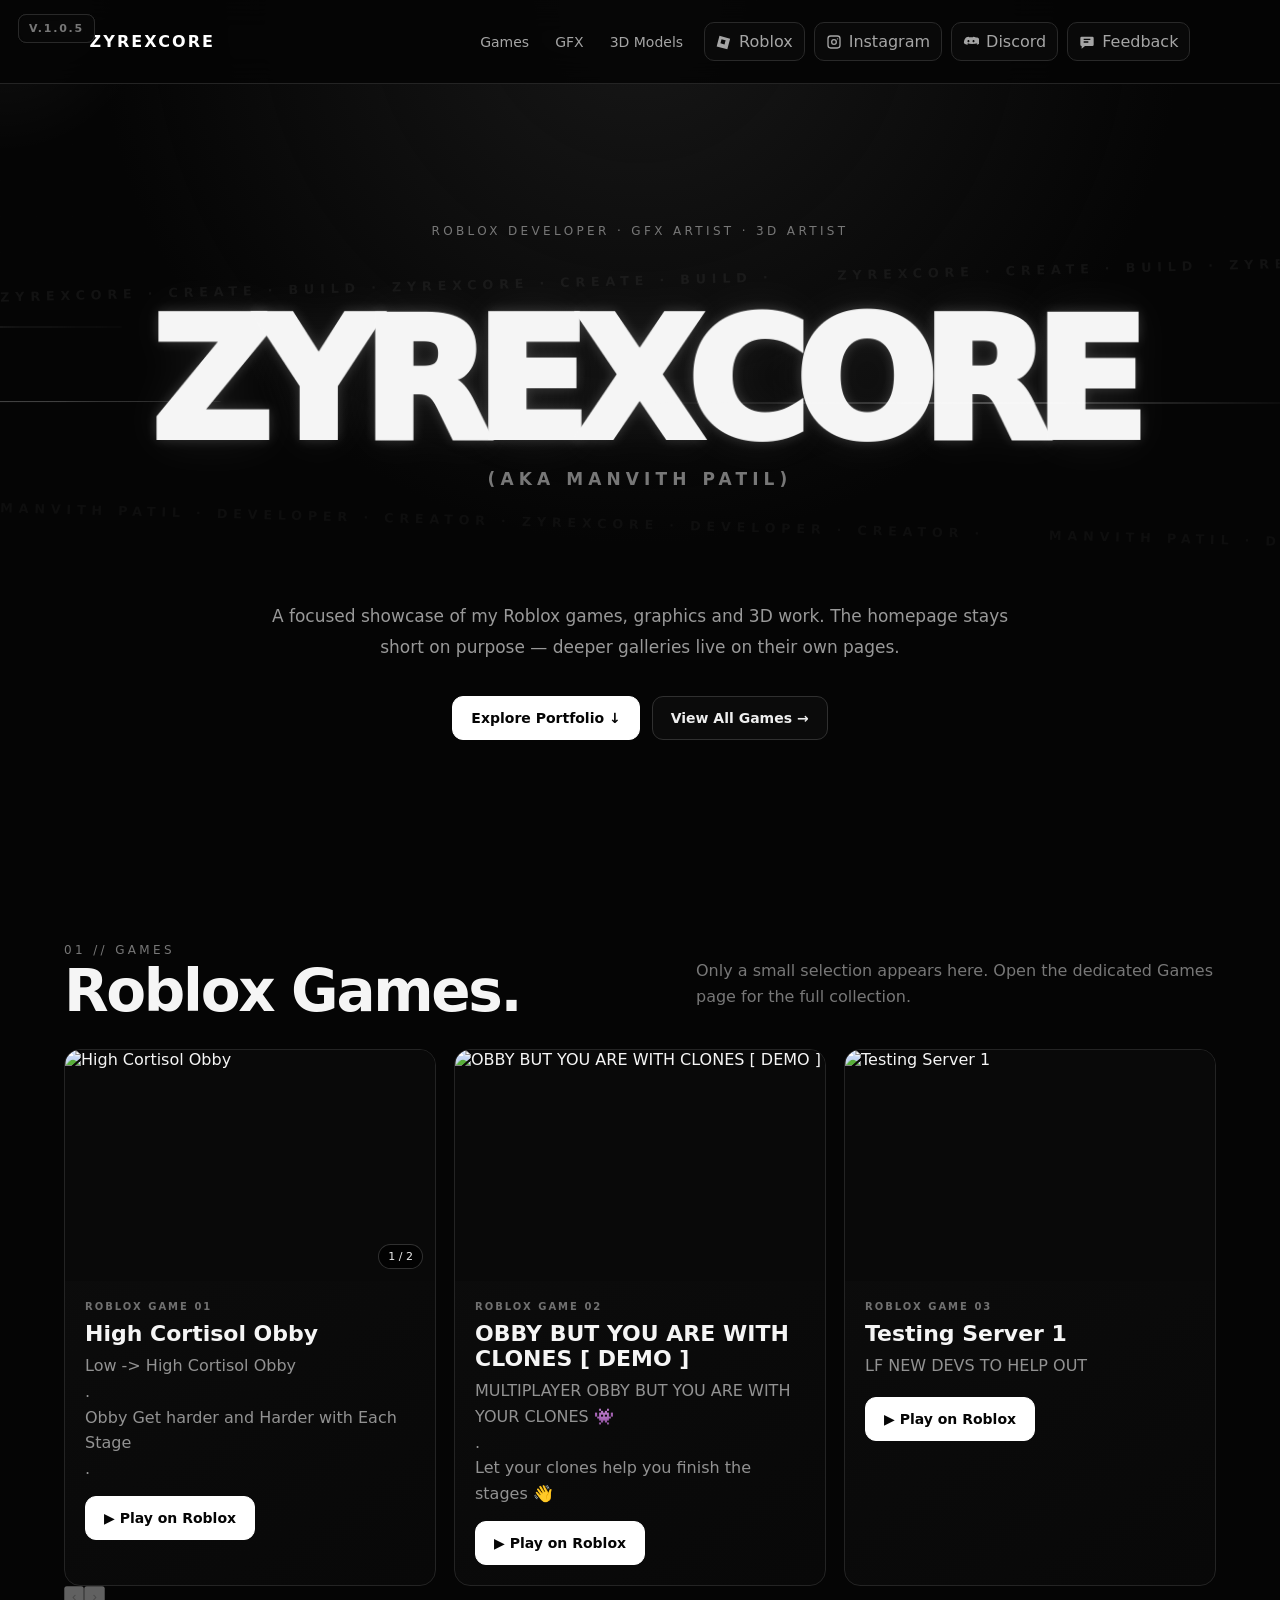
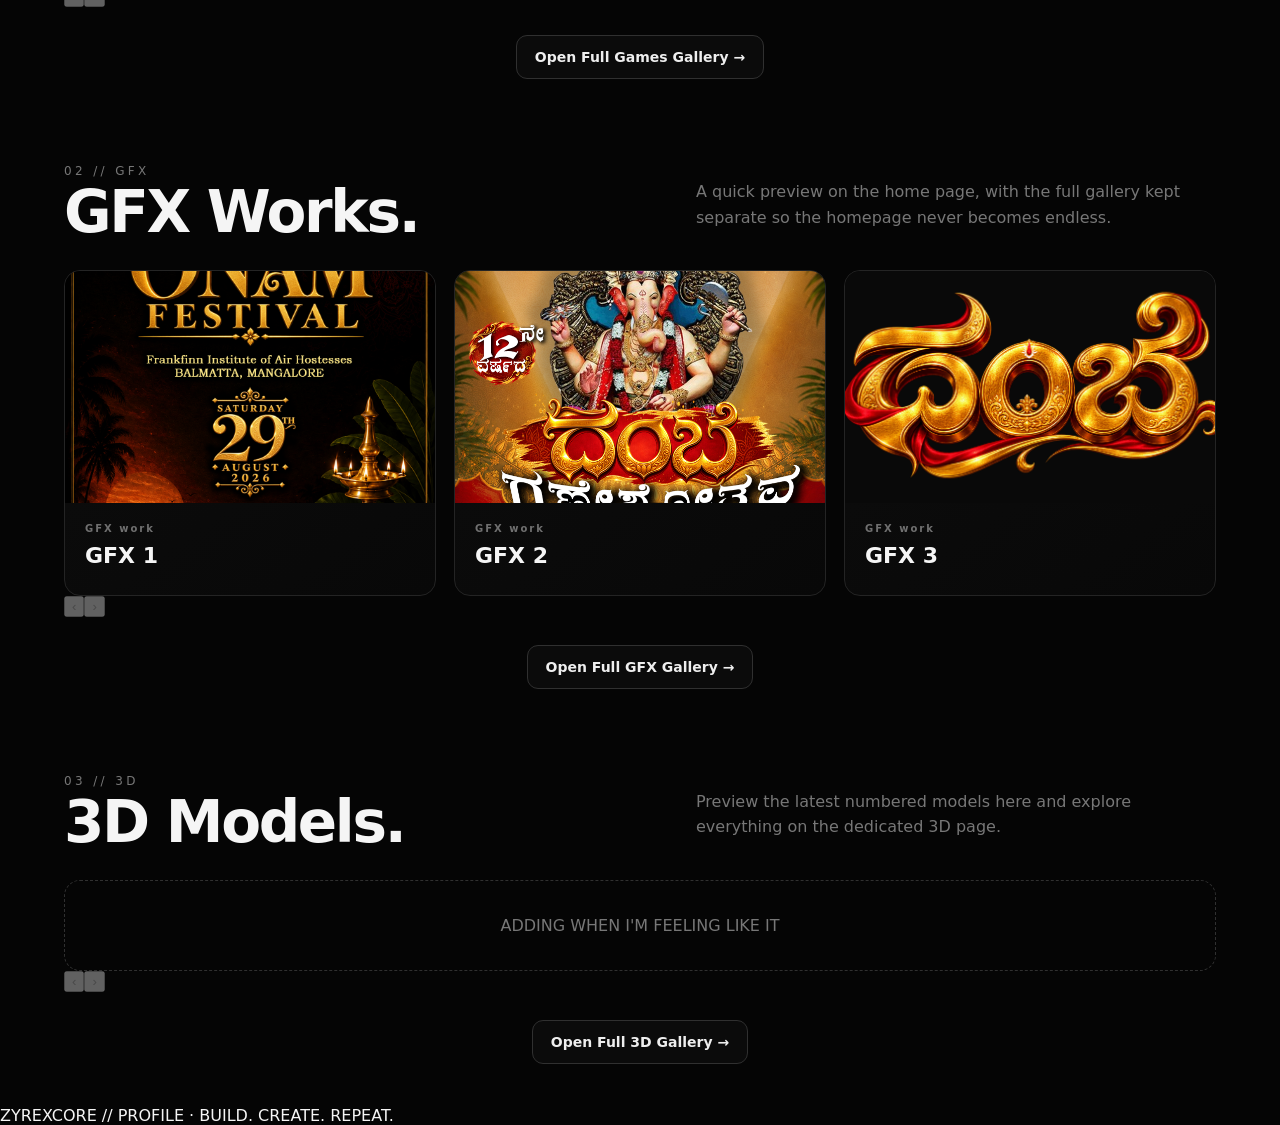
==== commit 81500ae9: "Update homepage to V1.0.5" ====
--- a/index.html
+++ b/index.html
@@ -1,6 +1,6 @@
-<!doctype html><html lang="en"><head><meta charset="utf-8"><meta name="viewport" content="width=device-width,initial-scale=1"><meta name="theme-color" content="#050505"><title>ZyrexCore // Profile</title><link rel="stylesheet" href="styles.css?v=20260908-9"><link rel="stylesheet" href="home-mobile.css?v=20260908-2"><style>
+<!doctype html><html lang="en"><head><meta charset="utf-8"><meta name="viewport" content="width=device-width,initial-scale=1"><meta name="theme-color" content="#050505"><title>ZyrexCore // Profile</title><link rel="stylesheet" href="styles.css?v=20260908-10"><link rel="stylesheet" href="home-mobile.css?v=20260908-3"><style>
 .hero-brand-wrap{position:relative!important;display:inline-block!important;padding:48px 0!important;margin:30px auto!important;max-width:100%;isolation:isolate}.hero-brand{display:flex!important;justify-content:center;white-space:nowrap!important;position:relative!important;font-size:clamp(70px,13vw,175px)!important;line-height:.8!important;letter-spacing:-.09em!important;animation:none!important;text-shadow:0 0 12px rgba(255,255,255,.18),0 0 50px rgba(255,255,255,.08)!important}.hero-letter{display:inline-block!important;animation:zyLetter 2.4s cubic-bezier(.45,.05,.55,.95) infinite;animation-delay:calc(var(--i)*-.11s);will-change:transform,filter,opacity}.hero-letter:nth-child(2n){animation-name:zyLetterB}.hero-letter:nth-child(3n){animation-name:zyLetterC}.hero-brand:before{content:""!important;position:absolute!important;inset:-8px -8%!important;background:linear-gradient(105deg,transparent 25%,transparent 45%,rgba(255,255,255,.95) 50%,transparent 55%,transparent 75%)!important;transform:translateX(-130%)!important;animation:zyFlash 4s cubic-bezier(.4,0,.2,1) infinite!important;z-index:4!important;pointer-events:none}.hero-brand:after{content:"ZYREXCORE  •  ZYREXCORE  •  ZYREXCORE  •  ZYREXCORE"!important;position:absolute!important;top:50%;left:50%;z-index:-1!important;white-space:nowrap!important;color:transparent!important;-webkit-text-stroke:1px rgba(255,255,255,.055)!important;font-size:clamp(24px,4vw,60px)!important;letter-spacing:.25em!important;transform:translate(-50%,-50%) translateX(-55vw)!important;animation:zyGhost 12s linear infinite!important}.hero-brand-wrap:before,.hero-brand-wrap:after{content:""!important;position:absolute!important;left:-50vw!important;right:-50vw!important;height:1px!important;background:linear-gradient(90deg,transparent,rgba(255,255,255,.04),rgba(255,255,255,.8),rgba(255,255,255,.04),transparent)!important;z-index:-1!important;animation:zyLine 3s ease-in-out infinite!important}.hero-brand-wrap:before{top:22%!important}.hero-brand-wrap:after{bottom:22%!important;animation-delay:-1.5s!important}.hero-marquee{position:absolute!important;left:50%!important;width:100vw!important;overflow:hidden!important;white-space:nowrap!important;display:flex!important;z-index:-2!important;pointer-events:none!important;font-size:clamp(8px,1vw,13px)!important;font-weight:900!important;letter-spacing:.45em!important;color:rgba(255,255,255,.055)!important}.hero-marquee span{min-width:max-content!important;padding-right:4rem!important}.hero-marquee-top{top:2%!important;transform:translateX(-50%) rotate(-1.5deg)!important}.hero-marquee-bottom{bottom:2%!important;transform:translateX(-50%) rotate(1.5deg)!important;color:rgba(255,255,255,.04)!important}.hero-marquee-top span{animation:zyMarqueeL 17s linear infinite!important}.hero-marquee-bottom span{animation:zyMarqueeR 21s linear infinite!important}.hero-scan{position:absolute!important;left:50%!important;top:50%!important;width:70%!important;height:2px!important;background:linear-gradient(90deg,transparent,rgba(255,255,255,.8),transparent)!important;animation:zyScan 4.5s ease-in-out infinite!important;opacity:.3!important;pointer-events:none!important;z-index:6!important}@keyframes zyLetter{0%,100%{transform:translateY(9px) rotate(-1deg) scale(.985);opacity:.72;filter:brightness(.9)}50%{transform:translateY(-15px) rotate(1deg) scale(1.025);opacity:1;filter:brightness(1.35)}}@keyframes zyLetterB{0%,100%{transform:translateY(-8px) rotate(1deg) scale(.99);opacity:.76}50%{transform:translateY(14px) rotate(-1deg) scale(1.025);opacity:1;filter:brightness(1.3)}}@keyframes zyLetterC{0%,100%{transform:translateY(5px) rotate(-.7deg);opacity:.8}50%{transform:translateY(-18px) rotate(1.3deg) scale(1.03);opacity:1;filter:brightness(1.3)}}@keyframes zyFlash{0%,10%{transform:translateX(-130%)}45%,58%{transform:translateX(130%)}100%{transform:translateX(130%)}}@keyframes zyGhost{from{transform:translate(-50%,-50%) translateX(-55vw)}to{transform:translate(-50%,-50%) translateX(55vw)}}@keyframes zyMarqueeL{from{transform:translateX(0)}to{transform:translateX(-100%)}}@keyframes zyMarqueeR{from{transform:translateX(-100%)}to{transform:translateX(0)}}@keyframes zyLine{0%,100%{opacity:.12;transform:scaleX(.12)}50%{opacity:1;transform:scaleX(1)}}@keyframes zyScan{0%,100%{transform:translate(-50%,-50%) translateY(-115px);opacity:0}35%{opacity:.6}50%{transform:translate(-50%,-50%) translateY(115px);opacity:.15}65%{opacity:.6}}@media(max-width:600px){.hero-brand{font-size:clamp(52px,17vw,90px)!important}.hero-brand-wrap{padding:36px 0!important}.hero-marquee{font-size:7px!important}.hero-scan{width:90%!important}}@media(prefers-reduced-motion:reduce){.hero-letter,.hero-brand:before,.hero-brand:after,.hero-brand-wrap:before,.hero-brand-wrap:after,.hero-marquee span,.hero-scan{animation:none!important}}
-</style></head><body><div class="version-badge">V.1.0.3</div><main><section class="hero"><div class="hero-inner"><div class="eyebrow">ROBLOX DEVELOPER · GFX ARTIST · 3D ARTIST</div><div class="hero-brand-wrap"><h1 class="hero-brand" aria-label="ZYREXCORE"><span>Z</span><span>Y</span><span>R</span><span>E</span><span>X</span><span>C</span><span>O</span><span>R</span><span>E</span></h1><div class="hero-alias">(AKA MANVITH PATIL)</div></div><p>A focused showcase of my Roblox games, graphics and 3D work. The homepage stays short on purpose — deeper galleries live on their own pages.</p><div class="actions"><a class="btn primary" href="#games">Explore Portfolio ↓</a><a class="btn" href="games.html">View All Games →</a></div></div></section><section class="wrap" id="games"><div class="section-head"><div><div class="eyebrow">01 // GAMES</div><h2>Roblox Games.</h2></div><p>Only a small selection appears here. Open the dedicated Games page for the full collection.</p></div><div class="grid" id="gamesGrid"></div><div class="actions" style="margin-top:28px"><a class="btn" href="games.html">Open Full Games Gallery →</a></div></section><section class="wrap"><div class="section-head"><div><div class="eyebrow">02 // GFX</div><h2>GFX Works.</h2></div><p>A quick preview on the home page, with the full gallery kept separate so the homepage never becomes endless.</p></div><div class="grid" id="gfxGrid"></div><div class="actions" style="margin-top:28px"><a class="btn" href="gfx.html">Open Full GFX Gallery →</a></div></section><section class="wrap"><div class="section-head"><div><div class="eyebrow">03 // 3D</div><h2>3D Models.</h2></div><p>Preview the latest numbered models here and explore everything on the dedicated 3D page.</p></div><div class="grid" id="modelsGrid"></div><div class="actions" style="margin-top:28px"><a class="btn" href="models.html">Open Full 3D Gallery →</a></div></section></main><footer class="footer">ZYREXCORE // PROFILE · BUILD. CREATE. REPEAT.</footer><script src="portfolio.js?v=20260908-11"></script><script>
+</style></head><body><div class="version-badge">V.1.0.5</div><main><section class="hero"><div class="hero-inner"><div class="eyebrow">ROBLOX DEVELOPER · GFX ARTIST · 3D ARTIST</div><div class="hero-brand-wrap"><h1 class="hero-brand" aria-label="ZYREXCORE"><span>Z</span><span>Y</span><span>R</span><span>E</span><span>X</span><span>C</span><span>O</span><span>R</span><span>E</span></h1><div class="hero-alias">(AKA MANVITH PATIL)</div></div><p>A focused showcase of my Roblox games, graphics and 3D work. The homepage stays short on purpose — deeper galleries live on their own pages.</p><div class="actions"><a class="btn primary" href="#games">Explore Portfolio ↓</a><a class="btn" href="games.html">View All Games →</a></div></div></section><section class="wrap" id="games"><div class="section-head"><div><div class="eyebrow">01 // GAMES</div><h2>Roblox Games.</h2></div><p>Only a small selection appears here. Open the dedicated Games page for the full collection.</p></div><div class="grid" id="gamesGrid"></div><div class="actions" style="margin-top:28px"><a class="btn" href="games.html">Open Full Games Gallery →</a></div></section><section class="wrap"><div class="section-head"><div><div class="eyebrow">02 // GFX</div><h2>GFX Works.</h2></div><p>A quick preview on the home page, with the full gallery kept separate so the homepage never becomes endless.</p></div><div class="grid" id="gfxGrid"></div><div class="actions" style="margin-top:28px"><a class="btn" href="gfx.html">Open Full GFX Gallery →</a></div></section><section class="wrap"><div class="section-head"><div><div class="eyebrow">03 // 3D</div><h2>3D Models.</h2></div><p>Preview the latest numbered models here and explore everything on the dedicated 3D page.</p></div><div class="grid" id="modelsGrid"></div><div class="actions" style="margin-top:28px"><a class="btn" href="models.html">Open Full 3D Gallery →</a></div></section></main><footer class="footer">ZYREXCORE // PROFILE · BUILD. CREATE. REPEAT.</footer><script src="portfolio.js?v=20260908-12"></script><script>
 function wireHomePreviewLinks(){
   const sections=[['gamesGrid','games.html'],['gfxGrid','gfx.html'],['modelsGrid','models.html']];
   sections.forEach(([id,url])=>{
@@ -13,7 +13,7 @@
   });
 }
 bootChrome();
-document.querySelectorAll('.version-badge').forEach(el=>el.textContent='V.1.0.3');
+document.querySelectorAll('.version-badge').forEach(el=>el.textContent='V.1.0.5');
 renderGames('gamesGrid',3).then(wireHomePreviewLinks);
 renderAssets('gfx','gfxGrid','GFX work').then(()=>{const b=document.getElementById('gfxGrid');[...b.children].slice(3).forEach(x=>x.remove());wireHomePreviewLinks()});
 renderAssets('model','modelsGrid','3D models').then(()=>{const b=document.getElementById('modelsGrid');[...b.children].slice(3).forEach(x=>x.remove());wireHomePreviewLinks()});
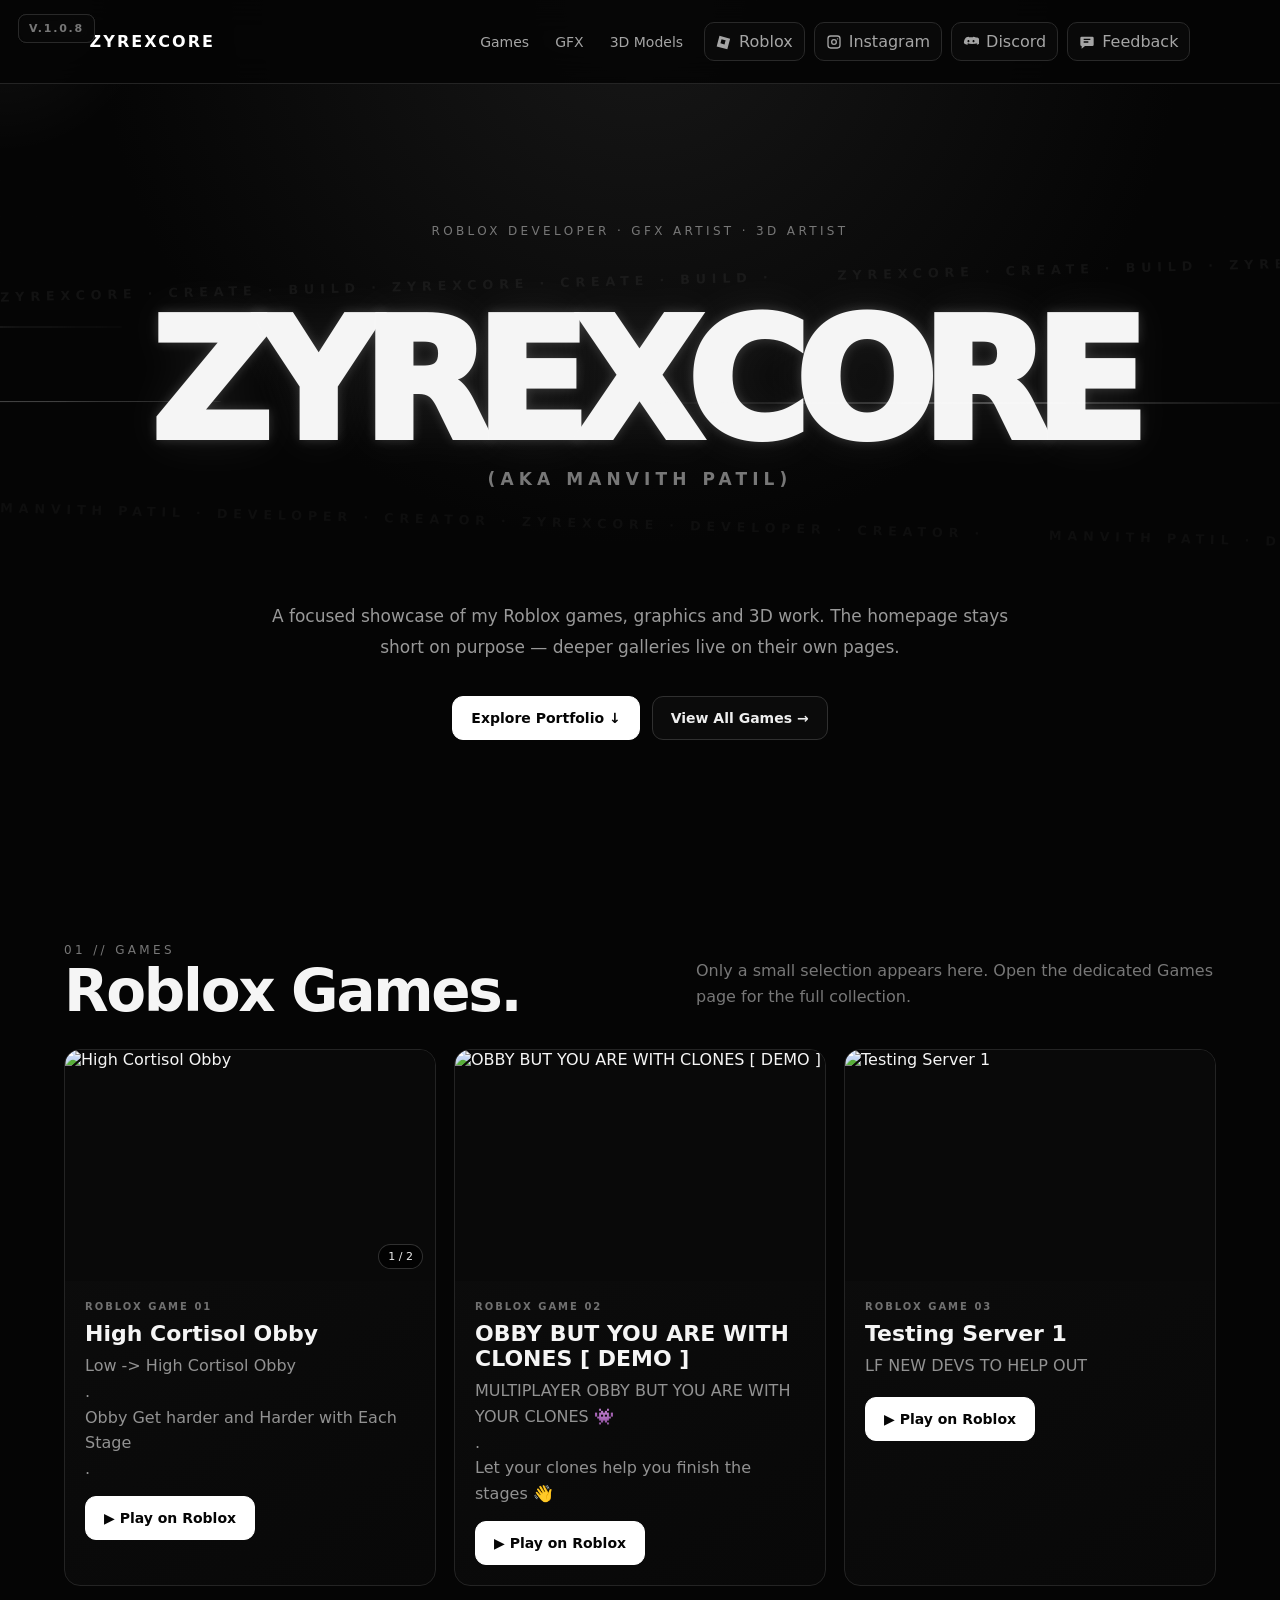
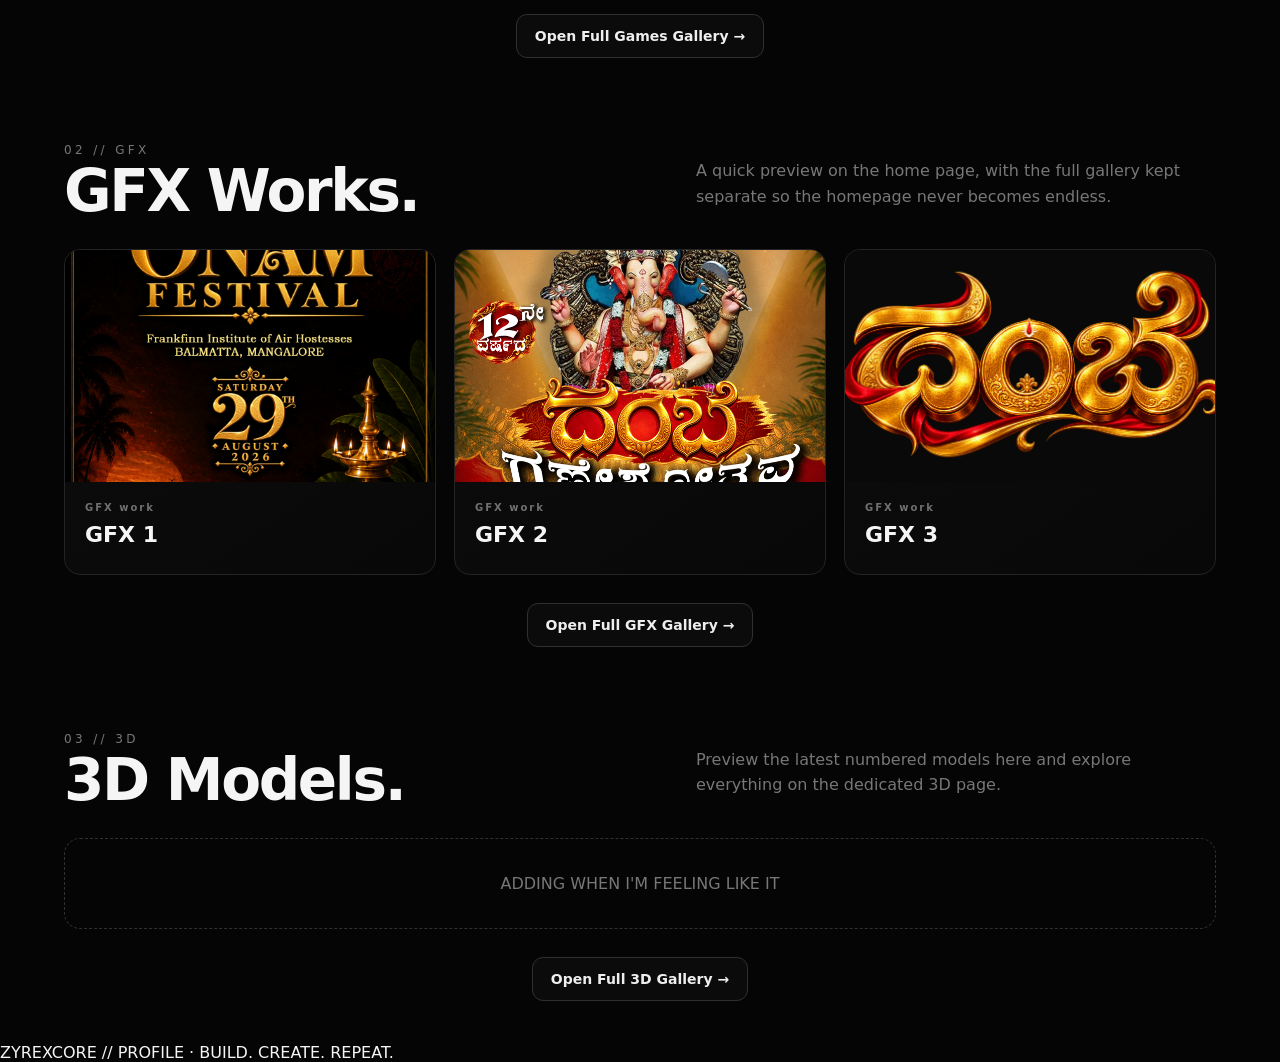
==== commit 803e9ebb: "Fix mobile preview row and navigation, bump version" ====
--- a/index.html
+++ b/index.html
@@ -1,6 +1,6 @@
-<!doctype html><html lang="en"><head><meta charset="utf-8"><meta name="viewport" content="width=device-width,initial-scale=1"><meta name="theme-color" content="#050505"><title>ZyrexCore // Profile</title><link rel="stylesheet" href="styles.css?v=20260908-10"><link rel="stylesheet" href="home-mobile.css?v=20260908-3"><style>
+<!doctype html><html lang="en"><head><meta charset="utf-8"><meta name="viewport" content="width=device-width,initial-scale=1"><meta name="theme-color" content="#050505"><title>ZyrexCore // Profile</title><link rel="stylesheet" href="styles.css?v=20260908-11"><link rel="stylesheet" href="home-mobile.css?v=20260908-4"><style>
 .hero-brand-wrap{position:relative!important;display:inline-block!important;padding:48px 0!important;margin:30px auto!important;max-width:100%;isolation:isolate}.hero-brand{display:flex!important;justify-content:center;white-space:nowrap!important;position:relative!important;font-size:clamp(70px,13vw,175px)!important;line-height:.8!important;letter-spacing:-.09em!important;animation:none!important;text-shadow:0 0 12px rgba(255,255,255,.18),0 0 50px rgba(255,255,255,.08)!important}.hero-letter{display:inline-block!important;animation:zyLetter 2.4s cubic-bezier(.45,.05,.55,.95) infinite;animation-delay:calc(var(--i)*-.11s);will-change:transform,filter,opacity}.hero-letter:nth-child(2n){animation-name:zyLetterB}.hero-letter:nth-child(3n){animation-name:zyLetterC}.hero-brand:before{content:""!important;position:absolute!important;inset:-8px -8%!important;background:linear-gradient(105deg,transparent 25%,transparent 45%,rgba(255,255,255,.95) 50%,transparent 55%,transparent 75%)!important;transform:translateX(-130%)!important;animation:zyFlash 4s cubic-bezier(.4,0,.2,1) infinite!important;z-index:4!important;pointer-events:none}.hero-brand:after{content:"ZYREXCORE  •  ZYREXCORE  •  ZYREXCORE  •  ZYREXCORE"!important;position:absolute!important;top:50%;left:50%;z-index:-1!important;white-space:nowrap!important;color:transparent!important;-webkit-text-stroke:1px rgba(255,255,255,.055)!important;font-size:clamp(24px,4vw,60px)!important;letter-spacing:.25em!important;transform:translate(-50%,-50%) translateX(-55vw)!important;animation:zyGhost 12s linear infinite!important}.hero-brand-wrap:before,.hero-brand-wrap:after{content:""!important;position:absolute!important;left:-50vw!important;right:-50vw!important;height:1px!important;background:linear-gradient(90deg,transparent,rgba(255,255,255,.04),rgba(255,255,255,.8),rgba(255,255,255,.04),transparent)!important;z-index:-1!important;animation:zyLine 3s ease-in-out infinite!important}.hero-brand-wrap:before{top:22%!important}.hero-brand-wrap:after{bottom:22%!important;animation-delay:-1.5s!important}.hero-marquee{position:absolute!important;left:50%!important;width:100vw!important;overflow:hidden!important;white-space:nowrap!important;display:flex!important;z-index:-2!important;pointer-events:none!important;font-size:clamp(8px,1vw,13px)!important;font-weight:900!important;letter-spacing:.45em!important;color:rgba(255,255,255,.055)!important}.hero-marquee span{min-width:max-content!important;padding-right:4rem!important}.hero-marquee-top{top:2%!important;transform:translateX(-50%) rotate(-1.5deg)!important}.hero-marquee-bottom{bottom:2%!important;transform:translateX(-50%) rotate(1.5deg)!important;color:rgba(255,255,255,.04)!important}.hero-marquee-top span{animation:zyMarqueeL 17s linear infinite!important}.hero-marquee-bottom span{animation:zyMarqueeR 21s linear infinite!important}.hero-scan{position:absolute!important;left:50%!important;top:50%!important;width:70%!important;height:2px!important;background:linear-gradient(90deg,transparent,rgba(255,255,255,.8),transparent)!important;animation:zyScan 4.5s ease-in-out infinite!important;opacity:.3!important;pointer-events:none!important;z-index:6!important}@keyframes zyLetter{0%,100%{transform:translateY(9px) rotate(-1deg) scale(.985);opacity:.72;filter:brightness(.9)}50%{transform:translateY(-15px) rotate(1deg) scale(1.025);opacity:1;filter:brightness(1.35)}}@keyframes zyLetterB{0%,100%{transform:translateY(-8px) rotate(1deg) scale(.99);opacity:.76}50%{transform:translateY(14px) rotate(-1deg) scale(1.025);opacity:1;filter:brightness(1.3)}}@keyframes zyLetterC{0%,100%{transform:translateY(5px) rotate(-.7deg);opacity:.8}50%{transform:translateY(-18px) rotate(1.3deg) scale(1.03);opacity:1;filter:brightness(1.3)}}@keyframes zyFlash{0%,10%{transform:translateX(-130%)}45%,58%{transform:translateX(130%)}100%{transform:translateX(130%)}}@keyframes zyGhost{from{transform:translate(-50%,-50%) translateX(-55vw)}to{transform:translate(-50%,-50%) translateX(55vw)}}@keyframes zyMarqueeL{from{transform:translateX(0)}to{transform:translateX(-100%)}}@keyframes zyMarqueeR{from{transform:translateX(-100%)}to{transform:translateX(0)}}@keyframes zyLine{0%,100%{opacity:.12;transform:scaleX(.12)}50%{opacity:1;transform:scaleX(1)}}@keyframes zyScan{0%,100%{transform:translate(-50%,-50%) translateY(-115px);opacity:0}35%{opacity:.6}50%{transform:translate(-50%,-50%) translateY(115px);opacity:.15}65%{opacity:.6}}@media(max-width:600px){.hero-brand{font-size:clamp(52px,17vw,90px)!important}.hero-brand-wrap{padding:36px 0!important}.hero-marquee{font-size:7px!important}.hero-scan{width:90%!important}}@media(prefers-reduced-motion:reduce){.hero-letter,.hero-brand:before,.hero-brand:after,.hero-brand-wrap:before,.hero-brand-wrap:after,.hero-marquee span,.hero-scan{animation:none!important}}
-</style></head><body><div class="version-badge">V.1.0.5</div><main><section class="hero"><div class="hero-inner"><div class="eyebrow">ROBLOX DEVELOPER · GFX ARTIST · 3D ARTIST</div><div class="hero-brand-wrap"><h1 class="hero-brand" aria-label="ZYREXCORE"><span>Z</span><span>Y</span><span>R</span><span>E</span><span>X</span><span>C</span><span>O</span><span>R</span><span>E</span></h1><div class="hero-alias">(AKA MANVITH PATIL)</div></div><p>A focused showcase of my Roblox games, graphics and 3D work. The homepage stays short on purpose — deeper galleries live on their own pages.</p><div class="actions"><a class="btn primary" href="#games">Explore Portfolio ↓</a><a class="btn" href="games.html">View All Games →</a></div></div></section><section class="wrap" id="games"><div class="section-head"><div><div class="eyebrow">01 // GAMES</div><h2>Roblox Games.</h2></div><p>Only a small selection appears here. Open the dedicated Games page for the full collection.</p></div><div class="grid" id="gamesGrid"></div><div class="actions" style="margin-top:28px"><a class="btn" href="games.html">Open Full Games Gallery →</a></div></section><section class="wrap"><div class="section-head"><div><div class="eyebrow">02 // GFX</div><h2>GFX Works.</h2></div><p>A quick preview on the home page, with the full gallery kept separate so the homepage never becomes endless.</p></div><div class="grid" id="gfxGrid"></div><div class="actions" style="margin-top:28px"><a class="btn" href="gfx.html">Open Full GFX Gallery →</a></div></section><section class="wrap"><div class="section-head"><div><div class="eyebrow">03 // 3D</div><h2>3D Models.</h2></div><p>Preview the latest numbered models here and explore everything on the dedicated 3D page.</p></div><div class="grid" id="modelsGrid"></div><div class="actions" style="margin-top:28px"><a class="btn" href="models.html">Open Full 3D Gallery →</a></div></section></main><footer class="footer">ZYREXCORE // PROFILE · BUILD. CREATE. REPEAT.</footer><script src="portfolio.js?v=20260908-12"></script><script>
+</style></head><body><div class="version-badge">V.1.0.8</div><main><section class="hero"><div class="hero-inner"><div class="eyebrow">ROBLOX DEVELOPER · GFX ARTIST · 3D ARTIST</div><div class="hero-brand-wrap"><h1 class="hero-brand" aria-label="ZYREXCORE"><span>Z</span><span>Y</span><span>R</span><span>E</span><span>X</span><span>C</span><span>O</span><span>R</span><span>E</span></h1><div class="hero-alias">(AKA MANVITH PATIL)</div></div><p>A focused showcase of my Roblox games, graphics and 3D work. The homepage stays short on purpose — deeper galleries live on their own pages.</p><div class="actions"><a class="btn primary" href="#games">Explore Portfolio ↓</a><a class="btn" href="games.html">View All Games →</a></div></div></section><section class="wrap" id="games"><div class="section-head"><div><div class="eyebrow">01 // GAMES</div><h2>Roblox Games.</h2></div><p>Only a small selection appears here. Open the dedicated Games page for the full collection.</p></div><div class="grid" id="gamesGrid"></div><div class="actions" style="margin-top:28px"><a class="btn" href="games.html">Open Full Games Gallery →</a></div></section><section class="wrap"><div class="section-head"><div><div class="eyebrow">02 // GFX</div><h2>GFX Works.</h2></div><p>A quick preview on the home page, with the full gallery kept separate so the homepage never becomes endless.</p></div><div class="grid" id="gfxGrid"></div><div class="actions" style="margin-top:28px"><a class="btn" href="gfx.html">Open Full GFX Gallery →</a></div></section><section class="wrap"><div class="section-head"><div><div class="eyebrow">03 // 3D</div><h2>3D Models.</h2></div><p>Preview the latest numbered models here and explore everything on the dedicated 3D page.</p></div><div class="grid" id="modelsGrid"></div><div class="actions" style="margin-top:28px"><a class="btn" href="models.html">Open Full 3D Gallery →</a></div></section></main><footer class="footer">ZYREXCORE // PROFILE · BUILD. CREATE. REPEAT.</footer><script src="portfolio.js?v=20260908-13"></script><script src="mobile-preview.js?v=20260908-1"></script><script>
 function wireHomePreviewLinks(){
   const sections=[['gamesGrid','games.html'],['gfxGrid','gfx.html'],['modelsGrid','models.html']];
   sections.forEach(([id,url])=>{
@@ -13,8 +13,8 @@
   });
 }
 bootChrome();
-document.querySelectorAll('.version-badge').forEach(el=>el.textContent='V.1.0.5');
-renderGames('gamesGrid',3).then(wireHomePreviewLinks);
+document.querySelectorAll('.version-badge').forEach(el=>el.textContent='V.1.0.8');
+renderGames('gamesGrid',3).then(()=>{wireHomePreviewLinks();document.querySelectorAll('.preview-scroll-wrap').forEach(w=>{const g=w.querySelector('.grid');if(g)g.style.transform='translate3d(0,0,0)'})});
 renderAssets('gfx','gfxGrid','GFX work').then(()=>{const b=document.getElementById('gfxGrid');[...b.children].slice(3).forEach(x=>x.remove());wireHomePreviewLinks()});
 renderAssets('model','modelsGrid','3D models').then(()=>{const b=document.getElementById('modelsGrid');[...b.children].slice(3).forEach(x=>x.remove());wireHomePreviewLinks()});
 </script></body></html>
--- a/styles.css
+++ b/styles.css
@@ -1 +1 @@
-:root{--bg:#050505;--panel:#0c0c0c;--panel2:#101010;--line:#242424;--text:#f5f5f5;--muted:#8f8f8f;--soft:#cfcfcf}*{box-sizing:border-box}html{scroll-behavior:smooth}body{margin:0;background:radial-gradient(circle at 50% 0,#171717 0,transparent 34rem),#050505;color:var(--text);font-family:Inter,ui-sans-serif,system-ui,-apple-system,BlinkMacSystemFont,"Segoe UI",sans-serif;overflow-x:hidden}body.modal-open{overflow:hidden}body:before{content:"";position:fixed;inset:0;pointer-events:none;opacity:.18;background-image:linear-gradient(rgba(255,255,255,.035) 1px,transparent 1px),linear-gradient(90deg,rgba(255,255,255,.035) 1px,transparent 1px);background-size:36px 36px;mask-image:linear-gradient(to bottom,#000,transparent 75%);z-index:-2}.version-badge{position:fixed;top:14px;left:18px;z-index:100;color:#777;font-size:11px;font-weight:800;letter-spacing:.16em;padding:7px 10px;border:1px solid #292929;border-radius:8px;background:rgba(7,7,7,.78);backdrop-filter:blur(10px);pointer-events:none;user-select:none}.cursor-light{position:fixed;width:320px;height:320px;border-radius:50%;pointer-events:none;z-index:0;background:radial-gradient(circle,rgba(255,255,255,.055),transparent 68%);transform:translate(-50%,-50%);mix-blend-mode:screen}.nav{position:sticky;top:0;z-index:20;height:84px;border-bottom:1px solid var(--line);background:rgba(5,5,5,.9);backdrop-filter:blur(16px);display:flex;align-items:center;justify-content:space-between;padding:0 clamp(22px,7vw,120px)}.brand{font-weight:900;letter-spacing:.13em;text-decoration:none;color:#fff}.brand span{color:#777}.nav-right,.socials{display:flex;align-items:center;gap:9px}.nav-links{display:flex;gap:26px;margin-right:12px}.nav-links a,.social-btn{color:#a5a5a5;text-decoration:none;font-size:14px;transition:.2s}.nav-links a:hover,.nav-links a.active,.social-btn:hover{color:#fff}.social-btn{display:inline-flex;align-items:center;gap:7px;border:1px solid #292929;border-radius:10px;padding:9px 11px;background:#090909;cursor:pointer;font:inherit}.social-btn svg{width:16px;height:16px;fill:currentColor}.feedback-btn:hover{border-color:#666}.hero{min-height:calc(100vh - 84px);display:grid;place-items:center;text-align:center;padding:70px 20px 90px;position:relative}.hero-inner{max-width:1200px}.eyebrow{font-size:12px;letter-spacing:.28em;color:#777;text-transform:uppercase}.hero-brand-wrap{position:relative;margin:42px auto 34px;display:inline-block;isolation:isolate}.hero-brand-wrap:before,.hero-brand-wrap:after{content:"";position:absolute;top:50%;left:50%;width:125%;height:125%;border:1px solid rgba(255,255,255,.08);border-radius:50%;transform:translate(-50%,-50%) rotate(0deg);pointer-events:none;z-index:-1}.hero-brand-wrap:before{border-left-color:rgba(255,255,255,.38);border-right-color:transparent;animation:heroRing 7s linear infinite}.hero-brand-wrap:after{width:145%;height:145%;border-top-color:rgba(255,255,255,.3);border-bottom-color:transparent;animation:heroRingReverse 11s linear infinite}.hero-brand{position:relative;margin:0;font-size:clamp(70px,13vw,170px);line-height:.82;font-weight:950;letter-spacing:-.075em;color:#f5f5f5;text-shadow:0 0 10px rgba(255,255,255,.22),0 0 32px rgba(255,255,255,.1);animation:heroPulse 3.8s ease-in-out infinite}.hero-brand:before,.hero-brand:after{content:attr(data-text);position:absolute;inset:0;pointer-events:none;opacity:0}.hero-brand:before{color:#fff;clip-path:inset(15% 0 62% 0);animation:heroGlitch 5.5s steps(1,end) infinite}.hero-brand:after{color:#888;clip-path:inset(64% 0 15% 0);animation:heroGlitch 5.5s steps(1,end) infinite reverse}.hero-alias{margin-top:20px;font-size:clamp(12px,1.5vw,17px);font-weight:800;letter-spacing:.3em;color:#777;animation:aliasPulse 3.8s ease-in-out infinite}.hero p{max-width:760px;margin:34px auto 0;color:#999;font-size:17px;line-height:1.8}.actions{display:flex;justify-content:center;gap:12px;margin-top:34px;flex-wrap:wrap}.btn{display:inline-flex;align-items:center;justify-content:center;gap:8px;padding:13px 18px;border-radius:11px;border:1px solid #303030;background:#0b0b0b;color:#eee;text-decoration:none;font-weight:700;font-size:14px;transition:.2s;cursor:pointer}.btn:hover{border-color:#666;transform:translateY(-2px)}.btn.primary{background:#fff;color:#050505;border-color:#fff}.btn:disabled{opacity:.55;cursor:wait;transform:none}.wrap{max-width:1200px;margin:auto;padding:42px 24px}.section-head{display:flex;align-items:end;justify-content:space-between;gap:24px;margin-bottom:24px}.section-head h2{font-size:clamp(32px,5vw,58px);margin:0;letter-spacing:-.04em}.section-head p{color:#777;max-width:520px;line-height:1.6}.grid{display:grid;grid-template-columns:repeat(3,minmax(0,1fr));gap:18px}.card{border:1px solid var(--line);border-radius:16px;overflow:hidden;background:linear-gradient(145deg,#0d0d0d,#080808);transition:.25s;min-width:0}.card:hover{transform:translateY(-5px);border-color:#4b4b4b}.media{aspect-ratio:16/10;background:#090909;overflow:hidden}.media img{width:100%;height:100%;display:block;object-fit:cover;transition:.35s}.card:hover .media img{transform:scale(1.025)}.game-media{position:relative}.game-carousel{position:relative;width:100%;height:100%}.game-carousel .game-slide{width:100%;height:100%;object-fit:cover;display:block}.slide-btn{position:absolute;top:50%;transform:translateY(-50%);width:38px;height:38px;border:1px solid rgba(255,255,255,.3);border-radius:50%;background:rgba(0,0,0,.62);color:#fff;font-size:28px;line-height:1;cursor:pointer;display:grid;place-items:center;opacity:.75;transition:.2s}.slide-btn:hover{opacity:1;background:rgba(0,0,0,.82)}.slide-btn.prev{left:12px}.slide-btn.next{right:12px}.slide-count{position:absolute;right:12px;bottom:12px;background:rgba(0,0,0,.7);border:1px solid rgba(255,255,255,.18);padding:5px 9px;border-radius:99px;font-size:11px;color:#eee}.game-placeholder{height:100%;display:grid;place-items:center;align-content:center;gap:7px;background:radial-gradient(circle,#181818,#080808);color:#777;letter-spacing:.18em;font-weight:900}.game-placeholder small{font-size:9px;letter-spacing:.16em;color:#555}.card-body{padding:20px}.kicker{font-size:10px;letter-spacing:.2em;color:#707070;font-weight:800}.card h3{margin:9px 0 7px;font-size:22px}.card p{color:#929292;line-height:1.6;margin:0}.game-description{white-space:pre-line;max-height:7.8em;overflow:hidden}.card-actions{margin-top:18px}.empty{padding:35px;border:1px dashed #303030;border-radius:16px;color:#777;text-align:center;grid-column:1/-1}.page-hero{padding:100px 24px 55px;max-width:1200px;margin:auto}.page-hero h1{font-size:clamp(48px,8vw,92px);margin:0 0 15px;letter-spacing:-.06em}.page-hero p{max-width:700px;color:#888;line-height:1.7}.lightbox{position:fixed;inset:0;background:rgba(0,0,0,.92);z-index:50;display:none;place-items:center;padding:25px}.lightbox.open{display:grid}.lightbox img{max-width:94vw;max-height:90vh;object-fit:contain;border-radius:10px}.close{position:fixed;right:25px;top:20px;border:1px solid #444;background:#111;color:#fff;border-radius:9px;padding:10px 13px;cursor:pointer}.feedback-overlay{position:fixed;inset:0;z-index:60;display:none;place-items:center;padding:22px;background:rgba(0,0,0,.82);backdrop-filter:blur(10px)}.feedback-overlay.open{display:grid}.feedback-modal{position:relative;width:min(620px,100%);max-height:92vh;overflow:auto;border:1px solid #303030;border-radius:20px;background:linear-gradient(145deg,#111,#080808);padding:34px;box-shadow:0 25px 90px rgba(0,0,0,.6)}.feedback-modal h2{margin:10px 0 6px;font-size:clamp(30px,5vw,44px);letter-spacing:-.04em}.feedback-subtitle{margin:0 0 26px;color:#777}.feedback-close{position:absolute;right:18px;top:16px;width:38px;height:38px;border:1px solid #303030;border-radius:10px;background:#0b0b0b;color:#fff;font-size:25px;cursor:pointer}.feedback-modal label{display:block;margin:0 0 18px;color:#ddd;font-size:13px;font-weight:700}.feedback-modal label span{color:#666;font-weight:500}.feedback-modal input,.feedback-modal textarea{display:block;width:100%;margin-top:8px;border:1px solid #303030;border-radius:11px;background:#080808;color:#fff;padding:13px 14px;outline:none;font:inherit;resize:vertical}.feedback-modal input:focus,.feedback-modal textarea:focus{border-color:#777;box-shadow:0 0 0 3px rgba(255,255,255,.04)}.feedback-modal textarea{min-height:160px}.feedback-trap{position:absolute!important;left:-9999px!important;width:1px!important;height:1px!important;opacity:0!important}.feedback-status{min-height:0;height:0;margin:0;overflow:hidden}.feedback-actions{display:flex;justify-content:flex-end;gap:10px;margin-top:8px}.feedback-toast{position:fixed;left:50%;top:50%;z-index:100;transform:translate(-50%,-42%) scale(.92);width:min(460px,calc(100vw - 32px));padding:18px 20px;border:1px solid #3a3a3a;border-radius:16px;background:rgba(12,12,12,.97);box-shadow:0 22px 80px rgba(0,0,0,.68),0 0 0 100vmax rgba(0,0,0,.28);color:#eee;font-size:14px;font-weight:700;text-align:center;opacity:0;pointer-events:none;transition:opacity .22s ease,transform .22s ease;backdrop-filter:blur(14px)}.feedback-toast.show{opacity:1;transform:translate(-50%,-50%) scale(1)}.feedback-toast.success{border-color:#777}.feedback-toast.error{border-color:#555}.feedback-toast.info{border-color:#444}@keyframes heroPulse{0%,100%{transform:scale(1);filter:brightness(1)}50%{transform:scale(1.018);filter:brightness(1.18)}}@keyframes aliasPulse{0%,100%{opacity:.62;letter-spacing:.3em}50%{opacity:1;letter-spacing:.34em}}@keyframes heroRing{to{transform:translate(-50%,-50%) rotate(360deg)}}@keyframes heroRingReverse{to{transform:translate(-50%,-50%) rotate(-360deg)}}@keyframes heroGlitch{0%,86%,100%{opacity:0;transform:translate(0)}88%{opacity:.7;transform:translate(-5px,1px)}90%{opacity:0;transform:translate(4px,-1px)}92%{opacity:.5;transform:translate(2px,0)}94%{opacity:0}}@media(prefers-reduced-motion:reduce){.hero-brand,.hero-alias,.hero-brand-wrap:before,.hero-brand-wrap:after,.hero-brand:before,.hero-brand:after{animation:none}}@media(max-width:900px){.nav{padding:0 18px}.nav-links{display:none}.grid{grid-template-columns:repeat(2,minmax(0,1fr))}.social-btn span{display:none}.social-btn{padding:9px}}@media(max-width:600px){.grid{grid-template-columns:1fr}.hero-brand{font-size:clamp(54px,17vw,88px)}.hero{padding-top:40px}.hero-brand-wrap{margin-top:34px;margin-bottom:28px}.hero-alias{font-size:10px;letter-spacing:.2em}.hero p{font-size:15px}.page-hero{padding-top:70px}.socials{gap:5px}.brand{font-size:13px}.feedback-modal{padding:28px 20px}.feedback-actions{flex-direction:column-reverse}.feedback-actions .btn{width:100%}.feedback-toast{font-size:13px}.version-badge{top:10px;left:10px;font-size:10px;padding:6px 8px}.preview-scroll-wrap{position:relative;width:100%;min-width:0}.preview-scroll-wrap .grid{display:flex;gap:0;overflow-x:auto;overflow-y:hidden;scroll-snap-type:x mandatory;scroll-behavior:smooth;scrollbar-width:none;-webkit-overflow-scrolling:touch;padding:0}.preview-scroll-wrap .grid::-webkit-scrollbar{display:none}.preview-scroll-wrap .grid>.card{flex:0 0 100%;width:100%;max-width:none;scroll-snap-align:start}.preview-scroll-wrap .grid>.empty{flex:0 0 100%;width:100%;min-width:100%}.preview-scroll-btn{position:absolute;z-index:4;top:42%;width:46px;height:46px;border:2px solid #fff;border-radius:50%;background:rgba(5,5,5,.92);color:#fff;font-size:29px;line-height:1;display:grid;place-items:center;cursor:pointer;box-shadow:0 0 0 2px rgba(255,255,255,.08),0 8px 30px rgba(0,0,0,.65);backdrop-filter:blur(8px);transition:.2s}.preview-scroll-btn:hover{background:#fff;color:#050505;border-color:#fff}.preview-scroll-btn:disabled{opacity:.28;cursor:default;box-shadow:none}.preview-scroll-prev{left:8px}.preview-scroll-next{right:8px}.preview-scroll-wrap .card:hover{transform:none}.preview-scroll-wrap .card-body{padding:16px}.preview-scroll-wrap .card h3{font-size:19px}.preview-scroll-wrap .card p{font-size:14px}.preview-scroll-wrap .media{aspect-ratio:16/10}}
+:root{--bg:#050505;--panel:#0c0c0c;--panel2:#101010;--line:#242424;--text:#f5f5f5;--muted:#8f8f8f;--soft:#cfcfcf}*{box-sizing:border-box}html{scroll-behavior:smooth;max-width:100%;overflow-x:hidden}body{margin:0;background:radial-gradient(circle at 50% 0,#171717 0,transparent 34rem),#050505;color:var(--text);font-family:Inter,ui-sans-serif,system-ui,-apple-system,BlinkMacSystemFont,"Segoe UI",sans-serif;overflow-x:hidden}body.modal-open{overflow:hidden}body:before{content:"";position:fixed;inset:0;pointer-events:none;opacity:.18;background-image:linear-gradient(rgba(255,255,255,.035) 1px,transparent 1px),linear-gradient(90deg,rgba(255,255,255,.035) 1px,transparent 1px);background-size:36px 36px;mask-image:linear-gradient(to bottom,#000,transparent 75%);z-index:-2}.version-badge{position:fixed;top:14px;left:18px;z-index:100;color:#777;font-size:11px;font-weight:800;letter-spacing:.16em;padding:7px 10px;border:1px solid #292929;border-radius:8px;background:rgba(7,7,7,.78);backdrop-filter:blur(10px);pointer-events:none;user-select:none}.cursor-light{position:fixed;width:320px;height:320px;border-radius:50%;pointer-events:none;z-index:0;background:radial-gradient(circle,rgba(255,255,255,.055),transparent 68%);transform:translate(-50%,-50%);mix-blend-mode:screen}.nav{position:sticky;top:0;z-index:20;height:84px;border-bottom:1px solid var(--line);background:rgba(5,5,5,.9);backdrop-filter:blur(16px);display:flex;align-items:center;justify-content:space-between;padding:0 clamp(22px,7vw,120px)}.brand{font-weight:900;letter-spacing:.13em;text-decoration:none;color:#fff}.brand span{color:#777}.nav-right,.socials{display:flex;align-items:center;gap:9px}.nav-links{display:flex;gap:26px;margin-right:12px}.nav-links a,.social-btn{color:#a5a5a5;text-decoration:none;font-size:14px;transition:.2s}.nav-links a:hover,.nav-links a.active,.social-btn:hover{color:#fff}.social-btn{display:inline-flex;align-items:center;gap:7px;border:1px solid #292929;border-radius:10px;padding:9px 11px;background:#090909;cursor:pointer;font:inherit}.social-btn svg{width:16px;height:16px;fill:currentColor}.feedback-btn:hover{border-color:#666}.hero{min-height:calc(100vh - 84px);display:grid;place-items:center;text-align:center;padding:70px 20px 90px;position:relative}.hero-inner{max-width:1200px}.eyebrow{font-size:12px;letter-spacing:.28em;color:#777;text-transform:uppercase}.hero-brand-wrap{position:relative;margin:42px auto 34px;display:inline-block;isolation:isolate}.hero-brand-wrap:before,.hero-brand-wrap:after{content:"";position:absolute;top:50%;left:50%;width:125%;height:125%;border:1px solid rgba(255,255,255,.08);border-radius:50%;transform:translate(-50%,-50%) rotate(0deg);pointer-events:none;z-index:-1}.hero-brand-wrap:before{border-left-color:rgba(255,255,255,.38);border-right-color:transparent;animation:heroRing 7s linear infinite}.hero-brand-wrap:after{width:145%;height:145%;border-top-color:rgba(255,255,255,.3);border-bottom-color:transparent;animation:heroRingReverse 11s linear infinite}.hero-brand{position:relative;margin:0;font-size:clamp(70px,13vw,170px);line-height:.82;font-weight:950;letter-spacing:-.075em;color:#f5f5f5;text-shadow:0 0 10px rgba(255,255,255,.22),0 0 32px rgba(255,255,255,.1);animation:heroPulse 3.8s ease-in-out infinite}.hero-brand:before,.hero-brand:after{content:attr(data-text);position:absolute;inset:0;pointer-events:none;opacity:0}.hero-brand:before{color:#fff;clip-path:inset(15% 0 62% 0);animation:heroGlitch 5.5s steps(1,end) infinite}.hero-brand:after{color:#888;clip-path:inset(64% 0 15% 0);animation:heroGlitch 5.5s steps(1,end) infinite reverse}.hero-alias{margin-top:20px;font-size:clamp(12px,1.5vw,17px);font-weight:800;letter-spacing:.3em;color:#777;animation:aliasPulse 3.8s ease-in-out infinite}.hero p{max-width:760px;margin:34px auto 0;color:#999;font-size:17px;line-height:1.8}.actions{display:flex;justify-content:center;gap:12px;margin-top:34px;flex-wrap:wrap}.btn{display:inline-flex;align-items:center;justify-content:center;gap:8px;padding:13px 18px;border-radius:11px;border:1px solid #303030;background:#0b0b0b;color:#eee;text-decoration:none;font-weight:700;font-size:14px;transition:.2s;cursor:pointer}.btn:hover{border-color:#666;transform:translateY(-2px)}.btn.primary{background:#fff;color:#050505;border-color:#fff}.btn:disabled{opacity:.55;cursor:wait;transform:none}.wrap{max-width:1200px;margin:auto;padding:42px 24px}.section-head{display:flex;align-items:end;justify-content:space-between;gap:24px;margin-bottom:24px}.section-head h2{font-size:clamp(32px,5vw,58px);margin:0;letter-spacing:-.04em}.section-head p{color:#777;max-width:520px;line-height:1.6}.grid{display:grid;grid-template-columns:repeat(3,minmax(0,1fr));gap:18px}.card{border:1px solid var(--line);border-radius:16px;overflow:hidden;background:linear-gradient(145deg,#0d0d0d,#080808);transition:.25s;min-width:0}.card:hover{transform:translateY(-5px);border-color:#4b4b4b}.media{aspect-ratio:16/10;background:#090909;overflow:hidden}.media img{width:100%;height:100%;display:block;object-fit:cover;transition:.35s}.card:hover .media img{transform:scale(1.025)}.game-media{position:relative}.game-carousel{position:relative;width:100%;height:100%}.game-carousel .game-slide{width:100%;height:100%;object-fit:cover;display:block}.slide-btn{position:absolute;top:50%;transform:translateY(-50%);width:38px;height:38px;border:1px solid rgba(255,255,255,.3);border-radius:50%;background:rgba(0,0,0,.62);color:#fff;font-size:28px;line-height:1;cursor:pointer;display:grid;place-items:center;opacity:.75;transition:.2s}.slide-btn:hover{opacity:1;background:rgba(0,0,0,.82)}.slide-btn.prev{left:12px}.slide-btn.next{right:12px}.slide-count{position:absolute;right:12px;bottom:12px;background:rgba(0,0,0,.7);border:1px solid rgba(255,255,255,.18);padding:5px 9px;border-radius:99px;font-size:11px;color:#eee}.game-placeholder{height:100%;display:grid;place-items:center;align-content:center;gap:7px;background:radial-gradient(circle,#181818,#080808);color:#777;letter-spacing:.18em;font-weight:900}.game-placeholder small{font-size:9px;letter-spacing:.16em;color:#555}.card-body{padding:20px}.kicker{font-size:10px;letter-spacing:.2em;color:#707070;font-weight:800}.card h3{margin:9px 0 7px;font-size:22px}.card p{color:#929292;line-height:1.6;margin:0}.game-description{white-space:pre-line;max-height:7.8em;overflow:hidden}.card-actions{margin-top:18px}.empty{padding:35px;border:1px dashed #303030;border-radius:16px;color:#777;text-align:center;grid-column:1/-1}.page-hero{padding:100px 24px 55px;max-width:1200px;margin:auto}.page-hero h1{font-size:clamp(48px,8vw,92px);margin:0 0 15px;letter-spacing:-.06em}.page-hero p{max-width:700px;color:#888;line-height:1.7}.lightbox{position:fixed;inset:0;background:rgba(0,0,0,.92);z-index:50;display:none;place-items:center;padding:25px}.lightbox.open{display:grid}.lightbox img{max-width:94vw;max-height:90vh;object-fit:contain;border-radius:10px}.close{position:fixed;right:25px;top:20px;border:1px solid #444;background:#111;color:#fff;border-radius:9px;padding:10px 13px;cursor:pointer}.feedback-overlay{position:fixed;inset:0;z-index:60;display:none;place-items:center;padding:22px;background:rgba(0,0,0,.82);backdrop-filter:blur(10px)}.feedback-overlay.open{display:grid}.feedback-modal{position:relative;width:min(620px,100%);max-height:92vh;overflow:auto;border:1px solid #303030;border-radius:20px;background:linear-gradient(145deg,#111,#080808);padding:34px;box-shadow:0 25px 90px rgba(0,0,0,.6)}.feedback-modal h2{margin:10px 0 6px;font-size:clamp(30px,5vw,44px);letter-spacing:-.04em}.feedback-subtitle{margin:0 0 26px;color:#777}.feedback-close{position:absolute;right:18px;top:16px;width:38px;height:38px;border:1px solid #303030;border-radius:10px;background:#0b0b0b;color:#fff;font-size:25px;cursor:pointer}.feedback-modal label{display:block;margin:0 0 18px;color:#ddd;font-size:13px;font-weight:700}.feedback-modal label span{color:#666;font-weight:500}.feedback-modal input,.feedback-modal textarea{display:block;width:100%;margin-top:8px;border:1px solid #303030;border-radius:11px;background:#080808;color:#fff;padding:13px 14px;outline:none;font:inherit;resize:vertical}.feedback-modal input:focus,.feedback-modal textarea:focus{border-color:#777;box-shadow:0 0 0 3px rgba(255,255,255,.04)}.feedback-modal textarea{min-height:160px}.feedback-trap{position:absolute!important;left:-9999px!important;width:1px!important;height:1px!important;opacity:0!important}.feedback-status{min-height:0;height:0;margin:0;overflow:hidden}.feedback-actions{display:flex;justify-content:flex-end;gap:10px;margin-top:8px}.feedback-toast{position:fixed;left:50%;top:50%;z-index:100;transform:translate(-50%,-42%) scale(.92);width:min(460px,calc(100vw - 32px));padding:18px 20px;border:1px solid #3a3a3a;border-radius:16px;background:rgba(12,12,12,.97);box-shadow:0 22px 80px rgba(0,0,0,.68),0 0 0 100vmax rgba(0,0,0,.28);color:#eee;font-size:14px;font-weight:700;text-align:center;opacity:0;pointer-events:none;transition:opacity .22s ease,transform .22s ease;backdrop-filter:blur(14px)}.feedback-toast.show{opacity:1;transform:translate(-50%,-50%) scale(1)}.feedback-toast.success{border-color:#777}.feedback-toast.error{border-color:#555}.feedback-toast.info{border-color:#444}@keyframes heroPulse{0%,100%{transform:scale(1);filter:brightness(1)}50%{transform:scale(1.018);filter:brightness(1.18)}}@keyframes aliasPulse{0%,100%{opacity:.62;letter-spacing:.3em}50%{opacity:1;letter-spacing:.34em}}@keyframes heroRing{to{transform:translate(-50%,-50%) rotate(360deg)}}@keyframes heroRingReverse{to{transform:translate(-50%,-50%) rotate(-360deg)}}@keyframes heroGlitch{0%,86%,100%{opacity:0;transform:translate(0)}88%{opacity:.7;transform:translate(-5px,1px)}90%{opacity:0;transform:translate(4px,-1px)}92%{opacity:.5;transform:translate(2px,0)}94%{opacity:0}}@media(prefers-reduced-motion:reduce){.hero-brand,.hero-alias,.hero-brand-wrap:before,.hero-brand-wrap:after,.hero-brand:before,.hero-brand:after{animation:none}}@media(max-width:900px){.nav{padding:0 18px}.nav-links{display:none}.grid{grid-template-columns:repeat(2,minmax(0,1fr))}.social-btn span{display:none}.social-btn{padding:9px}}@media(max-width:600px){.grid{grid-template-columns:1fr}.hero-brand{font-size:clamp(54px,17vw,88px)}.hero{padding-top:40px}.hero-brand-wrap{margin-top:34px;margin-bottom:28px}.hero-alias{font-size:10px;letter-spacing:.2em}.hero p{font-size:15px}.page-hero{padding-top:70px}.socials{gap:5px}.brand{font-size:13px}.feedback-modal{padding:28px 20px}.feedback-actions{flex-direction:column-reverse}.feedback-actions .btn{width:100%}.feedback-toast{font-size:13px}.version-badge{top:10px;left:10px;font-size:10px;padding:6px 8px}.preview-scroll-wrap{position:relative;width:100%;min-width:0}.preview-scroll-wrap .grid{display:flex;gap:0;overflow-x:hidden;overflow-y:hidden;scroll-snap-type:none;scroll-behavior:auto;padding:0}.preview-scroll-wrap .grid>.card{display:none;flex:0 0 100%;width:100%;max-width:none;scroll-snap-align:start}.preview-scroll-wrap .grid>.card:not([hidden]){display:block}.preview-scroll-wrap .grid>.empty{display:block;width:100%;min-width:100%}.preview-scroll-btn{position:absolute;z-index:4;top:42%;width:46px;height:46px;border:1px solid rgba(255,255,255,.3);border-radius:50%;background:rgba(5,5,5,.92);color:#fff;font-size:29px;line-height:1;display:grid;place-items:center;cursor:pointer;box-shadow:0 0 0 2px rgba(255,255,255,.08),0 8px 30px rgba(0,0,0,.65);backdrop-filter:blur(8px);transition:.2s}.preview-scroll-btn:hover{background:#fff;color:#050505;border-color:#fff}.preview-scroll-btn:disabled{opacity:.28;cursor:default;box-shadow:none}.preview-scroll-prev{left:8px}.preview-scroll-next{right:8px}.preview-scroll-wrap .card:hover{transform:none}.preview-scroll-wrap .card-body{padding:16px}.preview-scroll-wrap .card h3{font-size:19px}.preview-scroll-wrap .card p{font-size:14px}.preview-scroll-wrap .media{aspect-ratio:16/10}}
--- a/home-mobile.css
+++ b/home-mobile.css
@@ -1,10 +1,17 @@
-/* Homepage mobile preview carousel: one preview at a time. */
+/* Homepage mobile preview navigation: cards stay in one horizontal row; only the preview viewport changes. */
 @media(max-width:600px){
-  .preview-scroll-wrap .grid{padding:0;gap:0;scroll-snap-type:x mandatory}
-  .preview-scroll-wrap .grid>.card{flex:0 0 100%;width:100%;max-width:none;scroll-snap-align:start}
-  .preview-scroll-btn{display:grid;top:42%;width:46px;height:46px;border:2px solid #fff;border-radius:12px;background:rgba(5,5,5,.92);color:#fff;font-size:30px;font-weight:900;line-height:1;place-items:center;cursor:pointer;box-shadow:0 0 0 2px rgba(255,255,255,.12),0 8px 28px rgba(0,0,0,.65),0 0 24px rgba(255,255,255,.12);backdrop-filter:blur(10px);transition:.2s;z-index:8}
-  .preview-scroll-btn:hover{background:#fff;color:#050505;transform:scale(1.06)}
-  .preview-scroll-btn:disabled{opacity:.25;border-color:#777;color:#777;box-shadow:none;transform:none;cursor:default}
+  .preview-scroll-wrap{position:relative;width:100%;min-width:0;overflow:hidden}
+  .preview-scroll-wrap .grid{display:flex!important;flex-wrap:nowrap;gap:0;padding:0;overflow:visible!important;transform:translate3d(0,0,0);transition:transform .28s ease;will-change:transform}
+  .preview-scroll-wrap .grid>.card{flex:0 0 100%;width:100%;max-width:none;margin:0;min-width:100%;scroll-snap-align:none}
+  .preview-scroll-wrap .grid>.empty{flex:0 0 100%;width:100%;min-width:100%}
+  .preview-scroll-btn{display:grid;position:absolute;z-index:4;top:42%;width:46px;height:46px;border:1px solid rgba(255,255,255,.3);border-radius:50%;background:rgba(5,5,5,.92);color:#fff;font-size:29px;line-height:1;place-items:center;cursor:pointer;box-shadow:0 0 0 2px rgba(255,255,255,.08),0 8px 30px rgba(0,0,0,.65);backdrop-filter:blur(8px);transition:.2s}
+  .preview-scroll-btn:hover{background:#fff;color:#050505;border-color:#fff}
+  .preview-scroll-btn:disabled{opacity:.28;cursor:default;box-shadow:none}
   .preview-scroll-prev{left:8px}
   .preview-scroll-next{right:8px}
-}
+  .preview-scroll-wrap .card:hover{transform:none}
+  .preview-scroll-wrap .card-body{padding:16px}
+  .preview-scroll-wrap .card h3{font-size:19px}
+  .preview-scroll-wrap .card p{font-size:14px}
+  .preview-scroll-wrap .media{aspect-ratio:16/10}
+}
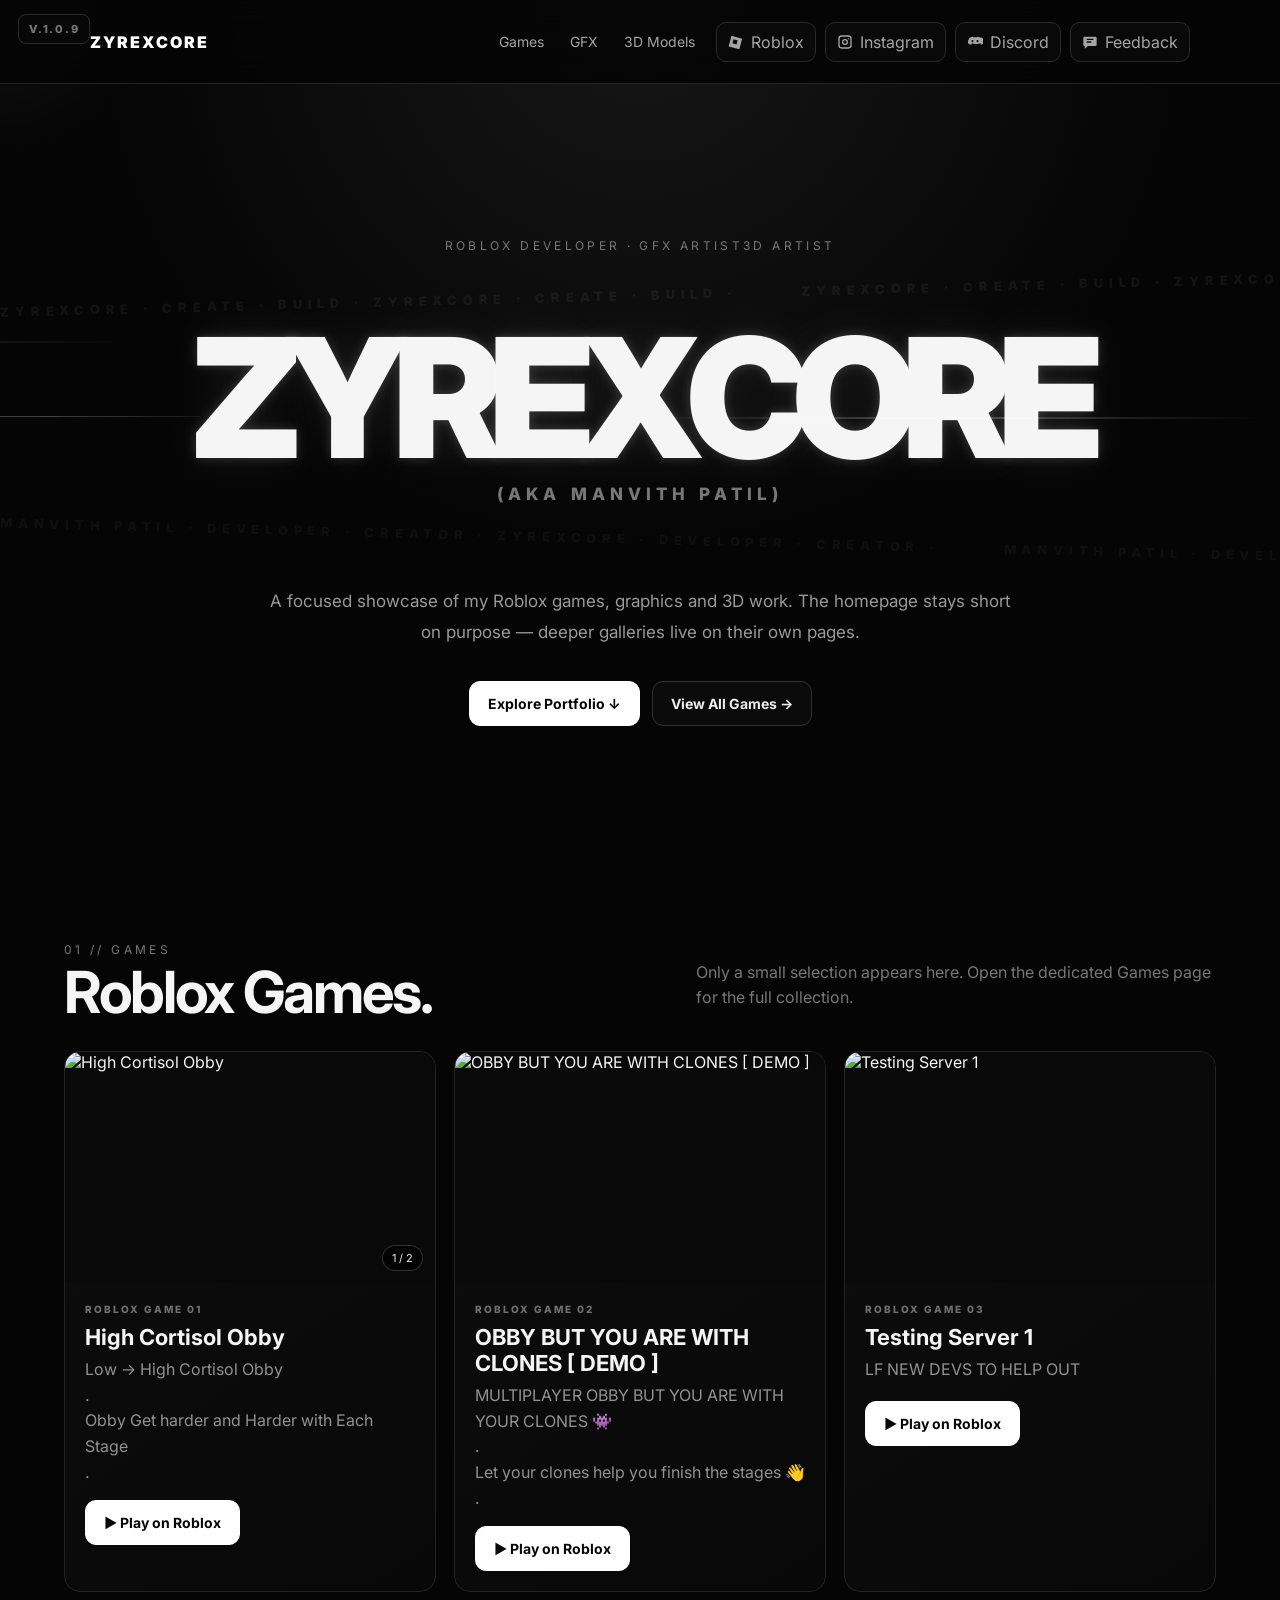
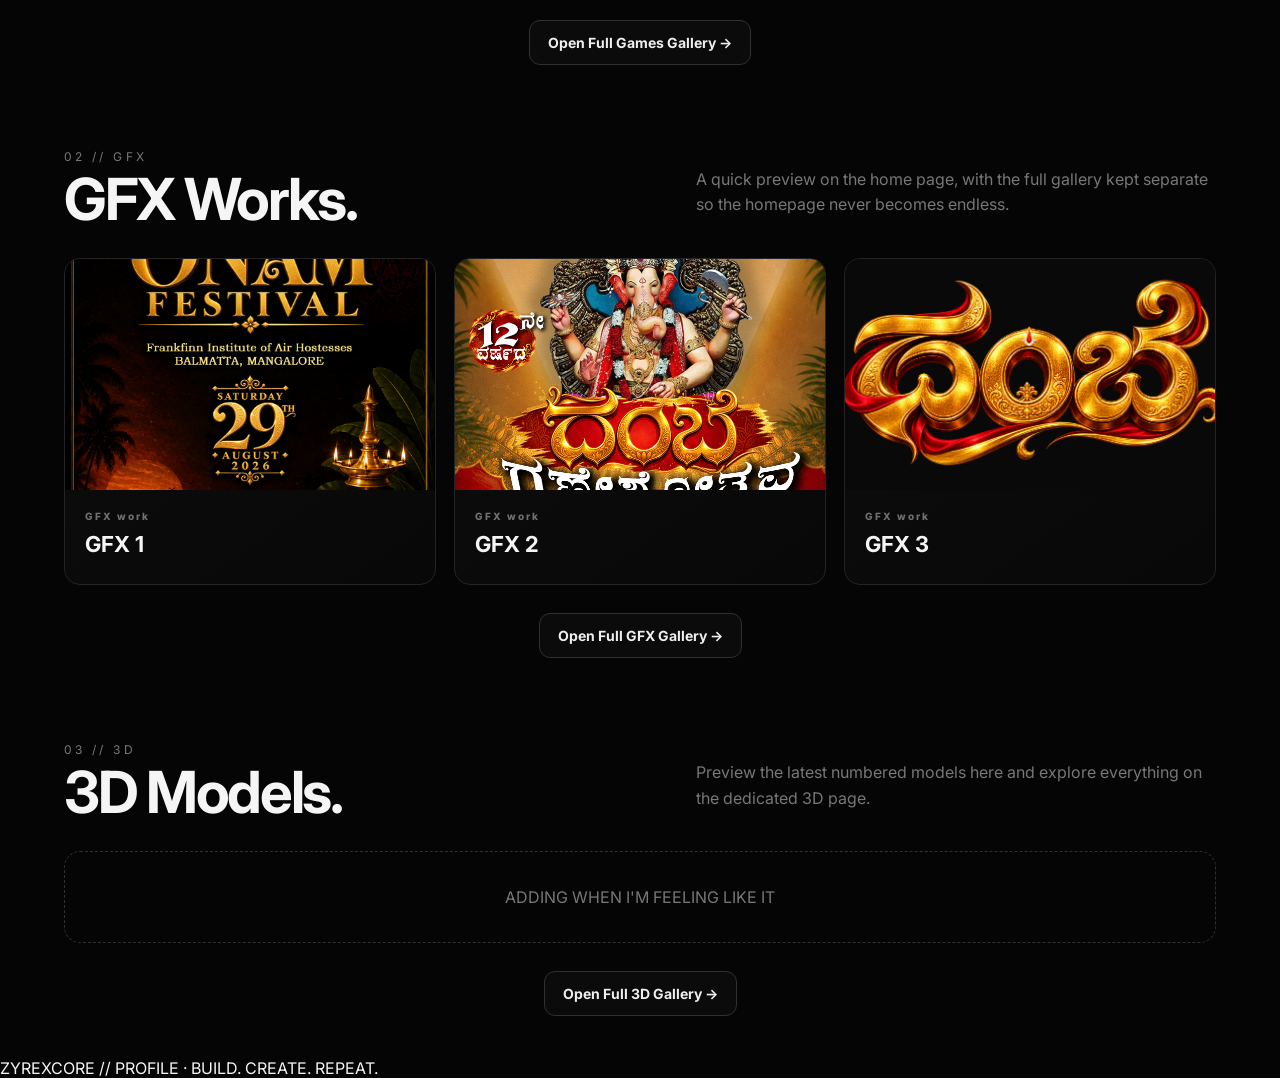
==== commit 50ee3480: "Refine mobile hero and preview controls" ====
--- a/index.html
+++ b/index.html
@@ -1,6 +1,6 @@
-<!doctype html><html lang="en"><head><meta charset="utf-8"><meta name="viewport" content="width=device-width,initial-scale=1"><meta name="theme-color" content="#050505"><title>ZyrexCore // Profile</title><link rel="stylesheet" href="styles.css?v=20260908-11"><link rel="stylesheet" href="home-mobile.css?v=20260908-4"><style>
-.hero-brand-wrap{position:relative!important;display:inline-block!important;padding:48px 0!important;margin:30px auto!important;max-width:100%;isolation:isolate}.hero-brand{display:flex!important;justify-content:center;white-space:nowrap!important;position:relative!important;font-size:clamp(70px,13vw,175px)!important;line-height:.8!important;letter-spacing:-.09em!important;animation:none!important;text-shadow:0 0 12px rgba(255,255,255,.18),0 0 50px rgba(255,255,255,.08)!important}.hero-letter{display:inline-block!important;animation:zyLetter 2.4s cubic-bezier(.45,.05,.55,.95) infinite;animation-delay:calc(var(--i)*-.11s);will-change:transform,filter,opacity}.hero-letter:nth-child(2n){animation-name:zyLetterB}.hero-letter:nth-child(3n){animation-name:zyLetterC}.hero-brand:before{content:""!important;position:absolute!important;inset:-8px -8%!important;background:linear-gradient(105deg,transparent 25%,transparent 45%,rgba(255,255,255,.95) 50%,transparent 55%,transparent 75%)!important;transform:translateX(-130%)!important;animation:zyFlash 4s cubic-bezier(.4,0,.2,1) infinite!important;z-index:4!important;pointer-events:none}.hero-brand:after{content:"ZYREXCORE  •  ZYREXCORE  •  ZYREXCORE  •  ZYREXCORE"!important;position:absolute!important;top:50%;left:50%;z-index:-1!important;white-space:nowrap!important;color:transparent!important;-webkit-text-stroke:1px rgba(255,255,255,.055)!important;font-size:clamp(24px,4vw,60px)!important;letter-spacing:.25em!important;transform:translate(-50%,-50%) translateX(-55vw)!important;animation:zyGhost 12s linear infinite!important}.hero-brand-wrap:before,.hero-brand-wrap:after{content:""!important;position:absolute!important;left:-50vw!important;right:-50vw!important;height:1px!important;background:linear-gradient(90deg,transparent,rgba(255,255,255,.04),rgba(255,255,255,.8),rgba(255,255,255,.04),transparent)!important;z-index:-1!important;animation:zyLine 3s ease-in-out infinite!important}.hero-brand-wrap:before{top:22%!important}.hero-brand-wrap:after{bottom:22%!important;animation-delay:-1.5s!important}.hero-marquee{position:absolute!important;left:50%!important;width:100vw!important;overflow:hidden!important;white-space:nowrap!important;display:flex!important;z-index:-2!important;pointer-events:none!important;font-size:clamp(8px,1vw,13px)!important;font-weight:900!important;letter-spacing:.45em!important;color:rgba(255,255,255,.055)!important}.hero-marquee span{min-width:max-content!important;padding-right:4rem!important}.hero-marquee-top{top:2%!important;transform:translateX(-50%) rotate(-1.5deg)!important}.hero-marquee-bottom{bottom:2%!important;transform:translateX(-50%) rotate(1.5deg)!important;color:rgba(255,255,255,.04)!important}.hero-marquee-top span{animation:zyMarqueeL 17s linear infinite!important}.hero-marquee-bottom span{animation:zyMarqueeR 21s linear infinite!important}.hero-scan{position:absolute!important;left:50%!important;top:50%!important;width:70%!important;height:2px!important;background:linear-gradient(90deg,transparent,rgba(255,255,255,.8),transparent)!important;animation:zyScan 4.5s ease-in-out infinite!important;opacity:.3!important;pointer-events:none!important;z-index:6!important}@keyframes zyLetter{0%,100%{transform:translateY(9px) rotate(-1deg) scale(.985);opacity:.72;filter:brightness(.9)}50%{transform:translateY(-15px) rotate(1deg) scale(1.025);opacity:1;filter:brightness(1.35)}}@keyframes zyLetterB{0%,100%{transform:translateY(-8px) rotate(1deg) scale(.99);opacity:.76}50%{transform:translateY(14px) rotate(-1deg) scale(1.025);opacity:1;filter:brightness(1.3)}}@keyframes zyLetterC{0%,100%{transform:translateY(5px) rotate(-.7deg);opacity:.8}50%{transform:translateY(-18px) rotate(1.3deg) scale(1.03);opacity:1;filter:brightness(1.3)}}@keyframes zyFlash{0%,10%{transform:translateX(-130%)}45%,58%{transform:translateX(130%)}100%{transform:translateX(130%)}}@keyframes zyGhost{from{transform:translate(-50%,-50%) translateX(-55vw)}to{transform:translate(-50%,-50%) translateX(55vw)}}@keyframes zyMarqueeL{from{transform:translateX(0)}to{transform:translateX(-100%)}}@keyframes zyMarqueeR{from{transform:translateX(-100%)}to{transform:translateX(0)}}@keyframes zyLine{0%,100%{opacity:.12;transform:scaleX(.12)}50%{opacity:1;transform:scaleX(1)}}@keyframes zyScan{0%,100%{transform:translate(-50%,-50%) translateY(-115px);opacity:0}35%{opacity:.6}50%{transform:translate(-50%,-50%) translateY(115px);opacity:.15}65%{opacity:.6}}@media(max-width:600px){.hero-brand{font-size:clamp(52px,17vw,90px)!important}.hero-brand-wrap{padding:36px 0!important}.hero-marquee{font-size:7px!important}.hero-scan{width:90%!important}}@media(prefers-reduced-motion:reduce){.hero-letter,.hero-brand:before,.hero-brand:after,.hero-brand-wrap:before,.hero-brand-wrap:after,.hero-marquee span,.hero-scan{animation:none!important}}
-</style></head><body><div class="version-badge">V.1.0.8</div><main><section class="hero"><div class="hero-inner"><div class="eyebrow">ROBLOX DEVELOPER · GFX ARTIST · 3D ARTIST</div><div class="hero-brand-wrap"><h1 class="hero-brand" aria-label="ZYREXCORE"><span>Z</span><span>Y</span><span>R</span><span>E</span><span>X</span><span>C</span><span>O</span><span>R</span><span>E</span></h1><div class="hero-alias">(AKA MANVITH PATIL)</div></div><p>A focused showcase of my Roblox games, graphics and 3D work. The homepage stays short on purpose — deeper galleries live on their own pages.</p><div class="actions"><a class="btn primary" href="#games">Explore Portfolio ↓</a><a class="btn" href="games.html">View All Games →</a></div></div></section><section class="wrap" id="games"><div class="section-head"><div><div class="eyebrow">01 // GAMES</div><h2>Roblox Games.</h2></div><p>Only a small selection appears here. Open the dedicated Games page for the full collection.</p></div><div class="grid" id="gamesGrid"></div><div class="actions" style="margin-top:28px"><a class="btn" href="games.html">Open Full Games Gallery →</a></div></section><section class="wrap"><div class="section-head"><div><div class="eyebrow">02 // GFX</div><h2>GFX Works.</h2></div><p>A quick preview on the home page, with the full gallery kept separate so the homepage never becomes endless.</p></div><div class="grid" id="gfxGrid"></div><div class="actions" style="margin-top:28px"><a class="btn" href="gfx.html">Open Full GFX Gallery →</a></div></section><section class="wrap"><div class="section-head"><div><div class="eyebrow">03 // 3D</div><h2>3D Models.</h2></div><p>Preview the latest numbered models here and explore everything on the dedicated 3D page.</p></div><div class="grid" id="modelsGrid"></div><div class="actions" style="margin-top:28px"><a class="btn" href="models.html">Open Full 3D Gallery →</a></div></section></main><footer class="footer">ZYREXCORE // PROFILE · BUILD. CREATE. REPEAT.</footer><script src="portfolio.js?v=20260908-13"></script><script src="mobile-preview.js?v=20260908-1"></script><script>
+<!doctype html><html lang="en"><head><meta charset="utf-8"><meta name="viewport" content="width=device-width,initial-scale=1"><meta name="theme-color" content="#050505"><title>ZyrexCore // Profile</title><link rel="stylesheet" href="styles.css?v=20260908-12"><link rel="stylesheet" href="home-mobile.css?v=20260908-5"><style>
+.hero-brand-wrap{position:relative!important;display:block!important;width:max-content!important;padding:48px 0!important;margin:30px auto!important;max-width:100%;isolation:isolate}.hero-brand{display:flex!important;justify-content:center;white-space:nowrap!important;position:relative!important;font-size:clamp(70px,13vw,175px)!important;line-height:.8!important;letter-spacing:-.09em!important;animation:none!important;text-shadow:0 0 12px rgba(255,255,255,.18),0 0 50px rgba(255,255,255,.08)!important}.hero-eyebrow{text-align:center!important}.hero-eyebrow span{display:inline}.hero-letter{display:inline-block!important;animation:zyLetter 2.4s cubic-bezier(.45,.05,.55,.95) infinite;animation-delay:calc(var(--i)*-.11s);will-change:transform,filter,opacity}.hero-letter:nth-child(2n){animation-name:zyLetterB}.hero-letter:nth-child(3n){animation-name:zyLetterC}.hero-brand:before{content:""!important;position:absolute!important;inset:-8px -8%!important;background:linear-gradient(105deg,transparent 25%,transparent 45%,rgba(255,255,255,.95) 50%,transparent 55%,transparent 75%)!important;transform:translateX(-130%)!important;animation:zyFlash 4s cubic-bezier(.4,0,.2,1) infinite!important;z-index:4!important;pointer-events:none}.hero-brand:after{content:"ZYREXCORE  •  ZYREXCORE  •  ZYREXCORE  •  ZYREXCORE"!important;position:absolute!important;top:50%;left:50%;z-index:-1!important;white-space:nowrap!important;color:transparent!important;-webkit-text-stroke:1px rgba(255,255,255,.055)!important;font-size:clamp(24px,4vw,60px)!important;letter-spacing:.25em!important;transform:translate(-50%,-50%) translateX(-55vw)!important;animation:zyGhost 12s linear infinite!important}.hero-brand-wrap:before,.hero-brand-wrap:after{content:""!important;position:absolute!important;left:-50vw!important;right:-50vw!important;height:1px!important;background:linear-gradient(90deg,transparent,rgba(255,255,255,.04),rgba(255,255,255,.8),rgba(255,255,255,.04),transparent)!important;z-index:-1!important;animation:zyLine 3s ease-in-out infinite!important}.hero-brand-wrap:before{top:22%!important}.hero-brand-wrap:after{bottom:22%!important;animation-delay:-1.5s!important}.hero-marquee{position:absolute!important;left:50%!important;width:100vw!important;overflow:hidden!important;white-space:nowrap!important;display:flex!important;z-index:-2!important;pointer-events:none!important;font-size:clamp(8px,1vw,13px)!important;font-weight:900!important;letter-spacing:.45em!important;color:rgba(255,255,255,.055)!important}.hero-marquee span{min-width:max-content!important;padding-right:4rem!important}.hero-marquee-top{top:2%!important;transform:translateX(-50%) rotate(-1.5deg)!important}.hero-marquee-bottom{bottom:2%!important;transform:translateX(-50%) rotate(1.5deg)!important;color:rgba(255,255,255,.04)!important}.hero-marquee-top span{animation:zyMarqueeL 17s linear infinite!important}.hero-marquee-bottom span{animation:zyMarqueeR 21s linear infinite!important}.hero-scan{position:absolute!important;left:50%!important;top:50%!important;width:70%!important;height:2px!important;background:linear-gradient(90deg,transparent,rgba(255,255,255,.8),transparent)!important;animation:zyScan 4.5s ease-in-out infinite!important;opacity:.3!important;pointer-events:none!important;z-index:6!important}@keyframes zyLetter{0%,100%{transform:translateY(9px) rotate(-1deg) scale(.985);opacity:.72;filter:brightness(.9)}50%{transform:translateY(-15px) rotate(1deg) scale(1.025);opacity:1;filter:brightness(1.35)}}@keyframes zyLetterB{0%,100%{transform:translateY(-8px) rotate(1deg) scale(.99);opacity:.76}50%{transform:translateY(14px) rotate(-1deg) scale(1.025);opacity:1;filter:brightness(1.3)}}@keyframes zyLetterC{0%,100%{transform:translateY(5px) rotate(-.7deg);opacity:.8}50%{transform:translateY(-18px) rotate(1.3deg) scale(1.03);opacity:1;filter:brightness(1.3)}}@keyframes zyFlash{0%,10%{transform:translateX(-130%)}45%,58%{transform:translateX(130%)}100%{transform:translateX(130%)}}@keyframes zyGhost{from{transform:translate(-50%,-50%) translateX(-55vw)}to{transform:translate(-50%,-50%) translateX(55vw)}}@keyframes zyMarqueeL{from{transform:translateX(0)}to{transform:translateX(-100%)}}@keyframes zyMarqueeR{from{transform:translateX(-100%)}to{transform:translateX(0)}}@keyframes zyLine{0%,100%{opacity:.12;transform:scaleX(.12)}50%{opacity:1;transform:scaleX(1)}}@keyframes zyScan{0%,100%{transform:translate(-50%,-50%) translateY(-115px);opacity:0}35%{opacity:.6}50%{transform:translate(-50%,-50%) translateY(115px);opacity:.15}65%{opacity:.6}}@media(max-width:600px){.hero-brand{font-size:clamp(52px,17vw,90px)!important}.hero-brand-wrap{padding:36px 0!important;width:max-content!important;max-width:100vw!important}.hero-eyebrow{font-size:11px!important;line-height:1.35!important;letter-spacing:.12em!important;width:100%!important;max-width:260px!important;margin:0 auto!important}.hero-eyebrow span{display:block!important}.hero-marquee{font-size:7px!important}.hero-scan{width:90%!important}}@media(prefers-reduced-motion:reduce){.hero-letter,.hero-brand:before,.hero-brand:after,.hero-brand-wrap:before,.hero-brand-wrap:after,.hero-marquee span,.hero-scan{animation:none!important}}
+</style></head><body><div class="version-badge">V.1.0.9</div><main><section class="hero"><div class="hero-inner"><div class="eyebrow hero-eyebrow"><span>ROBLOX DEVELOPER · GFX ARTIST</span><span>3D ARTIST</span></div><div class="hero-brand-wrap"><h1 class="hero-brand" aria-label="ZYREXCORE"><span>Z</span><span>Y</span><span>R</span><span>E</span><span>X</span><span>C</span><span>O</span><span>R</span><span>E</span></h1><div class="hero-alias">(AKA MANVITH PATIL)</div></div><p>A focused showcase of my Roblox games, graphics and 3D work. The homepage stays short on purpose — deeper galleries live on their own pages.</p><div class="actions"><a class="btn primary" href="#games">Explore Portfolio ↓</a><a class="btn" href="games.html">View All Games →</a></div></div></section><section class="wrap" id="games"><div class="section-head"><div><div class="eyebrow">01 // GAMES</div><h2>Roblox Games.</h2></div><p>Only a small selection appears here. Open the dedicated Games page for the full collection.</p></div><div class="grid" id="gamesGrid"></div><div class="actions" style="margin-top:28px"><a class="btn" href="games.html">Open Full Games Gallery →</a></div></section><section class="wrap"><div class="section-head"><div><div class="eyebrow">02 // GFX</div><h2>GFX Works.</h2></div><p>A quick preview on the home page, with the full gallery kept separate so the homepage never becomes endless.</p></div><div class="grid" id="gfxGrid"></div><div class="actions" style="margin-top:28px"><a class="btn" href="gfx.html">Open Full GFX Gallery →</a></div></section><section class="wrap"><div class="section-head"><div><div class="eyebrow">03 // 3D</div><h2>3D Models.</h2></div><p>Preview the latest numbered models here and explore everything on the dedicated 3D page.</p></div><div class="grid" id="modelsGrid"></div><div class="actions" style="margin-top:28px"><a class="btn" href="models.html">Open Full 3D Gallery →</a></div></section></main><footer class="footer">ZYREXCORE // PROFILE · BUILD. CREATE. REPEAT.</footer><script src="portfolio.js?v=20260908-14"></script><script src="mobile-preview.js?v=20260908-2"></script><script>
 function wireHomePreviewLinks(){
   const sections=[['gamesGrid','games.html'],['gfxGrid','gfx.html'],['modelsGrid','models.html']];
   sections.forEach(([id,url])=>{
@@ -13,7 +13,7 @@
   });
 }
 bootChrome();
-document.querySelectorAll('.version-badge').forEach(el=>el.textContent='V.1.0.8');
+document.querySelectorAll('.version-badge').forEach(el=>el.textContent='V.1.0.9');
 renderGames('gamesGrid',3).then(()=>{wireHomePreviewLinks();document.querySelectorAll('.preview-scroll-wrap').forEach(w=>{const g=w.querySelector('.grid');if(g)g.style.transform='translate3d(0,0,0)'})});
 renderAssets('gfx','gfxGrid','GFX work').then(()=>{const b=document.getElementById('gfxGrid');[...b.children].slice(3).forEach(x=>x.remove());wireHomePreviewLinks()});
 renderAssets('model','modelsGrid','3D models').then(()=>{const b=document.getElementById('modelsGrid');[...b.children].slice(3).forEach(x=>x.remove());wireHomePreviewLinks()});
--- a/styles.css
+++ b/styles.css
@@ -1 +1,2 @@
-:root{--bg:#050505;--panel:#0c0c0c;--panel2:#101010;--line:#242424;--text:#f5f5f5;--muted:#8f8f8f;--soft:#cfcfcf}*{box-sizing:border-box}html{scroll-behavior:smooth;max-width:100%;overflow-x:hidden}body{margin:0;background:radial-gradient(circle at 50% 0,#171717 0,transparent 34rem),#050505;color:var(--text);font-family:Inter,ui-sans-serif,system-ui,-apple-system,BlinkMacSystemFont,"Segoe UI",sans-serif;overflow-x:hidden}body.modal-open{overflow:hidden}body:before{content:"";position:fixed;inset:0;pointer-events:none;opacity:.18;background-image:linear-gradient(rgba(255,255,255,.035) 1px,transparent 1px),linear-gradient(90deg,rgba(255,255,255,.035) 1px,transparent 1px);background-size:36px 36px;mask-image:linear-gradient(to bottom,#000,transparent 75%);z-index:-2}.version-badge{position:fixed;top:14px;left:18px;z-index:100;color:#777;font-size:11px;font-weight:800;letter-spacing:.16em;padding:7px 10px;border:1px solid #292929;border-radius:8px;background:rgba(7,7,7,.78);backdrop-filter:blur(10px);pointer-events:none;user-select:none}.cursor-light{position:fixed;width:320px;height:320px;border-radius:50%;pointer-events:none;z-index:0;background:radial-gradient(circle,rgba(255,255,255,.055),transparent 68%);transform:translate(-50%,-50%);mix-blend-mode:screen}.nav{position:sticky;top:0;z-index:20;height:84px;border-bottom:1px solid var(--line);background:rgba(5,5,5,.9);backdrop-filter:blur(16px);display:flex;align-items:center;justify-content:space-between;padding:0 clamp(22px,7vw,120px)}.brand{font-weight:900;letter-spacing:.13em;text-decoration:none;color:#fff}.brand span{color:#777}.nav-right,.socials{display:flex;align-items:center;gap:9px}.nav-links{display:flex;gap:26px;margin-right:12px}.nav-links a,.social-btn{color:#a5a5a5;text-decoration:none;font-size:14px;transition:.2s}.nav-links a:hover,.nav-links a.active,.social-btn:hover{color:#fff}.social-btn{display:inline-flex;align-items:center;gap:7px;border:1px solid #292929;border-radius:10px;padding:9px 11px;background:#090909;cursor:pointer;font:inherit}.social-btn svg{width:16px;height:16px;fill:currentColor}.feedback-btn:hover{border-color:#666}.hero{min-height:calc(100vh - 84px);display:grid;place-items:center;text-align:center;padding:70px 20px 90px;position:relative}.hero-inner{max-width:1200px}.eyebrow{font-size:12px;letter-spacing:.28em;color:#777;text-transform:uppercase}.hero-brand-wrap{position:relative;margin:42px auto 34px;display:inline-block;isolation:isolate}.hero-brand-wrap:before,.hero-brand-wrap:after{content:"";position:absolute;top:50%;left:50%;width:125%;height:125%;border:1px solid rgba(255,255,255,.08);border-radius:50%;transform:translate(-50%,-50%) rotate(0deg);pointer-events:none;z-index:-1}.hero-brand-wrap:before{border-left-color:rgba(255,255,255,.38);border-right-color:transparent;animation:heroRing 7s linear infinite}.hero-brand-wrap:after{width:145%;height:145%;border-top-color:rgba(255,255,255,.3);border-bottom-color:transparent;animation:heroRingReverse 11s linear infinite}.hero-brand{position:relative;margin:0;font-size:clamp(70px,13vw,170px);line-height:.82;font-weight:950;letter-spacing:-.075em;color:#f5f5f5;text-shadow:0 0 10px rgba(255,255,255,.22),0 0 32px rgba(255,255,255,.1);animation:heroPulse 3.8s ease-in-out infinite}.hero-brand:before,.hero-brand:after{content:attr(data-text);position:absolute;inset:0;pointer-events:none;opacity:0}.hero-brand:before{color:#fff;clip-path:inset(15% 0 62% 0);animation:heroGlitch 5.5s steps(1,end) infinite}.hero-brand:after{color:#888;clip-path:inset(64% 0 15% 0);animation:heroGlitch 5.5s steps(1,end) infinite reverse}.hero-alias{margin-top:20px;font-size:clamp(12px,1.5vw,17px);font-weight:800;letter-spacing:.3em;color:#777;animation:aliasPulse 3.8s ease-in-out infinite}.hero p{max-width:760px;margin:34px auto 0;color:#999;font-size:17px;line-height:1.8}.actions{display:flex;justify-content:center;gap:12px;margin-top:34px;flex-wrap:wrap}.btn{display:inline-flex;align-items:center;justify-content:center;gap:8px;padding:13px 18px;border-radius:11px;border:1px solid #303030;background:#0b0b0b;color:#eee;text-decoration:none;font-weight:700;font-size:14px;transition:.2s;cursor:pointer}.btn:hover{border-color:#666;transform:translateY(-2px)}.btn.primary{background:#fff;color:#050505;border-color:#fff}.btn:disabled{opacity:.55;cursor:wait;transform:none}.wrap{max-width:1200px;margin:auto;padding:42px 24px}.section-head{display:flex;align-items:end;justify-content:space-between;gap:24px;margin-bottom:24px}.section-head h2{font-size:clamp(32px,5vw,58px);margin:0;letter-spacing:-.04em}.section-head p{color:#777;max-width:520px;line-height:1.6}.grid{display:grid;grid-template-columns:repeat(3,minmax(0,1fr));gap:18px}.card{border:1px solid var(--line);border-radius:16px;overflow:hidden;background:linear-gradient(145deg,#0d0d0d,#080808);transition:.25s;min-width:0}.card:hover{transform:translateY(-5px);border-color:#4b4b4b}.media{aspect-ratio:16/10;background:#090909;overflow:hidden}.media img{width:100%;height:100%;display:block;object-fit:cover;transition:.35s}.card:hover .media img{transform:scale(1.025)}.game-media{position:relative}.game-carousel{position:relative;width:100%;height:100%}.game-carousel .game-slide{width:100%;height:100%;object-fit:cover;display:block}.slide-btn{position:absolute;top:50%;transform:translateY(-50%);width:38px;height:38px;border:1px solid rgba(255,255,255,.3);border-radius:50%;background:rgba(0,0,0,.62);color:#fff;font-size:28px;line-height:1;cursor:pointer;display:grid;place-items:center;opacity:.75;transition:.2s}.slide-btn:hover{opacity:1;background:rgba(0,0,0,.82)}.slide-btn.prev{left:12px}.slide-btn.next{right:12px}.slide-count{position:absolute;right:12px;bottom:12px;background:rgba(0,0,0,.7);border:1px solid rgba(255,255,255,.18);padding:5px 9px;border-radius:99px;font-size:11px;color:#eee}.game-placeholder{height:100%;display:grid;place-items:center;align-content:center;gap:7px;background:radial-gradient(circle,#181818,#080808);color:#777;letter-spacing:.18em;font-weight:900}.game-placeholder small{font-size:9px;letter-spacing:.16em;color:#555}.card-body{padding:20px}.kicker{font-size:10px;letter-spacing:.2em;color:#707070;font-weight:800}.card h3{margin:9px 0 7px;font-size:22px}.card p{color:#929292;line-height:1.6;margin:0}.game-description{white-space:pre-line;max-height:7.8em;overflow:hidden}.card-actions{margin-top:18px}.empty{padding:35px;border:1px dashed #303030;border-radius:16px;color:#777;text-align:center;grid-column:1/-1}.page-hero{padding:100px 24px 55px;max-width:1200px;margin:auto}.page-hero h1{font-size:clamp(48px,8vw,92px);margin:0 0 15px;letter-spacing:-.06em}.page-hero p{max-width:700px;color:#888;line-height:1.7}.lightbox{position:fixed;inset:0;background:rgba(0,0,0,.92);z-index:50;display:none;place-items:center;padding:25px}.lightbox.open{display:grid}.lightbox img{max-width:94vw;max-height:90vh;object-fit:contain;border-radius:10px}.close{position:fixed;right:25px;top:20px;border:1px solid #444;background:#111;color:#fff;border-radius:9px;padding:10px 13px;cursor:pointer}.feedback-overlay{position:fixed;inset:0;z-index:60;display:none;place-items:center;padding:22px;background:rgba(0,0,0,.82);backdrop-filter:blur(10px)}.feedback-overlay.open{display:grid}.feedback-modal{position:relative;width:min(620px,100%);max-height:92vh;overflow:auto;border:1px solid #303030;border-radius:20px;background:linear-gradient(145deg,#111,#080808);padding:34px;box-shadow:0 25px 90px rgba(0,0,0,.6)}.feedback-modal h2{margin:10px 0 6px;font-size:clamp(30px,5vw,44px);letter-spacing:-.04em}.feedback-subtitle{margin:0 0 26px;color:#777}.feedback-close{position:absolute;right:18px;top:16px;width:38px;height:38px;border:1px solid #303030;border-radius:10px;background:#0b0b0b;color:#fff;font-size:25px;cursor:pointer}.feedback-modal label{display:block;margin:0 0 18px;color:#ddd;font-size:13px;font-weight:700}.feedback-modal label span{color:#666;font-weight:500}.feedback-modal input,.feedback-modal textarea{display:block;width:100%;margin-top:8px;border:1px solid #303030;border-radius:11px;background:#080808;color:#fff;padding:13px 14px;outline:none;font:inherit;resize:vertical}.feedback-modal input:focus,.feedback-modal textarea:focus{border-color:#777;box-shadow:0 0 0 3px rgba(255,255,255,.04)}.feedback-modal textarea{min-height:160px}.feedback-trap{position:absolute!important;left:-9999px!important;width:1px!important;height:1px!important;opacity:0!important}.feedback-status{min-height:0;height:0;margin:0;overflow:hidden}.feedback-actions{display:flex;justify-content:flex-end;gap:10px;margin-top:8px}.feedback-toast{position:fixed;left:50%;top:50%;z-index:100;transform:translate(-50%,-42%) scale(.92);width:min(460px,calc(100vw - 32px));padding:18px 20px;border:1px solid #3a3a3a;border-radius:16px;background:rgba(12,12,12,.97);box-shadow:0 22px 80px rgba(0,0,0,.68),0 0 0 100vmax rgba(0,0,0,.28);color:#eee;font-size:14px;font-weight:700;text-align:center;opacity:0;pointer-events:none;transition:opacity .22s ease,transform .22s ease;backdrop-filter:blur(14px)}.feedback-toast.show{opacity:1;transform:translate(-50%,-50%) scale(1)}.feedback-toast.success{border-color:#777}.feedback-toast.error{border-color:#555}.feedback-toast.info{border-color:#444}@keyframes heroPulse{0%,100%{transform:scale(1);filter:brightness(1)}50%{transform:scale(1.018);filter:brightness(1.18)}}@keyframes aliasPulse{0%,100%{opacity:.62;letter-spacing:.3em}50%{opacity:1;letter-spacing:.34em}}@keyframes heroRing{to{transform:translate(-50%,-50%) rotate(360deg)}}@keyframes heroRingReverse{to{transform:translate(-50%,-50%) rotate(-360deg)}}@keyframes heroGlitch{0%,86%,100%{opacity:0;transform:translate(0)}88%{opacity:.7;transform:translate(-5px,1px)}90%{opacity:0;transform:translate(4px,-1px)}92%{opacity:.5;transform:translate(2px,0)}94%{opacity:0}}@media(prefers-reduced-motion:reduce){.hero-brand,.hero-alias,.hero-brand-wrap:before,.hero-brand-wrap:after,.hero-brand:before,.hero-brand:after{animation:none}}@media(max-width:900px){.nav{padding:0 18px}.nav-links{display:none}.grid{grid-template-columns:repeat(2,minmax(0,1fr))}.social-btn span{display:none}.social-btn{padding:9px}}@media(max-width:600px){.grid{grid-template-columns:1fr}.hero-brand{font-size:clamp(54px,17vw,88px)}.hero{padding-top:40px}.hero-brand-wrap{margin-top:34px;margin-bottom:28px}.hero-alias{font-size:10px;letter-spacing:.2em}.hero p{font-size:15px}.page-hero{padding-top:70px}.socials{gap:5px}.brand{font-size:13px}.feedback-modal{padding:28px 20px}.feedback-actions{flex-direction:column-reverse}.feedback-actions .btn{width:100%}.feedback-toast{font-size:13px}.version-badge{top:10px;left:10px;font-size:10px;padding:6px 8px}.preview-scroll-wrap{position:relative;width:100%;min-width:0}.preview-scroll-wrap .grid{display:flex;gap:0;overflow-x:hidden;overflow-y:hidden;scroll-snap-type:none;scroll-behavior:auto;padding:0}.preview-scroll-wrap .grid>.card{display:none;flex:0 0 100%;width:100%;max-width:none;scroll-snap-align:start}.preview-scroll-wrap .grid>.card:not([hidden]){display:block}.preview-scroll-wrap .grid>.empty{display:block;width:100%;min-width:100%}.preview-scroll-btn{position:absolute;z-index:4;top:42%;width:46px;height:46px;border:1px solid rgba(255,255,255,.3);border-radius:50%;background:rgba(5,5,5,.92);color:#fff;font-size:29px;line-height:1;display:grid;place-items:center;cursor:pointer;box-shadow:0 0 0 2px rgba(255,255,255,.08),0 8px 30px rgba(0,0,0,.65);backdrop-filter:blur(8px);transition:.2s}.preview-scroll-btn:hover{background:#fff;color:#050505;border-color:#fff}.preview-scroll-btn:disabled{opacity:.28;cursor:default;box-shadow:none}.preview-scroll-prev{left:8px}.preview-scroll-next{right:8px}.preview-scroll-wrap .card:hover{transform:none}.preview-scroll-wrap .card-body{padding:16px}.preview-scroll-wrap .card h3{font-size:19px}.preview-scroll-wrap .card p{font-size:14px}.preview-scroll-wrap .media{aspect-ratio:16/10}}
+@import url('https://fonts.googleapis.com/css2?family=Inter:wght@400;500;600;700;800;900&display=swap');
+:root{--bg:#050505;--panel:#0c0c0c;--panel2:#101010;--line:#242424;--text:#f5f5f5;--muted:#8f8f8f;--soft:#cfcfcf}*{box-sizing:border-box}html{scroll-behavior:smooth;max-width:100%;overflow-x:hidden}body{margin:0;max-width:100%;background:radial-gradient(circle at 50% 0,#171717 0,transparent 34rem),#050505;color:var(--text);font-family:Inter,ui-sans-serif,system-ui,-apple-system,BlinkMacSystemFont,"Segoe UI",sans-serif;overflow-x:hidden}body.modal-open{overflow:hidden}body:before{content:"";position:fixed;inset:0;pointer-events:none;opacity:.18;background-image:linear-gradient(rgba(255,255,255,.035) 1px,transparent 1px),linear-gradient(90deg,rgba(255,255,255,.035) 1px,transparent 1px);background-size:36px 36px;mask-image:linear-gradient(to bottom,#000,transparent 75%);z-index:-2}.version-badge{position:fixed;top:14px;left:18px;z-index:100;color:#777;font-size:11px;font-weight:800;letter-spacing:.16em;padding:7px 10px;border:1px solid #292929;border-radius:8px;background:rgba(7,7,7,.78);backdrop-filter:blur(10px);pointer-events:none;user-select:none}.cursor-light{position:fixed;width:320px;height:320px;border-radius:50%;pointer-events:none;z-index:0;background:radial-gradient(circle,rgba(255,255,255,.055),transparent 68%);transform:translate(-50%,-50%);mix-blend-mode:screen}.nav{position:sticky;top:0;z-index:20;height:84px;border-bottom:1px solid var(--line);background:rgba(5,5,5,.9);backdrop-filter:blur(16px);display:flex;align-items:center;justify-content:space-between;padding:0 clamp(22px,7vw,120px)}.brand{font-weight:900;letter-spacing:.13em;text-decoration:none;color:#fff}.brand span{color:#777}.nav-right,.socials{display:flex;align-items:center;gap:9px}.nav-links{display:flex;gap:26px;margin-right:12px}.nav-links a,.social-btn{color:#a5a5a5;text-decoration:none;font-size:14px;transition:.2s}.nav-links a:hover,.nav-links a.active,.social-btn:hover{color:#fff}.social-btn{display:inline-flex;align-items:center;gap:7px;border:1px solid #292929;border-radius:10px;padding:9px 11px;background:#090909;cursor:pointer;font:inherit}.social-btn svg{width:16px;height:16px;fill:currentColor}.feedback-btn:hover{border-color:#666}.hero{min-height:calc(100vh - 84px);display:grid;place-items:center;text-align:center;padding:70px 20px 90px;position:relative}.hero-inner{max-width:1200px}.eyebrow{font-size:12px;letter-spacing:.28em;color:#777;text-transform:uppercase}.hero-brand-wrap{position:relative;margin:42px auto 34px;display:inline-block;isolation:isolate}.hero-brand-wrap:before,.hero-brand-wrap:after{content:"";position:absolute;top:50%;left:50%;width:125%;height:125%;border:1px solid rgba(255,255,255,.08);border-radius:50%;transform:translate(-50%,-50%) rotate(0deg);pointer-events:none;z-index:-1}.hero-brand-wrap:before{border-left-color:rgba(255,255,255,.38);border-right-color:transparent;animation:heroRing 7s linear infinite}.hero-brand-wrap:after{width:145%;height:145%;border-top-color:rgba(255,255,255,.3);border-bottom-color:transparent;animation:heroRingReverse 11s linear infinite}.hero-brand{position:relative;margin:0;font-size:clamp(70px,13vw,170px);line-height:.82;font-weight:950;letter-spacing:-.075em;color:#f5f5f5;text-shadow:0 0 10px rgba(255,255,255,.22),0 0 32px rgba(255,255,255,.1);animation:heroPulse 3.8s ease-in-out infinite}.hero-brand:before,.hero-brand:after{content:attr(data-text);position:absolute;inset:0;pointer-events:none;opacity:0}.hero-brand:before{color:#fff;clip-path:inset(15% 0 62% 0);animation:heroGlitch 5.5s steps(1,end) infinite}.hero-brand:after{color:#888;clip-path:inset(64% 0 15% 0);animation:heroGlitch 5.5s steps(1,end) infinite reverse}.hero-alias{margin-top:20px;font-size:clamp(12px,1.5vw,17px);font-weight:800;letter-spacing:.3em;color:#777;animation:aliasPulse 3.8s ease-in-out infinite}.hero p{max-width:760px;margin:34px auto 0;color:#999;font-size:17px;line-height:1.8}.actions{display:flex;justify-content:center;gap:12px;margin-top:34px;flex-wrap:wrap}.btn{display:inline-flex;align-items:center;justify-content:center;gap:8px;padding:13px 18px;border-radius:11px;border:1px solid #303030;background:#0b0b0b;color:#eee;text-decoration:none;font-weight:700;font-size:14px;transition:.2s;cursor:pointer}.btn:hover{border-color:#666;transform:translateY(-2px)}.btn.primary{background:#fff;color:#050505;border-color:#fff}.btn:disabled{opacity:.55;cursor:wait;transform:none}.wrap{max-width:1200px;margin:auto;padding:42px 24px}.section-head{display:flex;align-items:end;justify-content:space-between;gap:24px;margin-bottom:24px}.section-head h2{font-size:clamp(32px,5vw,58px);margin:0;letter-spacing:-.04em}.section-head p{color:#777;max-width:520px;line-height:1.6}.grid{display:grid;grid-template-columns:repeat(3,minmax(0,1fr));gap:18px}.card{border:1px solid var(--line);border-radius:16px;overflow:hidden;background:linear-gradient(145deg,#0d0d0d,#080808);transition:.25s;min-width:0}.card:hover{transform:translateY(-5px);border-color:#4b4b4b}.media{aspect-ratio:16/10;background:#090909;overflow:hidden}.media img{width:100%;height:100%;display:block;object-fit:cover;transition:.35s}.card:hover .media img{transform:scale(1.025)}.game-media{position:relative}.game-carousel{position:relative;width:100%;height:100%}.game-carousel .game-slide{width:100%;height:100%;object-fit:cover;display:block}.slide-btn{position:absolute;top:50%;transform:translateY(-50%);width:38px;height:38px;border:1px solid rgba(255,255,255,.3);border-radius:50%;background:rgba(0,0,0,.62);color:#fff;font-size:28px;line-height:1;cursor:pointer;display:grid;place-items:center;opacity:.75;transition:.2s}.slide-btn:hover{opacity:1;background:rgba(0,0,0,.82)}.slide-btn.prev{left:12px}.slide-btn.next{right:12px}.slide-count{position:absolute;right:12px;bottom:12px;background:rgba(0,0,0,.7);border:1px solid rgba(255,255,255,.18);padding:5px 9px;border-radius:99px;font-size:11px;color:#eee}.game-placeholder{height:100%;display:grid;place-items:center;align-content:center;gap:7px;background:radial-gradient(circle,#181818,#080808);color:#777;letter-spacing:.18em;font-weight:900}.game-placeholder small{font-size:9px;letter-spacing:.16em;color:#555}.card-body{padding:20px}.kicker{font-size:10px;letter-spacing:.2em;color:#707070;font-weight:800}.card h3{margin:9px 0 7px;font-size:22px}.card p{color:#929292;line-height:1.6;margin:0}.game-description{white-space:pre-line;max-height:7.8em;overflow:hidden}.card-actions{margin-top:18px}.empty{padding:35px;border:1px dashed #303030;border-radius:16px;color:#777;text-align:center;grid-column:1/-1}.page-hero{padding:100px 24px 55px;max-width:1200px;margin:auto}.page-hero h1{font-size:clamp(48px,8vw,92px);margin:0 0 15px;letter-spacing:-.06em}.page-hero p{max-width:700px;color:#888;line-height:1.7}.lightbox{position:fixed;inset:0;background:rgba(0,0,0,.92);z-index:50;display:none;place-items:center;padding:25px}.lightbox.open{display:grid}.lightbox img{max-width:94vw;max-height:90vh;object-fit:contain;border-radius:10px}.close{position:fixed;right:25px;top:20px;border:1px solid #444;background:#111;color:#fff;border-radius:9px;padding:10px 13px;cursor:pointer}.feedback-overlay{position:fixed;inset:0;z-index:60;display:none;place-items:center;padding:22px;background:rgba(0,0,0,.82);backdrop-filter:blur(10px)}.feedback-overlay.open{display:grid}.feedback-modal{position:relative;width:min(620px,100%);max-height:92vh;overflow:auto;border:1px solid #303030;border-radius:20px;background:linear-gradient(145deg,#111,#080808);padding:34px;box-shadow:0 25px 90px rgba(0,0,0,.6)}.feedback-modal h2{margin:10px 0 6px;font-size:clamp(30px,5vw,44px);letter-spacing:-.04em}.feedback-subtitle{margin:0 0 26px;color:#777}.feedback-close{position:absolute;right:18px;top:16px;width:38px;height:38px;border:1px solid #303030;border-radius:10px;background:#0b0b0b;color:#fff;font-size:25px;cursor:pointer}.feedback-modal label{display:block;margin:0 0 18px;color:#ddd;font-size:13px;font-weight:700}.feedback-modal label span{color:#666;font-weight:500}.feedback-modal input,.feedback-modal textarea{display:block;width:100%;margin-top:8px;border:1px solid #303030;border-radius:11px;background:#080808;color:#fff;padding:13px 14px;outline:none;font:inherit;resize:vertical}.feedback-modal input:focus,.feedback-modal textarea:focus{border-color:#777;box-shadow:0 0 0 3px rgba(255,255,255,.04)}.feedback-modal textarea{min-height:160px}.feedback-trap{position:absolute!important;left:-9999px!important;width:1px!important;height:1px!important;opacity:0!important}.feedback-status{min-height:0;height:0;margin:0;overflow:hidden}.feedback-actions{display:flex;justify-content:flex-end;gap:10px;margin-top:8px}.feedback-toast{position:fixed;left:50%;top:50%;z-index:100;transform:translate(-50%,-42%) scale(.92);width:min(460px,calc(100vw - 32px));padding:18px 20px;border:1px solid #3a3a3a;border-radius:16px;background:rgba(12,12,12,.97);box-shadow:0 22px 80px rgba(0,0,0,.68),0 0 0 100vmax rgba(0,0,0,.28);color:#eee;font-size:14px;font-weight:700;text-align:center;opacity:0;pointer-events:none;transition:opacity .22s ease,transform .22s ease;backdrop-filter:blur(14px)}.feedback-toast.show{opacity:1;transform:translate(-50%,-50%) scale(1)}.feedback-toast.success{border-color:#777}.feedback-toast.error{border-color:#555}.feedback-toast.info{border-color:#444}@keyframes heroPulse{0%,100%{transform:scale(1);filter:brightness(1)}50%{transform:scale(1.018);filter:brightness(1.18)}}@keyframes aliasPulse{0%,100%{opacity:.62;letter-spacing:.3em}50%{opacity:1;letter-spacing:.34em}}@keyframes heroRing{to{transform:translate(-50%,-50%) rotate(360deg)}}@keyframes heroRingReverse{to{transform:translate(-50%,-50%) rotate(-360deg)}}@keyframes heroGlitch{0%,86%,100%{opacity:0;transform:translate(0)}88%{opacity:.7;transform:translate(-5px,1px)}90%{opacity:0;transform:translate(4px,-1px)}92%{opacity:.5;transform:translate(2px,0)}94%{opacity:0}}@media(prefers-reduced-motion:reduce){.hero-brand,.hero-alias,.hero-brand-wrap:before,.hero-brand-wrap:after,.hero-brand:before,.hero-brand:after{animation:none}}@media(max-width:900px){.nav{padding:0 18px}.nav-links{display:none}.grid{grid-template-columns:repeat(2,minmax(0,1fr))}.social-btn span{display:none}.social-btn{padding:9px}}@media(max-width:600px){.grid{grid-template-columns:1fr}.hero-brand{font-size:clamp(54px,17vw,88px)}.hero{padding-top:40px}.hero-brand-wrap{margin-top:34px;margin-bottom:28px}.hero-alias{font-size:10px;letter-spacing:.2em}.hero p{font-size:15px}.page-hero{padding-top:70px}.socials{gap:5px}.brand{font-size:13px}.feedback-modal{padding:28px 20px}.feedback-actions{flex-direction:column-reverse}.feedback-actions .btn{width:100%}.feedback-toast{font-size:13px}.version-badge{top:10px;left:10px;font-size:10px;padding:6px 8px}.preview-scroll-wrap{position:relative;width:100%;min-width:0;overflow:hidden}.preview-scroll-wrap .grid{display:flex!important;flex-wrap:nowrap;gap:0;overflow:visible!important;scroll-snap-type:none;scroll-behavior:auto;padding:0}.preview-scroll-wrap .grid>.card{flex:0 0 100%;width:100%;max-width:none;min-width:100%;scroll-snap-align:none}.preview-scroll-wrap .grid>.empty{flex:0 0 100%;width:100%;min-width:100%}.preview-scroll-btn{position:absolute;z-index:4;top:42%;width:46px;height:46px;border:1px solid rgba(255,255,255,.3);border-radius:50%;background:rgba(5,5,5,.92);color:#fff;font-size:29px;line-height:1;cursor:pointer;display:grid;place-items:center;box-shadow:0 0 0 2px rgba(255,255,255,.08),0 8px 30px rgba(0,0,0,.65);backdrop-filter:blur(8px);transition:.2s}.preview-scroll-btn:hover{background:#fff;color:#050505;border-color:#fff}.preview-scroll-btn:disabled{opacity:.28;cursor:default;box-shadow:none}.preview-scroll-prev{left:8px}.preview-scroll-next{right:8px}.preview-scroll-wrap .card:hover{transform:none}.preview-scroll-wrap .card-body{padding:16px}.preview-scroll-wrap .card h3{font-size:19px}.preview-scroll-wrap .card p{font-size:14px}.preview-scroll-wrap .media{aspect-ratio:16/10}}
